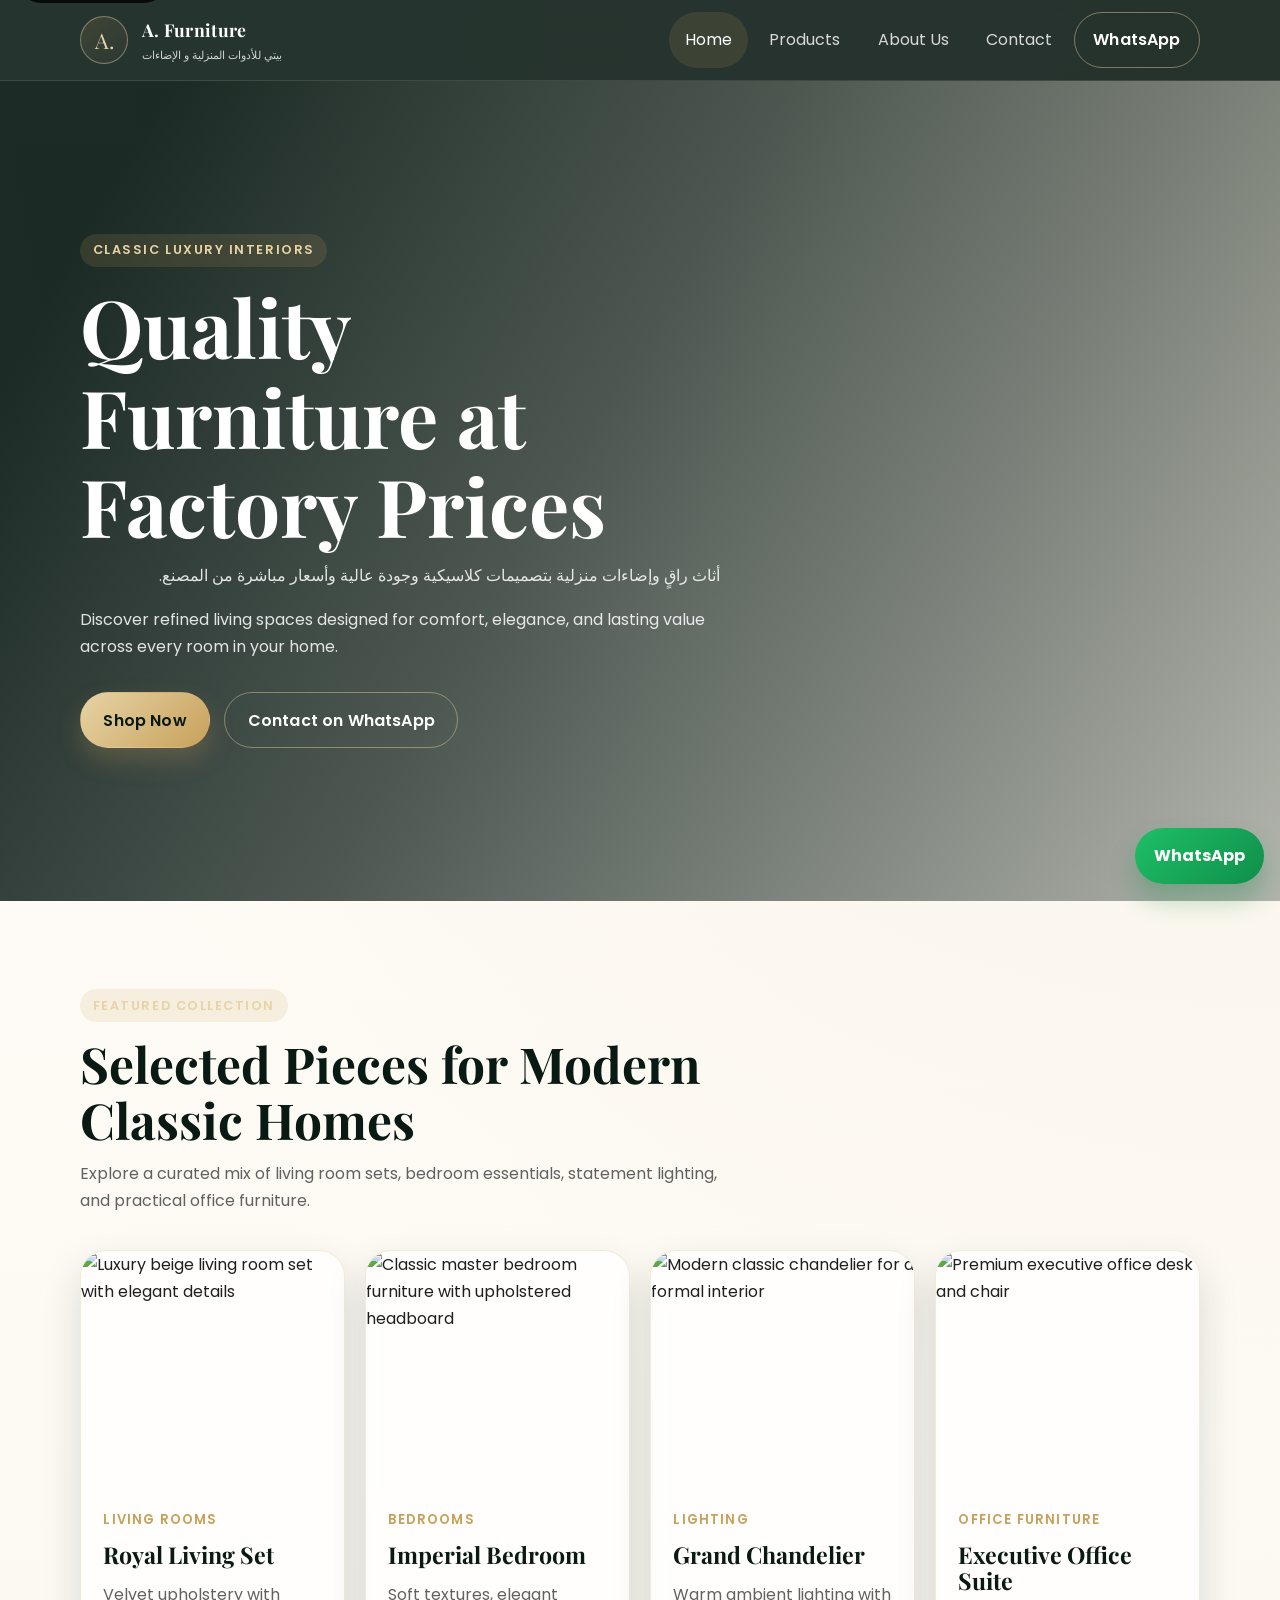
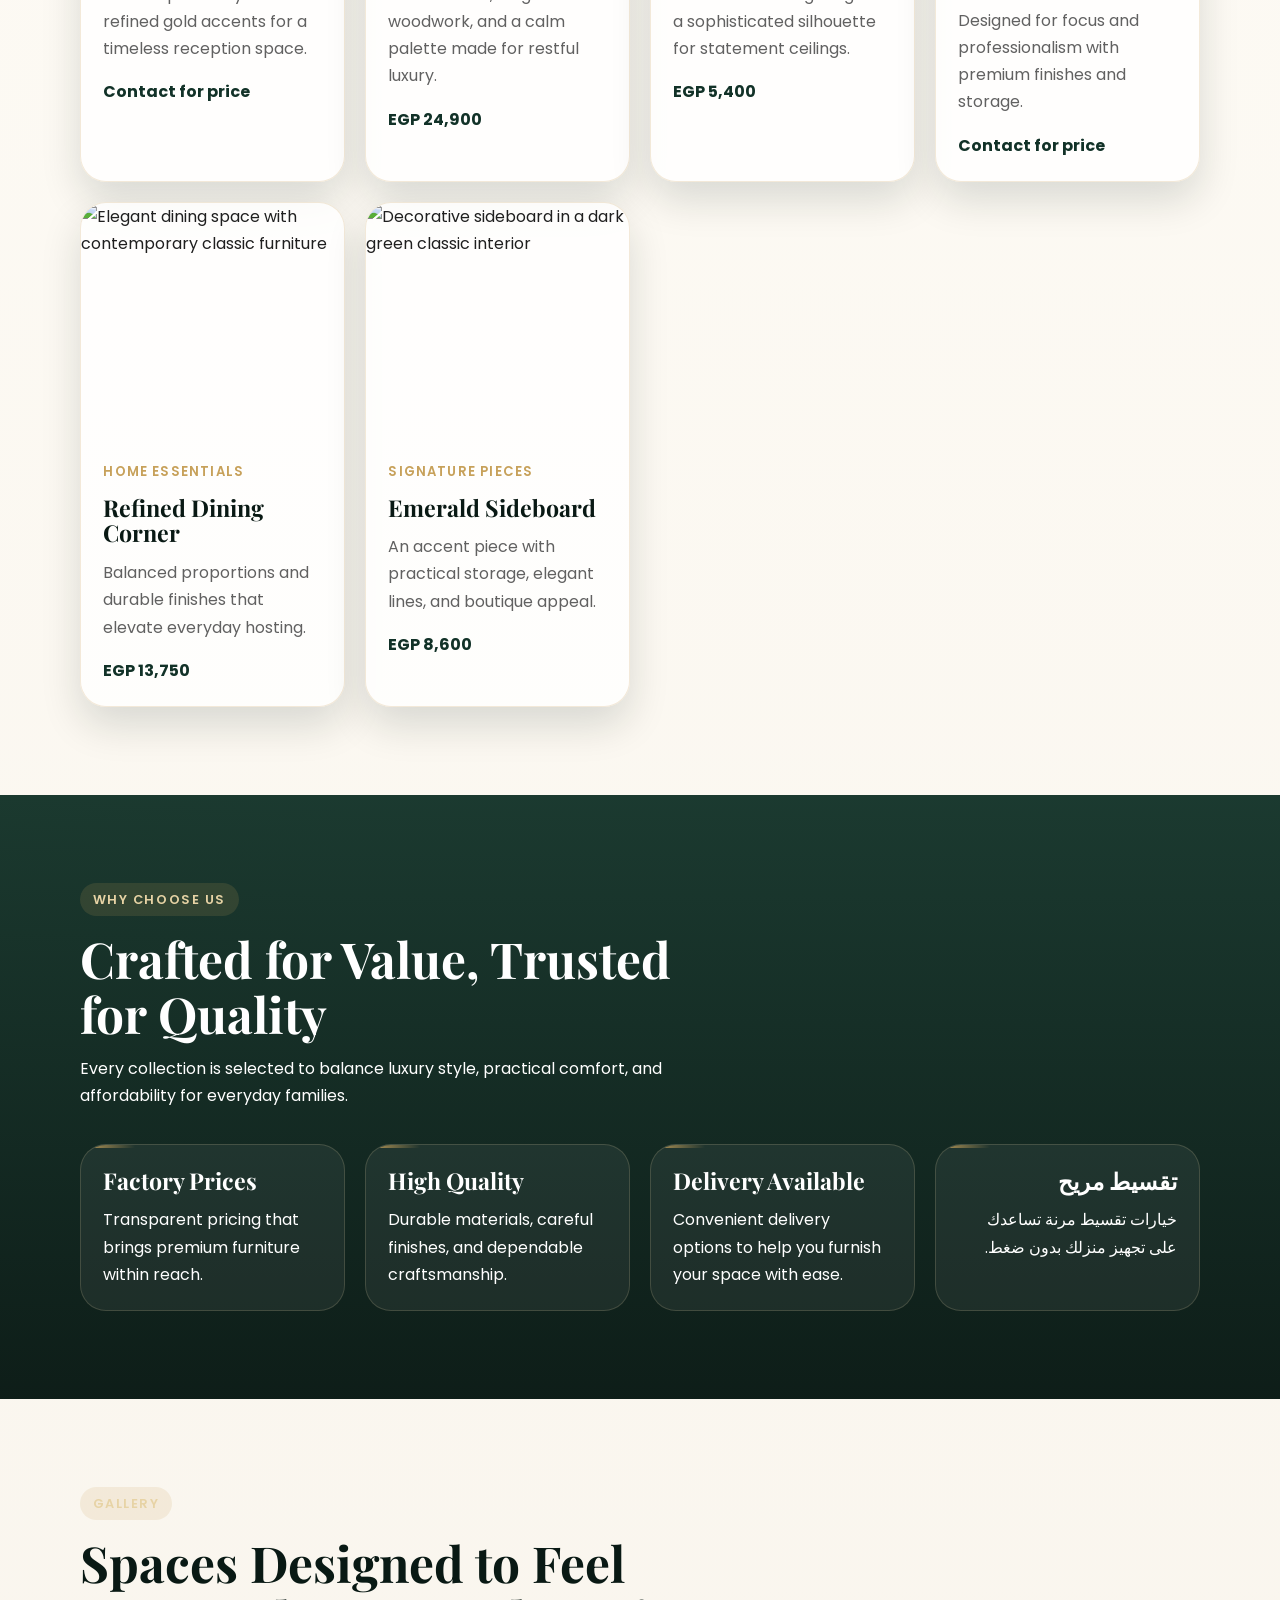
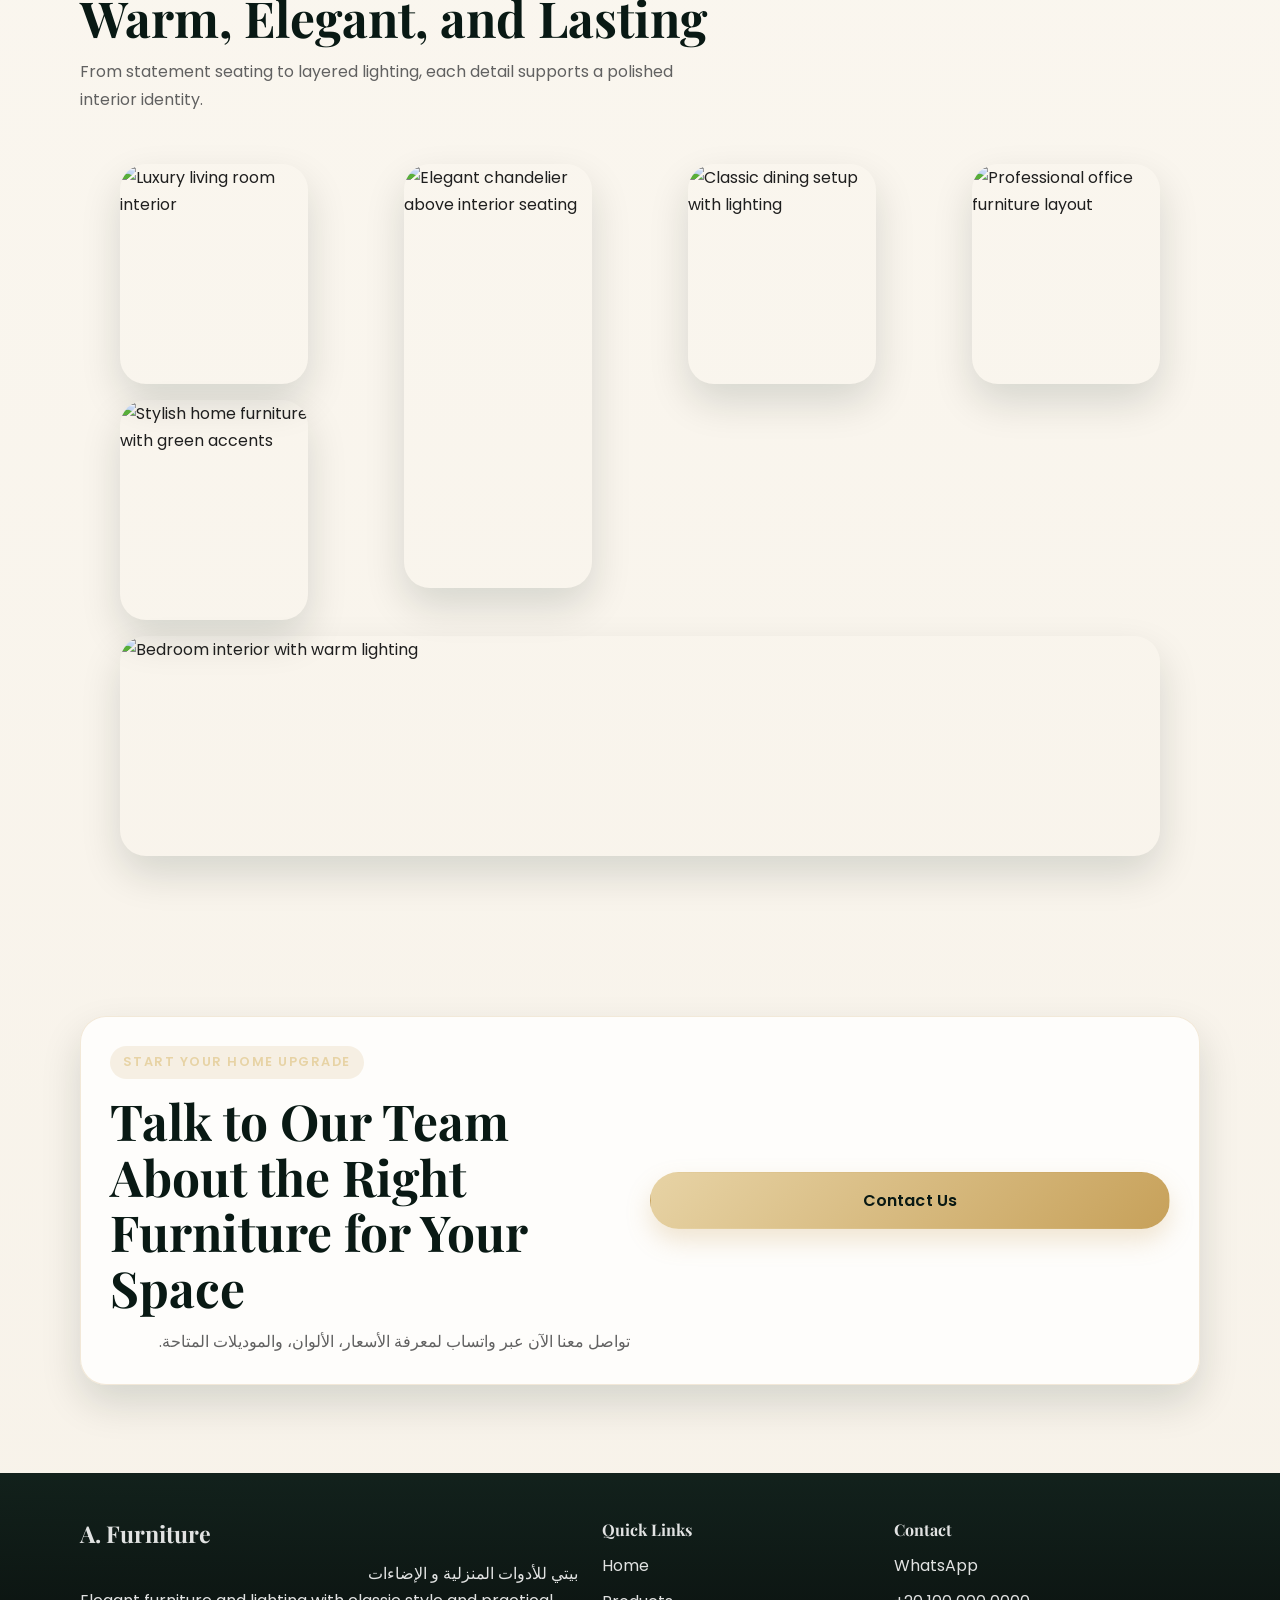
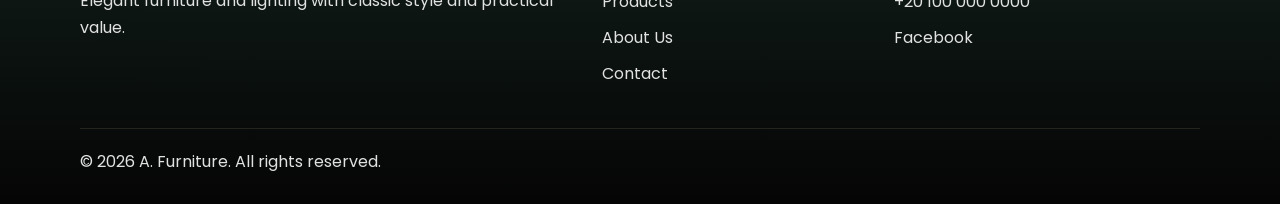
==== index.html @ 367ff732 "important" ====
<!DOCTYPE html>
<html lang="en">
<head>
  <meta charset="UTF-8">
  <meta name="viewport" content="width=device-width, initial-scale=1.0">
  <meta name="description" content="A. Furniture | بيتي للأدوات المنزلية و الإضاءات offers elegant furniture, lighting, and home essentials with quality craftsmanship at factory prices.">
  <meta name="keywords" content="A. Furniture, furniture brand, luxury furniture, lighting, home essentials, factory prices, بيتي للأدوات المنزلية و الإضاءات">
  <meta name="author" content="A. Furniture">
  <title>A. Furniture | Quality Furniture at Factory Prices</title>
  <link rel="preconnect" href="https://fonts.googleapis.com">
  <link rel="preconnect" href="https://fonts.gstatic.com" crossorigin>
  <link href="https://fonts.googleapis.com/css2?family=Playfair+Display:wght@500;600;700&family=Poppins:wght@300;400;500;600;700&display=swap" rel="stylesheet">
  <link rel="stylesheet" href="styles.css">
</head>
<body>
  <a class="skip-link" href="#main-content">Skip to content</a>

  <header class="site-header">
    <div class="container">
      <nav class="navbar" aria-label="Primary navigation">
        <a class="brand" href="index.html" aria-label="A. Furniture home">
          <span class="brand-mark">A.</span>
          <span class="brand-text">
            <strong>A. Furniture</strong>
            <small lang="ar" dir="rtl">بيتي للأدوات المنزلية و الإضاءات</small>
          </span>
        </a>

        <button class="nav-toggle" type="button" aria-expanded="false" aria-controls="nav-menu" aria-label="Toggle navigation">
          <span></span>
          <span></span>
          <span></span>
        </button>

        <div class="nav-menu" id="nav-menu">
          <a class="nav-link active" href="index.html" aria-current="page">Home</a>
          <a class="nav-link" href="products.html">Products</a>
          <a class="nav-link" href="about.html">About Us</a>
          <a class="nav-link" href="contact.html">Contact</a>
          <a class="button button-sm button-outline" href="https://wa.me/201000000000?text=Hello%20A.%20Furniture%2C%20I%20would%20like%20to%20know%20more%20about%20your%20products." target="_blank" rel="noopener noreferrer">WhatsApp</a>
        </div>
      </nav>
    </div>
  </header>

  <main id="main-content">
    <section class="hero-section">
      <div class="hero-background" aria-hidden="true"></div>
      <div class="hero-overlay" aria-hidden="true"></div>
      <div class="container hero-content">
        <div class="section-intro reveal">
          <span class="eyebrow">Classic Luxury Interiors</span>
          <h1>Quality Furniture at Factory Prices</h1>
          <p class="hero-subtitle" lang="ar" dir="rtl">أثاث راقٍ وإضاءات منزلية بتصميمات كلاسيكية وجودة عالية وأسعار مباشرة من المصنع.</p>
          <p class="hero-copy">Discover refined living spaces designed for comfort, elegance, and lasting value across every room in your home.</p>
          <div class="hero-actions">
            <a class="button button-primary" href="products.html">Shop Now</a>
            <a class="button button-secondary" href="https://wa.me/201000000000?text=Hello%20A.%20Furniture%2C%20I%20would%20like%20to%20contact%20you%20on%20WhatsApp." target="_blank" rel="noopener noreferrer">Contact on WhatsApp</a>
          </div>
        </div>
      </div>
    </section>

    <section class="section" id="featured-products">
      <div class="container">
        <div class="section-heading reveal">
          <span class="eyebrow">Featured Collection</span>
          <h2>Selected Pieces for Modern Classic Homes</h2>
          <p>Explore a curated mix of living room sets, bedroom essentials, statement lighting, and practical office furniture.</p>
        </div>

        <div class="product-grid">
          <article class="product-card reveal">
            <div class="product-media">
              <img src="https://images.unsplash.com/photo-1505693416388-ac5ce068fe85?auto=format&fit=crop&w=900&q=80" alt="Luxury beige living room set with elegant details">
            </div>
            <div class="product-content">
              <span class="product-category">Living Rooms</span>
              <h3>Royal Living Set</h3>
              <p>Velvet upholstery with refined gold accents for a timeless reception space.</p>
              <strong>Contact for price</strong>
            </div>
          </article>

          <article class="product-card reveal">
            <div class="product-media">
              <img src="https://images.unsplash.com/photo-1505693416388-ac5ce068fe85?auto=format&fit=crop&w=900&q=80&sat=-20" alt="Classic master bedroom furniture with upholstered headboard">
            </div>
            <div class="product-content">
              <span class="product-category">Bedrooms</span>
              <h3>Imperial Bedroom</h3>
              <p>Soft textures, elegant woodwork, and a calm palette made for restful luxury.</p>
              <strong>EGP 24,900</strong>
            </div>
          </article>

          <article class="product-card reveal">
            <div class="product-media">
              <img src="https://images.unsplash.com/photo-1513694203232-719a280e022f?auto=format&fit=crop&w=900&q=80" alt="Modern classic chandelier for a formal interior">
            </div>
            <div class="product-content">
              <span class="product-category">Lighting</span>
              <h3>Grand Chandelier</h3>
              <p>Warm ambient lighting with a sophisticated silhouette for statement ceilings.</p>
              <strong>EGP 5,400</strong>
            </div>
          </article>

          <article class="product-card reveal">
            <div class="product-media">
              <img src="https://images.unsplash.com/photo-1497366754035-f200968a6e72?auto=format&fit=crop&w=900&q=80" alt="Premium executive office desk and chair">
            </div>
            <div class="product-content">
              <span class="product-category">Office Furniture</span>
              <h3>Executive Office Suite</h3>
              <p>Designed for focus and professionalism with premium finishes and storage.</p>
              <strong>Contact for price</strong>
            </div>
          </article>

          <article class="product-card reveal">
            <div class="product-media">
              <img src="https://images.unsplash.com/photo-1484154218962-a197022b5858?auto=format&fit=crop&w=900&q=80" alt="Elegant dining space with contemporary classic furniture">
            </div>
            <div class="product-content">
              <span class="product-category">Home Essentials</span>
              <h3>Refined Dining Corner</h3>
              <p>Balanced proportions and durable finishes that elevate everyday hosting.</p>
              <strong>EGP 13,750</strong>
            </div>
          </article>

          <article class="product-card reveal">
            <div class="product-media">
              <img src="https://images.unsplash.com/photo-1524758631624-e2822e304c36?auto=format&fit=crop&w=900&q=80" alt="Decorative sideboard in a dark green classic interior">
            </div>
            <div class="product-content">
              <span class="product-category">Signature Pieces</span>
              <h3>Emerald Sideboard</h3>
              <p>An accent piece with practical storage, elegant lines, and boutique appeal.</p>
              <strong>EGP 8,600</strong>
            </div>
          </article>
        </div>
      </div>
    </section>

    <section class="section section-alt">
      <div class="container">
        <div class="section-heading reveal">
          <span class="eyebrow">Why Choose Us</span>
          <h2>Crafted for Value, Trusted for Quality</h2>
          <p>Every collection is selected to balance luxury style, practical comfort, and affordability for everyday families.</p>
        </div>

        <div class="feature-grid">
          <article class="feature-card reveal">
            <h3>Factory Prices</h3>
            <p>Transparent pricing that brings premium furniture within reach.</p>
          </article>
          <article class="feature-card reveal">
            <h3>High Quality</h3>
            <p>Durable materials, careful finishes, and dependable craftsmanship.</p>
          </article>
          <article class="feature-card reveal">
            <h3>Delivery Available</h3>
            <p>Convenient delivery options to help you furnish your space with ease.</p>
          </article>
          <article class="feature-card reveal">
            <h3 lang="ar" dir="rtl">تقسيط مريح</h3>
            <p lang="ar" dir="rtl">خيارات تقسيط مرنة تساعدك على تجهيز منزلك بدون ضغط.</p>
          </article>
        </div>
      </div>
    </section>

    <section class="section">
      <div class="container">
        <div class="section-heading reveal">
          <span class="eyebrow">Gallery</span>
          <h2>Spaces Designed to Feel Warm, Elegant, and Lasting</h2>
          <p>From statement seating to layered lighting, each detail supports a polished interior identity.</p>
        </div>

        <div class="gallery-grid">
          <figure class="gallery-card reveal">
            <img src="https://images.unsplash.com/photo-1505693416388-ac5ce068fe85?auto=format&fit=crop&w=800&q=80" alt="Luxury living room interior">
          </figure>
          <figure class="gallery-card reveal gallery-tall">
            <img src="https://images.unsplash.com/photo-1513694203232-719a280e022f?auto=format&fit=crop&w=800&q=80" alt="Elegant chandelier above interior seating">
          </figure>
          <figure class="gallery-card reveal">
            <img src="https://images.unsplash.com/photo-1484154218962-a197022b5858?auto=format&fit=crop&w=800&q=80" alt="Classic dining setup with lighting">
          </figure>
          <figure class="gallery-card reveal">
            <img src="https://images.unsplash.com/photo-1497366754035-f200968a6e72?auto=format&fit=crop&w=800&q=80" alt="Professional office furniture layout">
          </figure>
          <figure class="gallery-card reveal">
            <img src="https://images.unsplash.com/photo-1524758631624-e2822e304c36?auto=format&fit=crop&w=800&q=80" alt="Stylish home furniture with green accents">
          </figure>
          <figure class="gallery-card reveal gallery-wide">
            <img src="https://images.unsplash.com/photo-1505693416388-a4ab4f6b5f56?auto=format&fit=crop&w=1200&q=80" alt="Bedroom interior with warm lighting">
          </figure>
        </div>
      </div>
    </section>

    <section class="section cta-section">
      <div class="container cta-box reveal">
        <div>
          <span class="eyebrow">Start Your Home Upgrade</span>
          <h2>Talk to Our Team About the Right Furniture for Your Space</h2>
          <p lang="ar" dir="rtl">تواصل معنا الآن عبر واتساب لمعرفة الأسعار، الألوان، والموديلات المتاحة.</p>
        </div>
        <a class="button button-primary" href="contact.html">Contact Us</a>
      </div>
    </section>
  </main>

  <footer class="site-footer">
    <div class="container footer-content">
      <div>
        <h3>A. Furniture</h3>
        <p lang="ar" dir="rtl">بيتي للأدوات المنزلية و الإضاءات</p>
        <p>Elegant furniture and lighting with classic style and practical value.</p>
      </div>
      <div>
        <h4>Quick Links</h4>
        <a href="index.html">Home</a>
        <a href="products.html">Products</a>
        <a href="about.html">About Us</a>
        <a href="contact.html">Contact</a>
      </div>
      <div>
        <h4>Contact</h4>
        <a href="https://wa.me/201000000000" target="_blank" rel="noopener noreferrer">WhatsApp</a>
        <a href="tel:+201000000000">+20 100 000 0000</a>
        <a href="https://www.facebook.com/" target="_blank" rel="noopener noreferrer">Facebook</a>
      </div>
    </div>
    <div class="container footer-bottom">
      <p>&copy; 2026 A. Furniture. All rights reserved.</p>
    </div>
  </footer>

  <a class="floating-whatsapp" href="https://wa.me/201000644355?text=Hello%20A.%20Furniture%2C%20I%20want%20to%20ask%20about%20your%20products." target="_blank" rel="noopener noreferrer" aria-label="Chat on WhatsApp">
    <span>WhatsApp</span>
  </a>

  <script type="application/ld+json">
    {
      "@context": "https://schema.org",
      "@type": "FurnitureStore",
      "name": "A. Furniture",
      "alternateName": "بيتي للأدوات المنزلية و الإضاءات",
      "description": "Luxury-inspired furniture, lighting, and home essentials at factory prices.",
      "telephone": "+20 100 000 0000",
      "url": "index.html"
    }
  </script>
  <script src="script.js"></script>
</body>
</html>
---- styles.css ----
:root {
  --color-forest: #123228;
  --color-forest-deep: #091914;
  --color-gold: #c7a15a;
  --color-gold-soft: #e7d3a5;
  --color-black: #090909;
  --color-white: #ffffff;
  --color-cream: #f7f2e9;
  --color-text: #1f1f1f;
  --color-muted: #616161;
  --color-border: rgba(199, 161, 90, 0.22);
  --shadow-soft: 0 20px 60px rgba(9, 9, 9, 0.12);
  --shadow-card: 0 18px 40px rgba(9, 25, 20, 0.14);
  --radius-lg: 26px;
  --radius-md: 18px;
  --radius-sm: 12px;
  --container: min(1120px, calc(100% - 2rem));
  --transition: 280ms ease;
}

*,
*::before,
*::after {
  box-sizing: border-box;
}

html {
  scroll-behavior: smooth;
}

body {
  margin: 0;
  font-family: "Poppins", sans-serif;
  color: var(--color-text);
  background:
    radial-gradient(circle at top right, rgba(199, 161, 90, 0.12), transparent 28%),
    linear-gradient(180deg, #fffdf8 0%, #f7f2e9 100%);
  line-height: 1.7;
}

img {
  display: block;
  max-width: 100%;
}

a {
  color: inherit;
  text-decoration: none;
}

button,
input,
textarea {
  font: inherit;
}

.skip-link {
  position: absolute;
  top: -3rem;
  left: 1rem;
  z-index: 1000;
  padding: 0.75rem 1rem;
  background: var(--color-black);
  color: var(--color-white);
  border-radius: 999px;
}

.skip-link:focus {
  top: 1rem;
}

.container {
  width: var(--container);
  margin-inline: auto;
}

.site-header {
  position: sticky;
  top: 0;
  z-index: 999;
  backdrop-filter: blur(18px);
  background: rgba(9, 25, 20, 0.88);
  border-bottom: 1px solid rgba(231, 211, 165, 0.14);
}

.navbar {
  position: relative;
  display: flex;
  align-items: center;
  justify-content: space-between;
  min-height: 80px;
  gap: 1rem;
}

.brand {
  display: inline-flex;
  align-items: center;
  gap: 0.85rem;
  color: var(--color-white);
}

.brand-mark {
  display: grid;
  place-items: center;
  width: 3rem;
  height: 3rem;
  border: 1px solid rgba(231, 211, 165, 0.45);
  border-radius: 50%;
  font-family: "Playfair Display", serif;
  font-size: 1.35rem;
  color: var(--color-gold-soft);
  background: linear-gradient(145deg, rgba(199, 161, 90, 0.16), rgba(255, 255, 255, 0.02));
}

.brand-text {
  display: flex;
  flex-direction: column;
  gap: 0.1rem;
}

.brand-text strong {
  font-family: "Playfair Display", serif;
  font-size: 1.1rem;
  letter-spacing: 0.02em;
}

.brand-text small {
  font-size: 0.7rem;
  color: rgba(255, 255, 255, 0.78);
}

.nav-toggle {
  display: inline-flex;
  flex-direction: column;
  justify-content: center;
  gap: 0.3rem;
  width: 3rem;
  height: 3rem;
  border: 1px solid rgba(231, 211, 165, 0.25);
  border-radius: 50%;
  background: transparent;
  color: var(--color-white);
  cursor: pointer;
}

.nav-toggle span {
  width: 1.2rem;
  height: 2px;
  margin-inline: auto;
  background: var(--color-white);
  transition: transform var(--transition), opacity var(--transition);
}

.nav-menu {
  position: absolute;
  inset: calc(100% + 0.8rem) 0 auto;
  display: grid;
  gap: 0.35rem;
  padding: 1rem;
  border-radius: var(--radius-md);
  background: rgba(7, 16, 13, 0.97);
  border: 1px solid rgba(231, 211, 165, 0.18);
  box-shadow: var(--shadow-soft);
  opacity: 0;
  visibility: hidden;
  transform: translateY(-10px);
  transition: opacity var(--transition), transform var(--transition), visibility var(--transition);
}

.nav-menu.is-open {
  opacity: 1;
  visibility: visible;
  transform: translateY(0);
}

.nav-link {
  padding: 0.9rem 1rem;
  color: rgba(255, 255, 255, 0.82);
  border-radius: 999px;
  transition: color var(--transition), background-color var(--transition);
}

.nav-link:hover,
.nav-link.active {
  color: var(--color-white);
  background: rgba(199, 161, 90, 0.14);
}

.button {
  display: inline-flex;
  align-items: center;
  justify-content: center;
  gap: 0.5rem;
  min-height: 3.2rem;
  padding: 0.85rem 1.4rem;
  border-radius: 999px;
  border: 1px solid transparent;
  font-weight: 600;
  letter-spacing: 0.01em;
  transition: transform var(--transition), box-shadow var(--transition), background-color var(--transition), color var(--transition), border-color var(--transition);
}

.button:hover {
  transform: translateY(-2px);
}

.button-sm {
  min-height: 2.8rem;
  padding-inline: 1.15rem;
}

.button-primary {
  color: var(--color-forest-deep);
  background: linear-gradient(135deg, var(--color-gold-soft), var(--color-gold));
  box-shadow: 0 12px 24px rgba(199, 161, 90, 0.25);
}

.button-secondary,
.button-outline {
  color: var(--color-white);
  background: transparent;
  border-color: rgba(231, 211, 165, 0.45);
}

.button-secondary:hover,
.button-outline:hover {
  background: rgba(231, 211, 165, 0.08);
  box-shadow: 0 10px 20px rgba(9, 9, 9, 0.15);
}

.hero-section,
.page-hero {
  position: relative;
  overflow: hidden;
}

.hero-section {
  min-height: calc(100vh - 80px);
  display: grid;
  align-items: center;
}

.hero-background,
.page-hero::before {
  position: absolute;
  inset: 0;
  background-position: center;
  background-size: cover;
}

.hero-background {
  background-image: url("https://images.unsplash.com/photo-1505693416388-a4ab4f6b5f56?auto=format&fit=crop&w=1600&q=80");
  transform: scale(1.06);
}

.hero-overlay,
.page-hero::after {
  position: absolute;
  inset: 0;
  background:
    linear-gradient(120deg, rgba(9, 25, 20, 0.92) 10%, rgba(9, 25, 20, 0.72) 45%, rgba(9, 25, 20, 0.3) 100%);
}

.hero-content,
.page-hero .container {
  position: relative;
  z-index: 1;
  padding-block: 4.5rem;
}

.section-intro,
.section-heading {
  max-width: 40rem;
}

.eyebrow {
  display: inline-block;
  margin-bottom: 0.9rem;
  padding: 0.35rem 0.8rem;
  border-radius: 999px;
  background: rgba(199, 161, 90, 0.15);
  color: var(--color-gold-soft);
  font-size: 0.8rem;
  font-weight: 600;
  letter-spacing: 0.12em;
  text-transform: uppercase;
}

h1,
h2,
h3,
h4 {
  margin: 0 0 0.8rem;
  font-family: "Playfair Display", serif;
  line-height: 1.12;
}

h1 {
  font-size: clamp(2.5rem, 7vw, 5rem);
  color: var(--color-white);
}

h2 {
  font-size: clamp(2rem, 5vw, 3.1rem);
  color: var(--color-forest-deep);
}

h3 {
  font-size: 1.45rem;
  color: var(--color-forest-deep);
}

p {
  margin: 0;
  color: var(--color-muted);
}

.hero-subtitle,
.hero-copy {
  max-width: 42rem;
  color: rgba(255, 255, 255, 0.86);
}

.hero-copy {
  margin-top: 1rem;
}

.hero-actions {
  display: flex;
  flex-wrap: wrap;
  gap: 0.9rem;
  margin-top: 2rem;
}

.section {
  padding-block: 4.5rem;
}

.section-alt {
  background:
    linear-gradient(180deg, rgba(18, 50, 40, 0.96), rgba(9, 25, 20, 0.98)),
    radial-gradient(circle at top left, rgba(199, 161, 90, 0.16), transparent 24%);
  color: var(--color-white);
}

.section-alt h2,
.section-alt h3,
.section-alt p {
  color: var(--color-white);
}

.section-heading {
  margin-bottom: 2.2rem;
}

.product-grid,
.feature-grid,
.stats-grid {
  display: grid;
  gap: 1.25rem;
}

.product-grid {
  grid-template-columns: repeat(auto-fit, minmax(245px, 1fr));
}

.product-grid-large {
  grid-template-columns: repeat(auto-fit, minmax(260px, 1fr));
}

.product-card,
.feature-card,
.split-card,
.contact-form-card,
.contact-panel,
.stat-card,
.cta-box {
  border: 1px solid var(--color-border);
  border-radius: var(--radius-lg);
  background: rgba(255, 255, 255, 0.8);
  box-shadow: var(--shadow-card);
}

.section-alt .feature-card,
.section-alt .cta-box {
  background: rgba(255, 255, 255, 0.06);
  border-color: rgba(231, 211, 165, 0.18);
  box-shadow: none;
}

.product-card {
  overflow: hidden;
  transition: transform var(--transition), box-shadow var(--transition), border-color var(--transition);
}

.product-card:hover,
.gallery-card:hover {
  transform: translateY(-8px);
  box-shadow: 0 22px 42px rgba(9, 25, 20, 0.18);
}

.product-card:hover {
  border-color: rgba(199, 161, 90, 0.45);
}

.product-media {
  overflow: hidden;
  aspect-ratio: 1 / 0.88;
}

.product-media img,
.gallery-card img {
  width: 100%;
  height: 100%;
  object-fit: cover;
  transition: transform 450ms ease;
}

.product-card:hover .product-media img,
.gallery-card:hover img {
  transform: scale(1.06);
}

.product-content,
.feature-card,
.split-card,
.contact-form-card,
.contact-panel,
.stat-card {
  padding: 1.4rem;
}

.product-category {
  display: inline-block;
  margin-bottom: 0.7rem;
  color: var(--color-gold);
  font-size: 0.82rem;
  font-weight: 600;
  text-transform: uppercase;
  letter-spacing: 0.09em;
}

.product-content strong {
  display: inline-block;
  margin-top: 1rem;
  color: var(--color-forest);
  font-weight: 700;
}

.feature-grid {
  grid-template-columns: repeat(auto-fit, minmax(220px, 1fr));
}

.feature-card {
  position: relative;
  overflow: hidden;
}

.feature-card::before {
  content: "";
  position: absolute;
  inset: 0 auto auto 0;
  width: 54px;
  height: 3px;
  background: linear-gradient(90deg, var(--color-gold), transparent);
}

.gallery-grid {
  display: grid;
  grid-template-columns: repeat(2, 1fr);
  gap: 1rem;
}

.gallery-card {
  overflow: hidden;
  min-height: 220px;
  border-radius: var(--radius-lg);
  box-shadow: var(--shadow-card);
  transition: transform var(--transition), box-shadow var(--transition);
}

.gallery-tall {
  grid-row: span 2;
}

.gallery-wide {
  grid-column: 1 / -1;
}

.cta-section {
  padding-top: 0;
}

.cta-box {
  display: grid;
  gap: 1.2rem;
  align-items: center;
  padding: 1.8rem;
}

.page-hero {
  padding-block: 6rem 4rem;
  color: var(--color-white);
}

.page-hero::before {
  content: "";
}

.page-hero::after {
  content: "";
}

.page-hero-products::before {
  background-image: url("https://images.unsplash.com/photo-1484154218962-a197022b5858?auto=format&fit=crop&w=1600&q=80");
}

.page-hero-about::before {
  background-image: url("https://images.unsplash.com/photo-1524758631624-e2822e304c36?auto=format&fit=crop&w=1600&q=80");
}

.page-hero-contact::before {
  background-image: url("https://images.unsplash.com/photo-1497366754035-f200968a6e72?auto=format&fit=crop&w=1600&q=80");
}

.page-hero p {
  max-width: 42rem;
  color: rgba(255, 255, 255, 0.84);
}

.filter-bar {
  display: flex;
  flex-wrap: wrap;
  gap: 0.75rem;
  margin-bottom: 2rem;
}

.filter-button {
  min-height: 2.9rem;
  padding: 0.8rem 1.2rem;
  border: 1px solid rgba(18, 50, 40, 0.12);
  border-radius: 999px;
  background: rgba(255, 255, 255, 0.9);
  color: var(--color-forest);
  cursor: pointer;
  transition: transform var(--transition), background-color var(--transition), color var(--transition), border-color var(--transition);
}

.filter-button:hover,
.filter-button.is-active {
  color: var(--color-white);
  background: var(--color-forest);
  border-color: var(--color-forest);
  transform: translateY(-2px);
}

.filter-item.is-hidden {
  display: none;
}

.split-layout,
.contact-layout {
  display: grid;
  gap: 1.4rem;
}

.split-card {
  background:
    linear-gradient(180deg, rgba(18, 50, 40, 0.95), rgba(9, 25, 20, 0.98)),
    radial-gradient(circle at top right, rgba(199, 161, 90, 0.16), transparent 25%);
}

.split-card h3,
.split-card p {
  color: var(--color-white);
}

.stats-grid {
  grid-template-columns: repeat(auto-fit, minmax(220px, 1fr));
}

.stat-card strong {
  display: block;
  margin-bottom: 0.65rem;
  font-family: "Playfair Display", serif;
  font-size: 1.4rem;
  color: var(--color-forest);
}

.contact-list {
  display: grid;
  gap: 0.85rem;
  margin-top: 1.6rem;
}

.contact-item {
  display: grid;
  gap: 0.2rem;
  padding: 1rem 1.15rem;
  border-radius: var(--radius-md);
  background: rgba(18, 50, 40, 0.05);
  transition: transform var(--transition), background-color var(--transition);
}

.contact-item:hover {
  transform: translateY(-3px);
  background: rgba(199, 161, 90, 0.12);
}

.contact-item strong {
  color: var(--color-forest);
}

.contact-form {
  display: grid;
  gap: 0.8rem;
}

.contact-form label {
  color: var(--color-forest);
  font-weight: 600;
}

.contact-form input,
.contact-form textarea {
  width: 100%;
  padding: 0.9rem 1rem;
  border: 1px solid rgba(18, 50, 40, 0.14);
  border-radius: 14px;
  background: rgba(255, 255, 255, 0.9);
  color: var(--color-text);
  outline: none;
  transition: border-color var(--transition), box-shadow var(--transition);
}

.contact-form input:focus,
.contact-form textarea:focus {
  border-color: var(--color-gold);
  box-shadow: 0 0 0 4px rgba(199, 161, 90, 0.14);
}

.form-note,
.form-status {
  font-size: 0.92rem;
}

.form-status {
  color: var(--color-forest);
  min-height: 1.2rem;
}

.site-footer {
  padding-top: 3rem;
  color: rgba(255, 255, 255, 0.86);
  background:
    linear-gradient(180deg, rgba(9, 25, 20, 0.96), rgba(0, 0, 0, 0.98)),
    radial-gradient(circle at top left, rgba(199, 161, 90, 0.18), transparent 22%);
}

.footer-content {
  display: grid;
  gap: 1.5rem;
  padding-bottom: 2rem;
}

.site-footer h3,
.site-footer h4,
.site-footer p,
.site-footer a {
  color: rgba(255, 255, 255, 0.88);
}

.site-footer h4 {
  margin-bottom: 0.8rem;
}

.site-footer a {
  display: block;
  margin-bottom: 0.55rem;
  transition: color var(--transition);
}

.site-footer a:hover {
  color: var(--color-gold-soft);
}

.footer-bottom {
  padding-block: 1.2rem 1.8rem;
  border-top: 1px solid rgba(231, 211, 165, 0.12);
}

.floating-whatsapp {
  position: fixed;
  right: 1rem;
  bottom: 1rem;
  z-index: 990;
  display: inline-flex;
  align-items: center;
  justify-content: center;
  min-height: 3.5rem;
  padding-inline: 1.2rem;
  border-radius: 999px;
  background: linear-gradient(135deg, #1fbf67, #0f8f4a);
  color: var(--color-white);
  font-weight: 700;
  box-shadow: 0 16px 26px rgba(15, 143, 74, 0.3);
  transition: transform var(--transition), box-shadow var(--transition);
}

.floating-whatsapp:hover {
  transform: translateY(-3px);
  box-shadow: 0 22px 30px rgba(15, 143, 74, 0.36);
}

.reveal {
  opacity: 0;
  transform: translateY(26px);
  transition: opacity 700ms ease, transform 700ms ease;
}

.reveal.is-visible {
  opacity: 1;
  transform: translateY(0);
}

@media (min-width: 720px) {
  .gallery-grid {
    grid-template-columns: repeat(4, 1fr);
    grid-auto-rows: 220px;
  }

  .cta-box,
  .split-layout,
  .contact-layout,
  .footer-content {
    grid-template-columns: repeat(2, minmax(0, 1fr));
  }
}

@media (min-width: 900px) {
  .nav-toggle {
    display: none;
  }

  .nav-menu {
    position: static;
    display: flex;
    align-items: center;
    gap: 0.35rem;
    padding: 0;
    background: transparent;
    border: 0;
    box-shadow: none;
    opacity: 1;
    visibility: visible;
    transform: none;
  }

  .nav-link {
    padding-inline: 1rem;
  }

  .hero-content {
    padding-block: 7rem;
  }

  .section {
    padding-block: 5.5rem;
  }

  .contact-layout {
    grid-template-columns: 0.95fr 1.05fr;
  }

  .footer-content {
    grid-template-columns: 1.3fr 0.7fr 0.8fr;
  }
}

@media (max-width: 719px) {
  .gallery-tall,
  .gallery-wide {
    grid-row: auto;
    grid-column: auto;
  }
}

@media (prefers-reduced-motion: reduce) {
  html {
    scroll-behavior: auto;
  }

  *,
  *::before,
  *::after {
    animation-duration: 0.01ms !important;
    animation-iteration-count: 1 !important;
    transition-duration: 0.01ms !important;
    scroll-behavior: auto !important;
  }

  .reveal {
    opacity: 1;
    transform: none;
  }
}
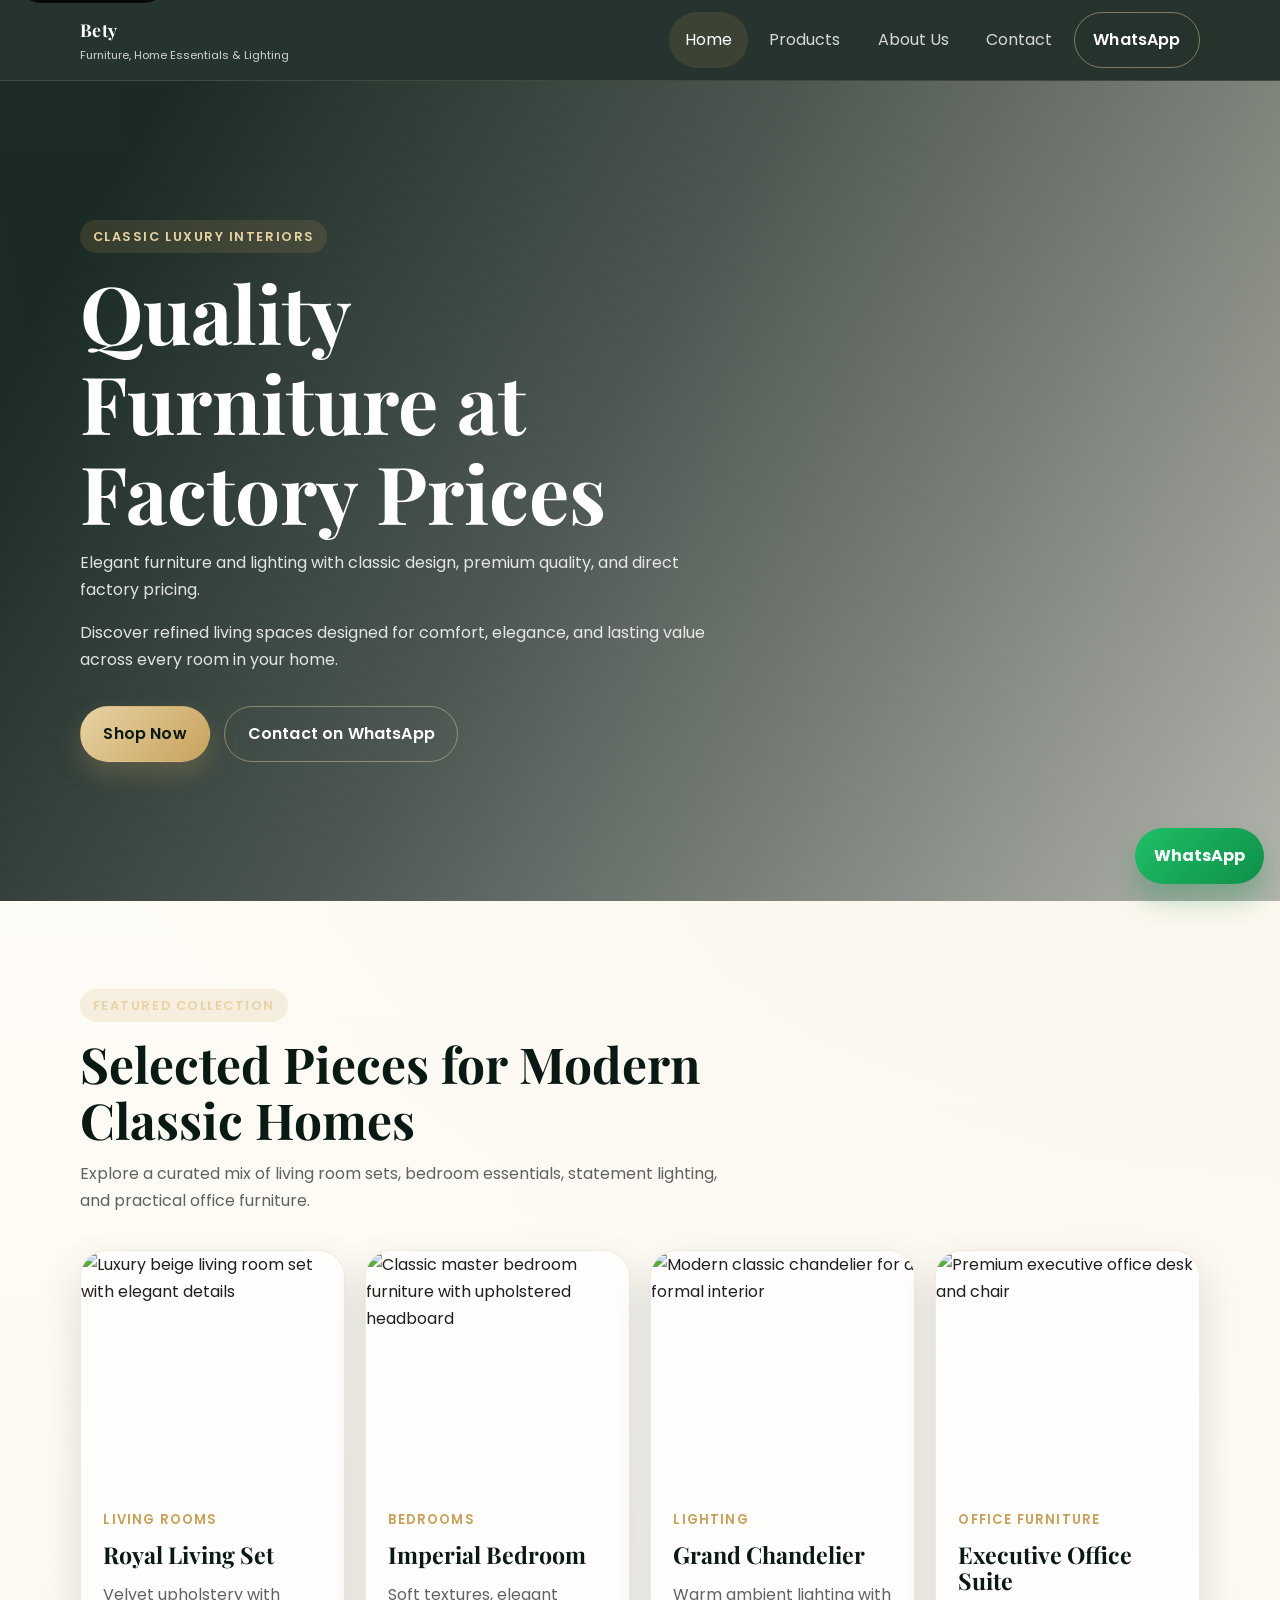
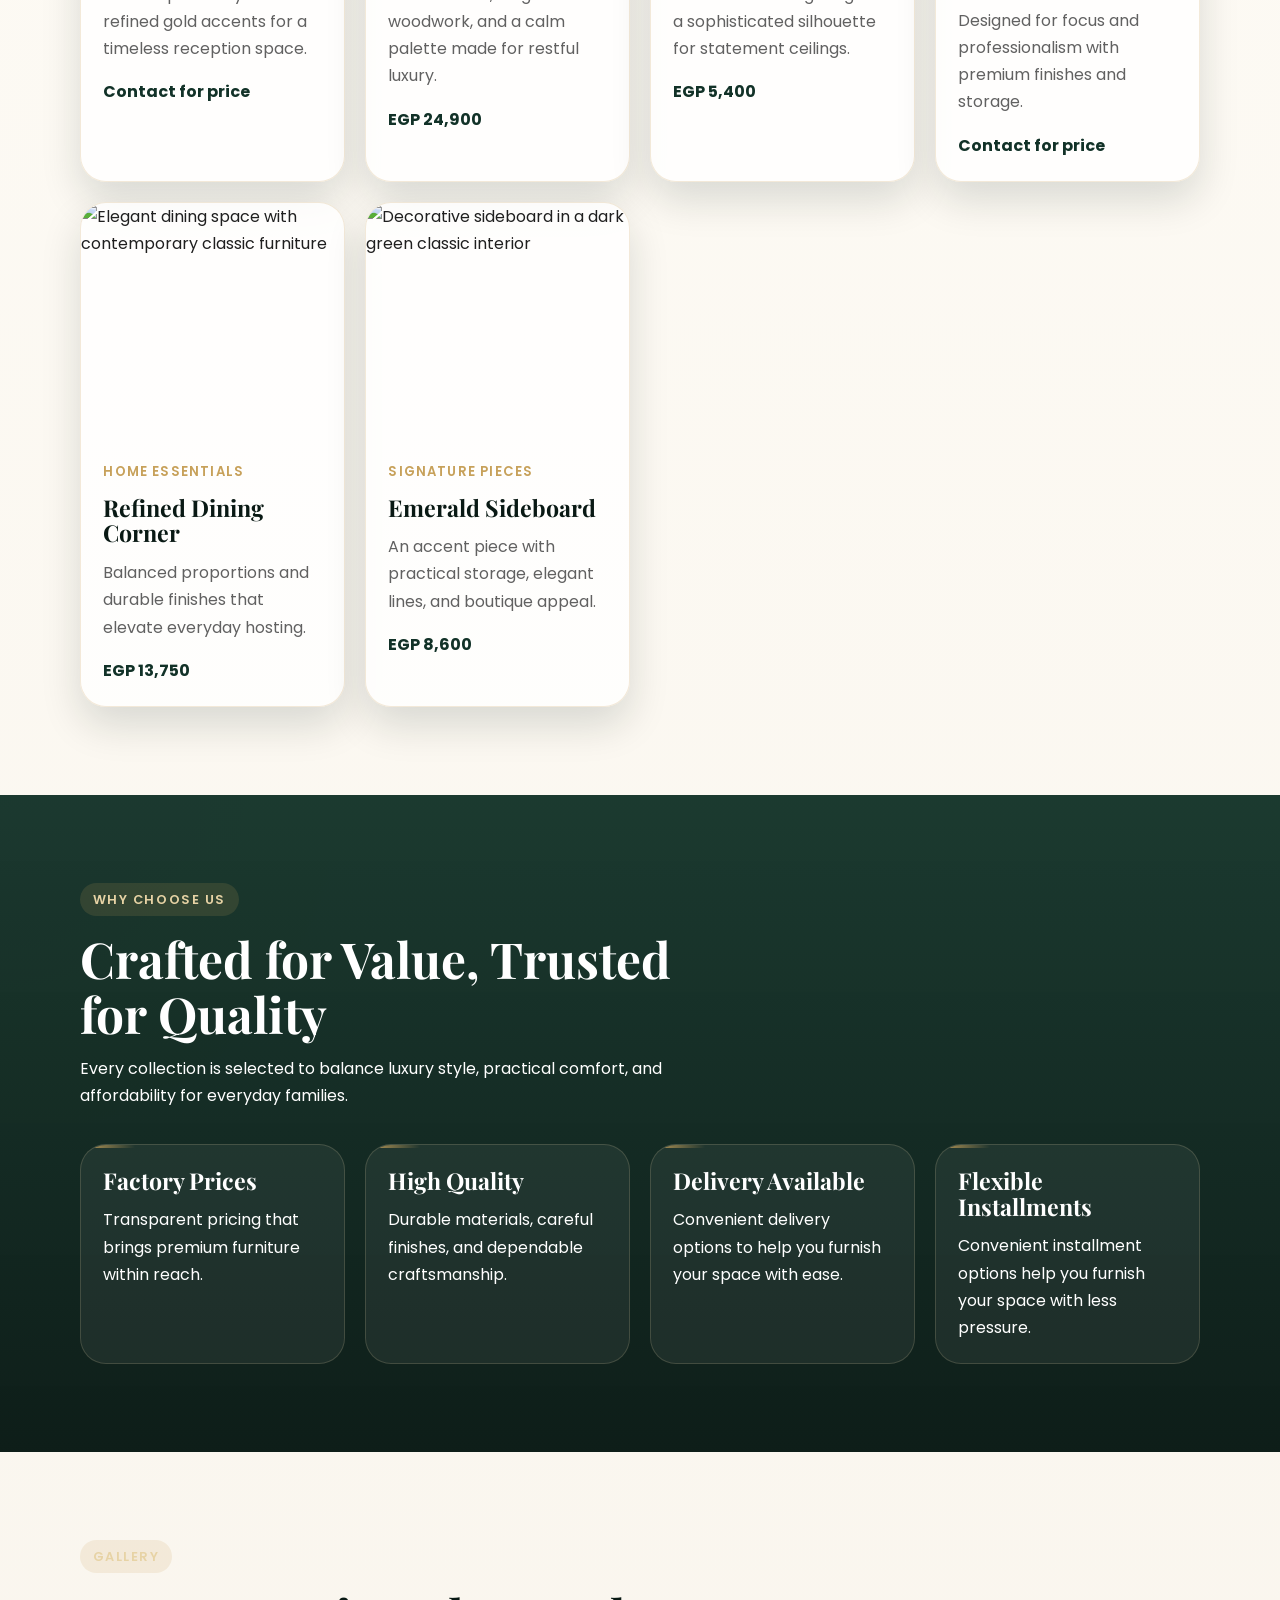
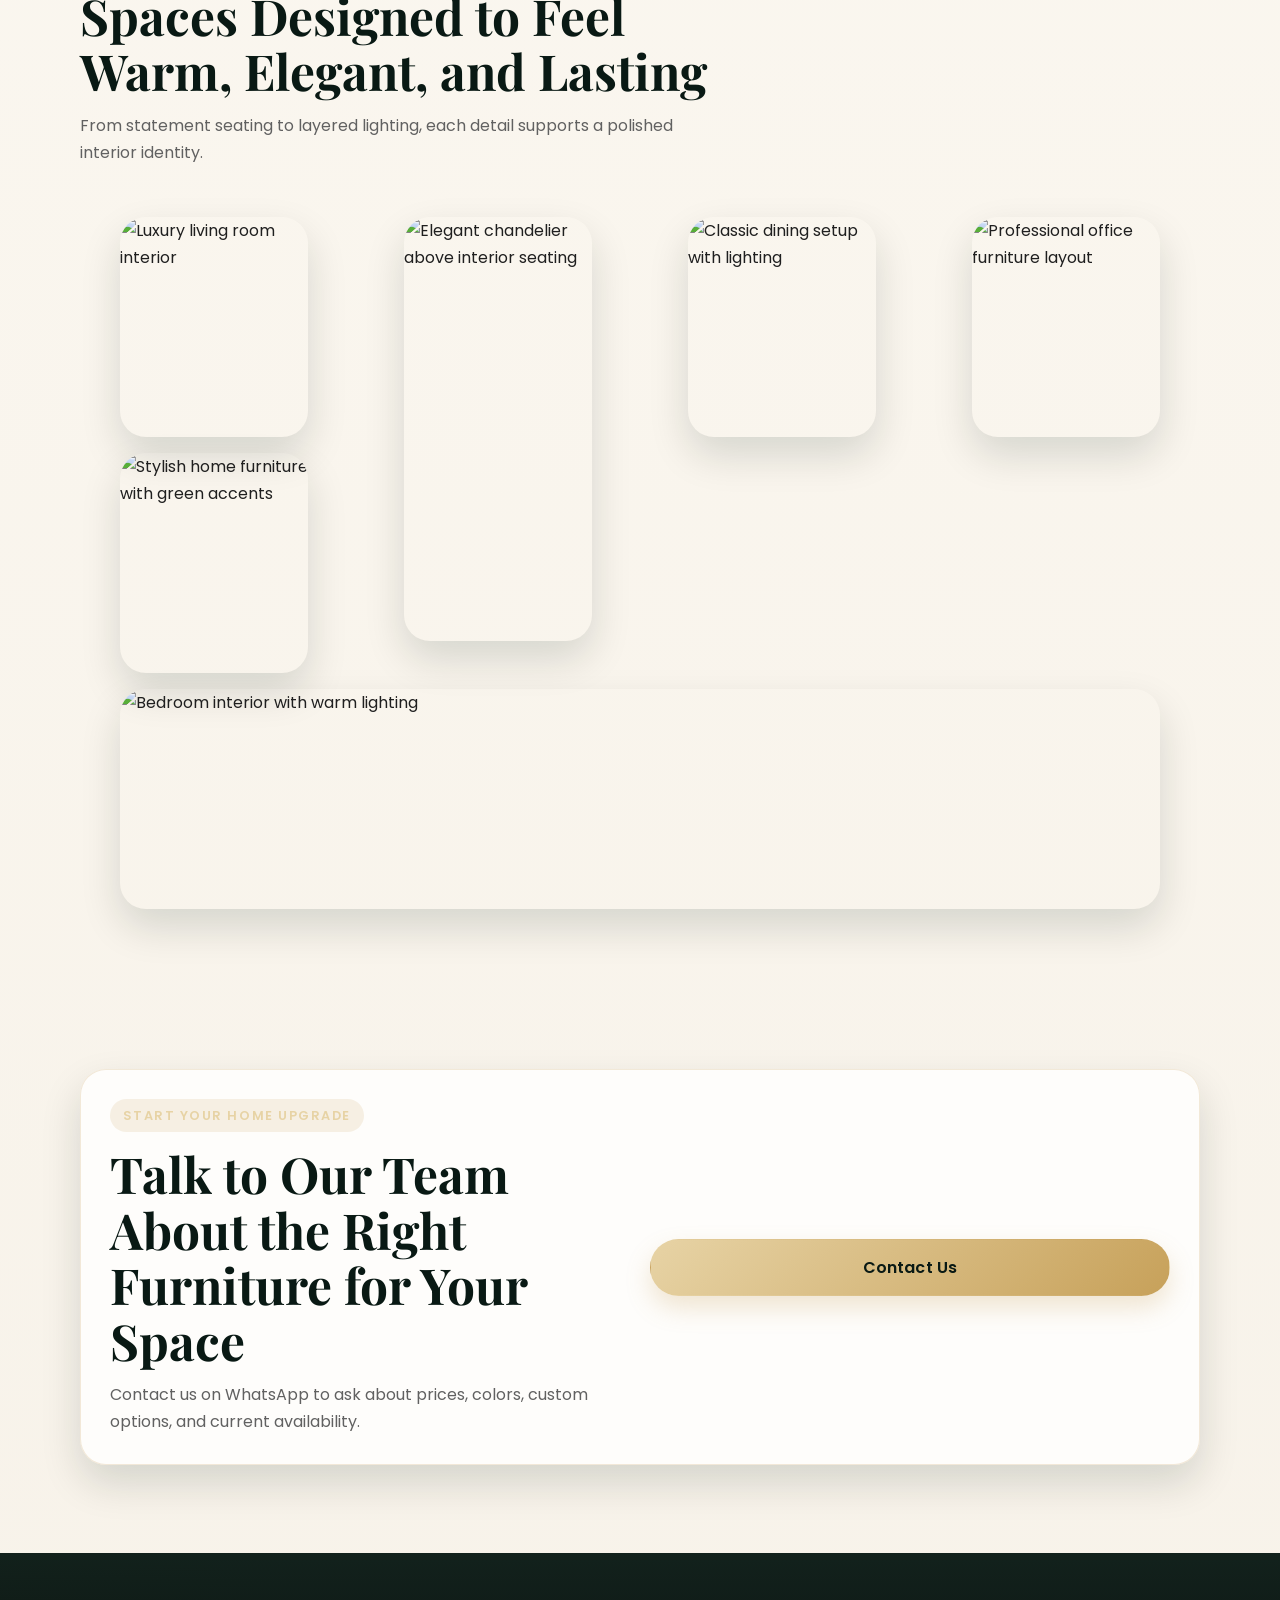
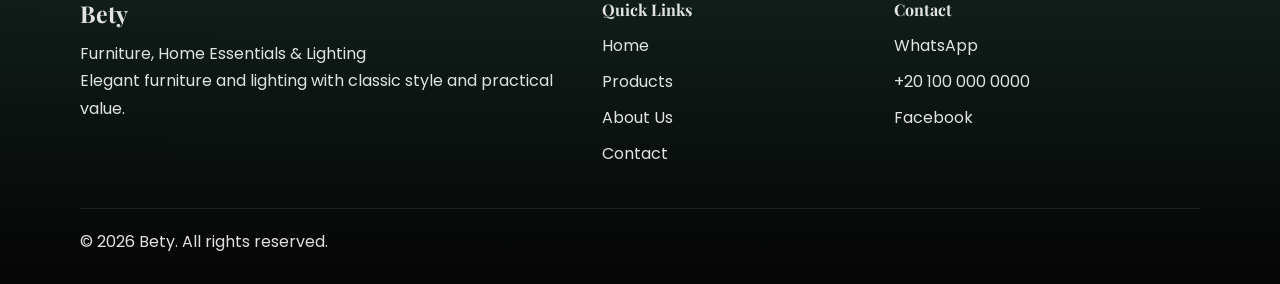
==== commit e8b74898: "upppdateeee" ====
--- a/index.html
+++ b/index.html
@@ -3,10 +3,10 @@
 <head>
   <meta charset="UTF-8">
   <meta name="viewport" content="width=device-width, initial-scale=1.0">
-  <meta name="description" content="A. Furniture | بيتي للأدوات المنزلية و الإضاءات offers elegant furniture, lighting, and home essentials with quality craftsmanship at factory prices.">
-  <meta name="keywords" content="A. Furniture, furniture brand, luxury furniture, lighting, home essentials, factory prices, بيتي للأدوات المنزلية و الإضاءات">
-  <meta name="author" content="A. Furniture">
-  <title>A. Furniture | Quality Furniture at Factory Prices</title>
+  <meta name="description" content="Bety offers elegant furniture, lighting, and home essentials with quality craftsmanship at factory prices.">
+  <meta name="keywords" content="Bety, furniture brand, luxury furniture, lighting, home essentials, factory prices">
+  <meta name="author" content="Bety">
+  <title>Bety | Quality Furniture at Factory Prices</title>
   <link rel="preconnect" href="https://fonts.googleapis.com">
   <link rel="preconnect" href="https://fonts.gstatic.com" crossorigin>
   <link href="https://fonts.googleapis.com/css2?family=Playfair+Display:wght@500;600;700&family=Poppins:wght@300;400;500;600;700&display=swap" rel="stylesheet">
@@ -18,11 +18,10 @@
   <header class="site-header">
     <div class="container">
       <nav class="navbar" aria-label="Primary navigation">
-        <a class="brand" href="index.html" aria-label="A. Furniture home">
-          <span class="brand-mark">A.</span>
+        <a class="brand" href="index.html" aria-label="Bety home">
           <span class="brand-text">
-            <strong>A. Furniture</strong>
-            <small lang="ar" dir="rtl">بيتي للأدوات المنزلية و الإضاءات</small>
+            <strong>Bety</strong>
+            <small>Furniture, Home Essentials &amp; Lighting</small>
           </span>
         </a>
 
@@ -37,7 +36,7 @@
           <a class="nav-link" href="products.html">Products</a>
           <a class="nav-link" href="about.html">About Us</a>
           <a class="nav-link" href="contact.html">Contact</a>
-          <a class="button button-sm button-outline" href="https://wa.me/201000000000?text=Hello%20A.%20Furniture%2C%20I%20would%20like%20to%20know%20more%20about%20your%20products." target="_blank" rel="noopener noreferrer">WhatsApp</a>
+          <a class="button button-sm button-outline" href="https://wa.me/201000000000?text=Hello%20Bety%2C%20I%20would%20like%20to%20know%20more%20about%20your%20products." target="_blank" rel="noopener noreferrer">WhatsApp</a>
         </div>
       </nav>
     </div>
@@ -51,11 +50,11 @@
         <div class="section-intro reveal">
           <span class="eyebrow">Classic Luxury Interiors</span>
           <h1>Quality Furniture at Factory Prices</h1>
-          <p class="hero-subtitle" lang="ar" dir="rtl">أثاث راقٍ وإضاءات منزلية بتصميمات كلاسيكية وجودة عالية وأسعار مباشرة من المصنع.</p>
+          <p class="hero-subtitle">Elegant furniture and lighting with classic design, premium quality, and direct factory pricing.</p>
           <p class="hero-copy">Discover refined living spaces designed for comfort, elegance, and lasting value across every room in your home.</p>
           <div class="hero-actions">
             <a class="button button-primary" href="products.html">Shop Now</a>
-            <a class="button button-secondary" href="https://wa.me/201000000000?text=Hello%20A.%20Furniture%2C%20I%20would%20like%20to%20contact%20you%20on%20WhatsApp." target="_blank" rel="noopener noreferrer">Contact on WhatsApp</a>
+            <a class="button button-secondary" href="https://wa.me/201000000000?text=Hello%20Bety%2C%20I%20would%20like%20to%20contact%20you%20on%20WhatsApp." target="_blank" rel="noopener noreferrer">Contact on WhatsApp</a>
           </div>
         </div>
       </div>
@@ -167,8 +166,8 @@
             <p>Convenient delivery options to help you furnish your space with ease.</p>
           </article>
           <article class="feature-card reveal">
-            <h3 lang="ar" dir="rtl">تقسيط مريح</h3>
-            <p lang="ar" dir="rtl">خيارات تقسيط مرنة تساعدك على تجهيز منزلك بدون ضغط.</p>
+            <h3>Flexible Installments</h3>
+            <p>Convenient installment options help you furnish your space with less pressure.</p>
           </article>
         </div>
       </div>
@@ -210,7 +209,7 @@
         <div>
           <span class="eyebrow">Start Your Home Upgrade</span>
           <h2>Talk to Our Team About the Right Furniture for Your Space</h2>
-          <p lang="ar" dir="rtl">تواصل معنا الآن عبر واتساب لمعرفة الأسعار، الألوان، والموديلات المتاحة.</p>
+          <p>Contact us on WhatsApp to ask about prices, colors, custom options, and current availability.</p>
         </div>
         <a class="button button-primary" href="contact.html">Contact Us</a>
       </div>
@@ -220,8 +219,8 @@
   <footer class="site-footer">
     <div class="container footer-content">
       <div>
-        <h3>A. Furniture</h3>
-        <p lang="ar" dir="rtl">بيتي للأدوات المنزلية و الإضاءات</p>
+        <h3>Bety</h3>
+        <p>Furniture, Home Essentials &amp; Lighting</p>
         <p>Elegant furniture and lighting with classic style and practical value.</p>
       </div>
       <div>
@@ -239,11 +238,11 @@
       </div>
     </div>
     <div class="container footer-bottom">
-      <p>&copy; 2026 A. Furniture. All rights reserved.</p>
+      <p>&copy; 2026 Bety. All rights reserved.</p>
     </div>
   </footer>
 
-  <a class="floating-whatsapp" href="https://wa.me/201000644355?text=Hello%20A.%20Furniture%2C%20I%20want%20to%20ask%20about%20your%20products." target="_blank" rel="noopener noreferrer" aria-label="Chat on WhatsApp">
+  <a class="floating-whatsapp" href="https://wa.me/201000644355?text=Hello%20Bety%2C%20I%20want%20to%20ask%20about%20your%20products." target="_blank" rel="noopener noreferrer" aria-label="Chat on WhatsApp">
     <span>WhatsApp</span>
   </a>
 
@@ -251,8 +250,7 @@
     {
       "@context": "https://schema.org",
       "@type": "FurnitureStore",
-      "name": "A. Furniture",
-      "alternateName": "بيتي للأدوات المنزلية و الإضاءات",
+      "name": "Bety",
       "description": "Luxury-inspired furniture, lighting, and home essentials at factory prices.",
       "telephone": "+20 100 000 0000",
       "url": "index.html"
--- a/styles.css
+++ b/styles.css
@@ -99,19 +99,6 @@
   color: var(--color-white);
 }
 
-.brand-mark {
-  display: grid;
-  place-items: center;
-  width: 3rem;
-  height: 3rem;
-  border: 1px solid rgba(231, 211, 165, 0.45);
-  border-radius: 50%;
-  font-family: "Playfair Display", serif;
-  font-size: 1.35rem;
-  color: var(--color-gold-soft);
-  background: linear-gradient(145deg, rgba(199, 161, 90, 0.16), rgba(255, 255, 255, 0.02));
-}
-
 .brand-text {
   display: flex;
   flex-direction: column;
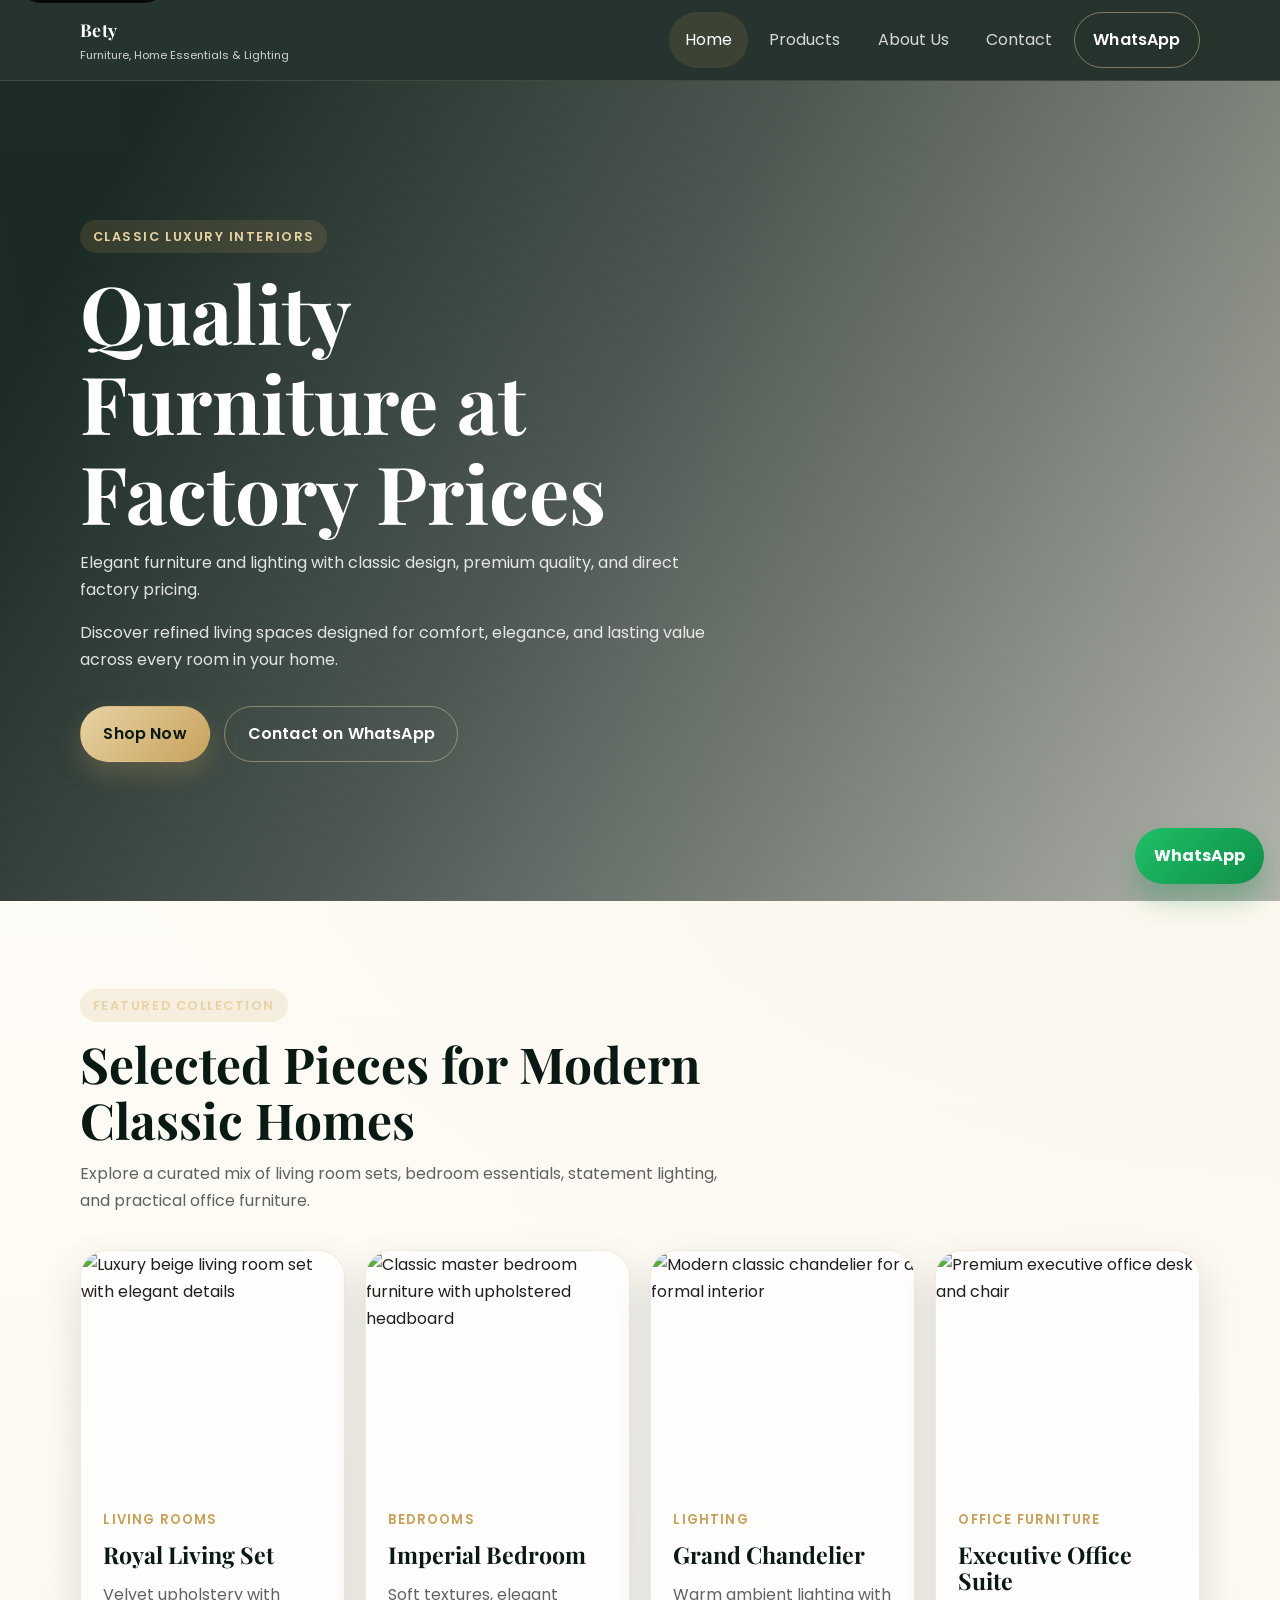
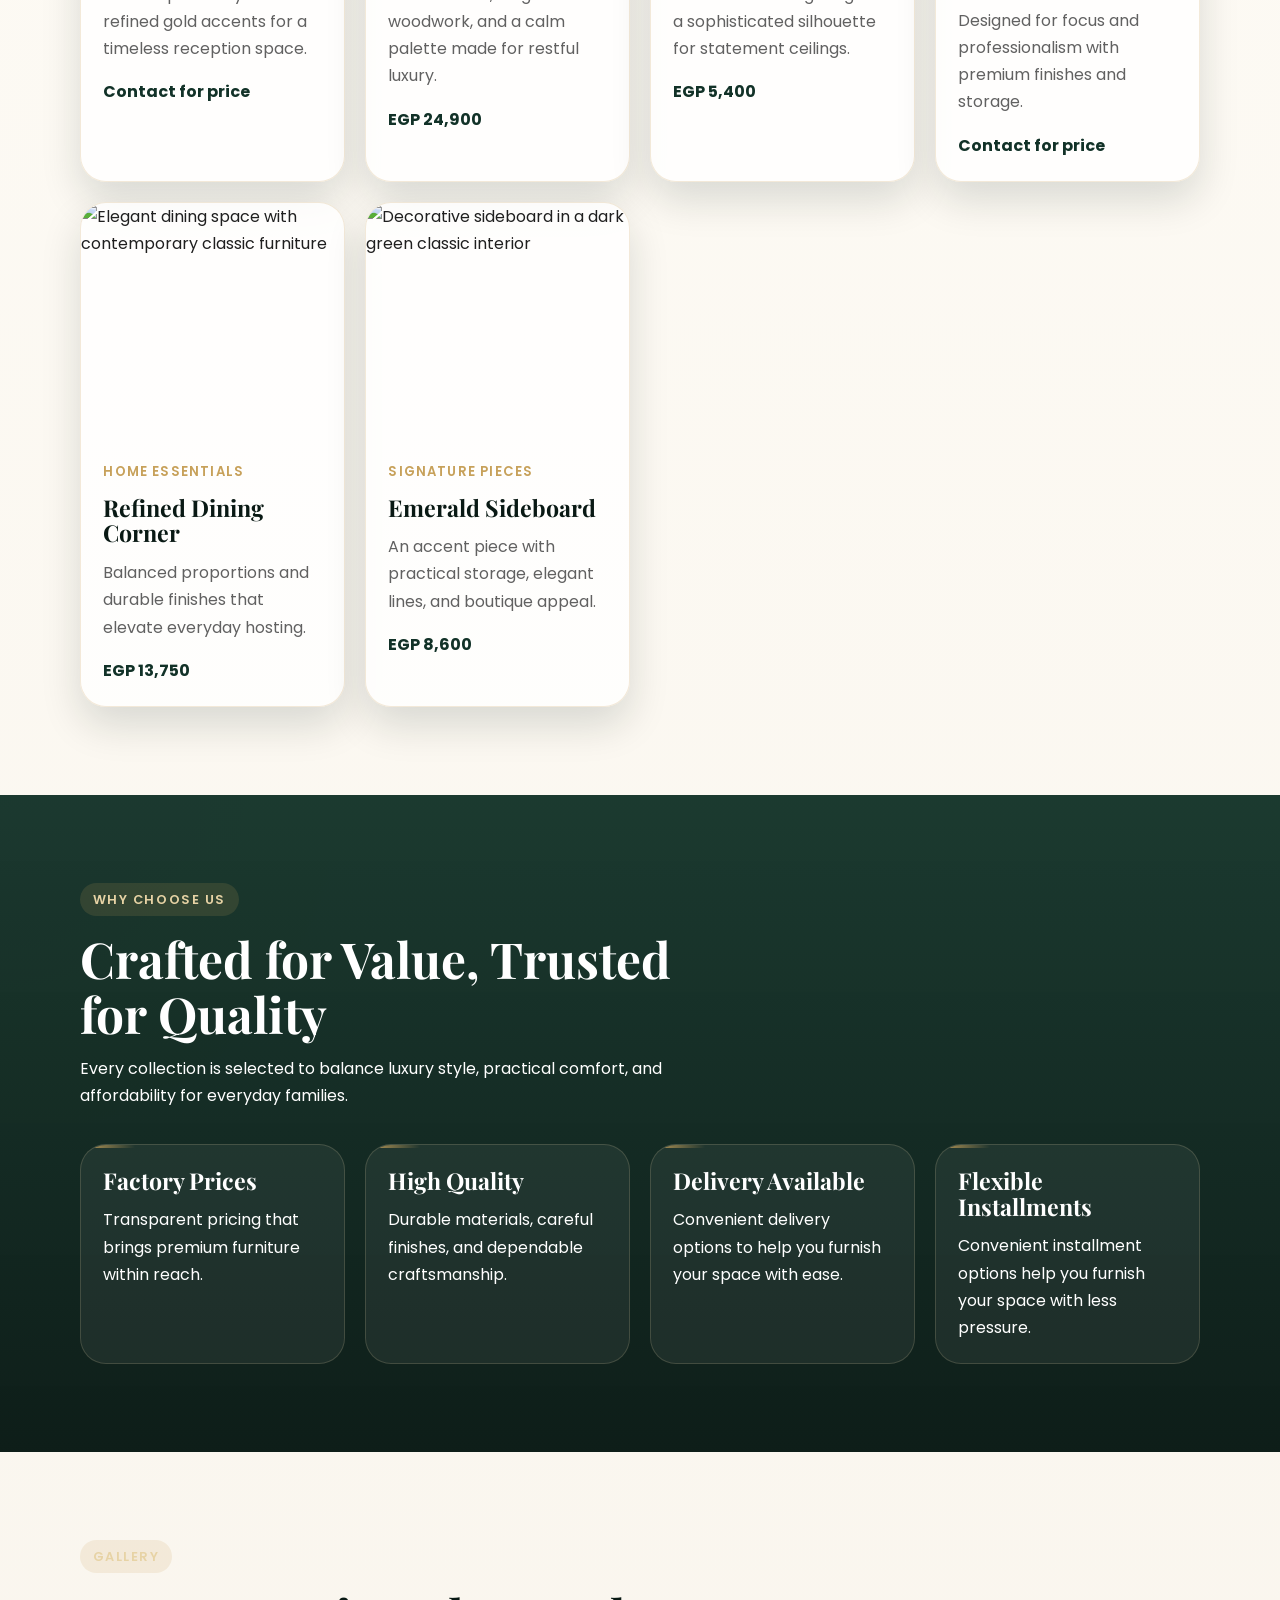
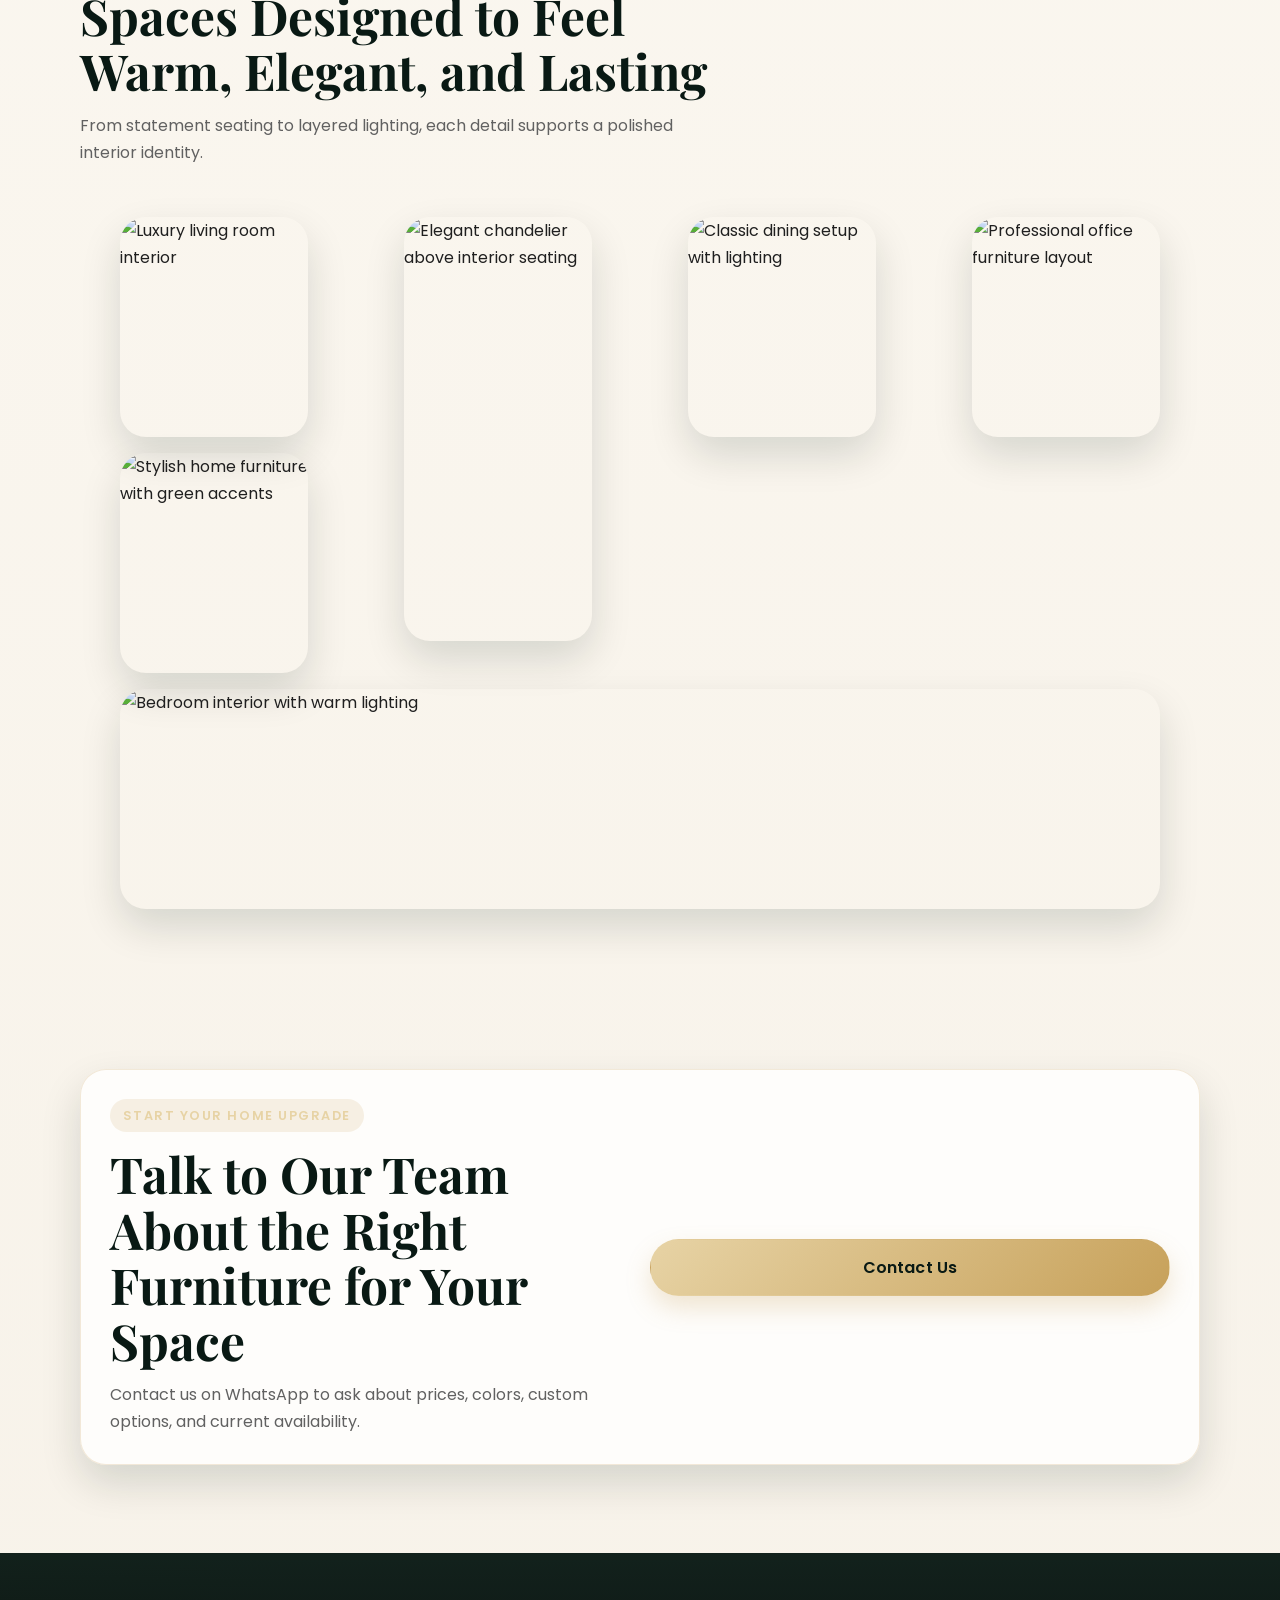
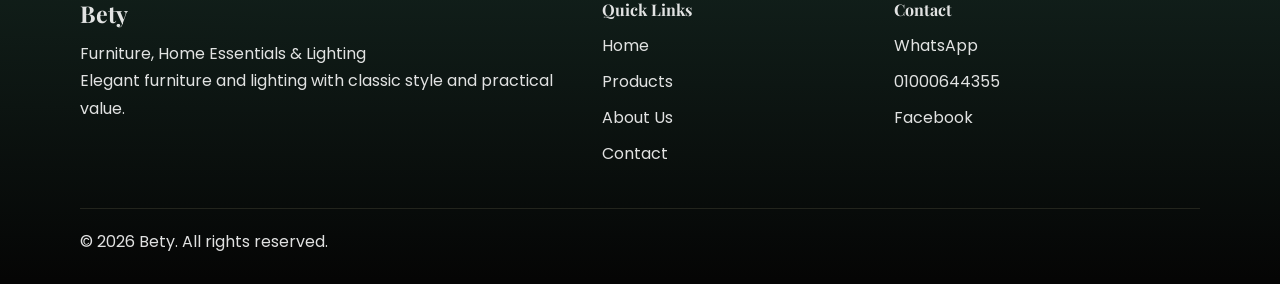
==== commit 67726f97: "bety" ====
--- a/index.html
+++ b/index.html
@@ -36,7 +36,7 @@
           <a class="nav-link" href="products.html">Products</a>
           <a class="nav-link" href="about.html">About Us</a>
           <a class="nav-link" href="contact.html">Contact</a>
-          <a class="button button-sm button-outline" href="https://wa.me/201000000000?text=Hello%20Bety%2C%20I%20would%20like%20to%20know%20more%20about%20your%20products." target="_blank" rel="noopener noreferrer">WhatsApp</a>
+          <a class="button button-sm button-outline" href="https://wa.me/201000644355?text=Hello%20Bety%2C%20I%20would%20like%20to%20know%20more%20about%20your%20products." target="_blank" rel="noopener noreferrer">WhatsApp</a>
         </div>
       </nav>
     </div>
@@ -54,7 +54,7 @@
           <p class="hero-copy">Discover refined living spaces designed for comfort, elegance, and lasting value across every room in your home.</p>
           <div class="hero-actions">
             <a class="button button-primary" href="products.html">Shop Now</a>
-            <a class="button button-secondary" href="https://wa.me/201000000000?text=Hello%20Bety%2C%20I%20would%20like%20to%20contact%20you%20on%20WhatsApp." target="_blank" rel="noopener noreferrer">Contact on WhatsApp</a>
+            <a class="button button-secondary" href="https://wa.me/201000644355?text=Hello%20Bety%2C%20I%20would%20like%20to%20contact%20you%20on%20WhatsApp." target="_blank" rel="noopener noreferrer">Contact on WhatsApp</a>
           </div>
         </div>
       </div>
@@ -232,9 +232,9 @@
       </div>
       <div>
         <h4>Contact</h4>
-        <a href="https://wa.me/201000000000" target="_blank" rel="noopener noreferrer">WhatsApp</a>
-        <a href="tel:+201000000000">+20 100 000 0000</a>
-        <a href="https://www.facebook.com/" target="_blank" rel="noopener noreferrer">Facebook</a>
+        <a href="https://wa.me/201000644355" target="_blank" rel="noopener noreferrer">WhatsApp</a>
+        <a href="tel:+201000644355">01000644355</a>
+        <a href="https://www.facebook.com/profile.php?id=61565101641200" target="_blank" rel="noopener noreferrer">Facebook</a>
       </div>
     </div>
     <div class="container footer-bottom">
@@ -252,7 +252,7 @@
       "@type": "FurnitureStore",
       "name": "Bety",
       "description": "Luxury-inspired furniture, lighting, and home essentials at factory prices.",
-      "telephone": "+20 100 000 0000",
+      "telephone": "+20 100 064 4355",
       "url": "index.html"
     }
   </script>
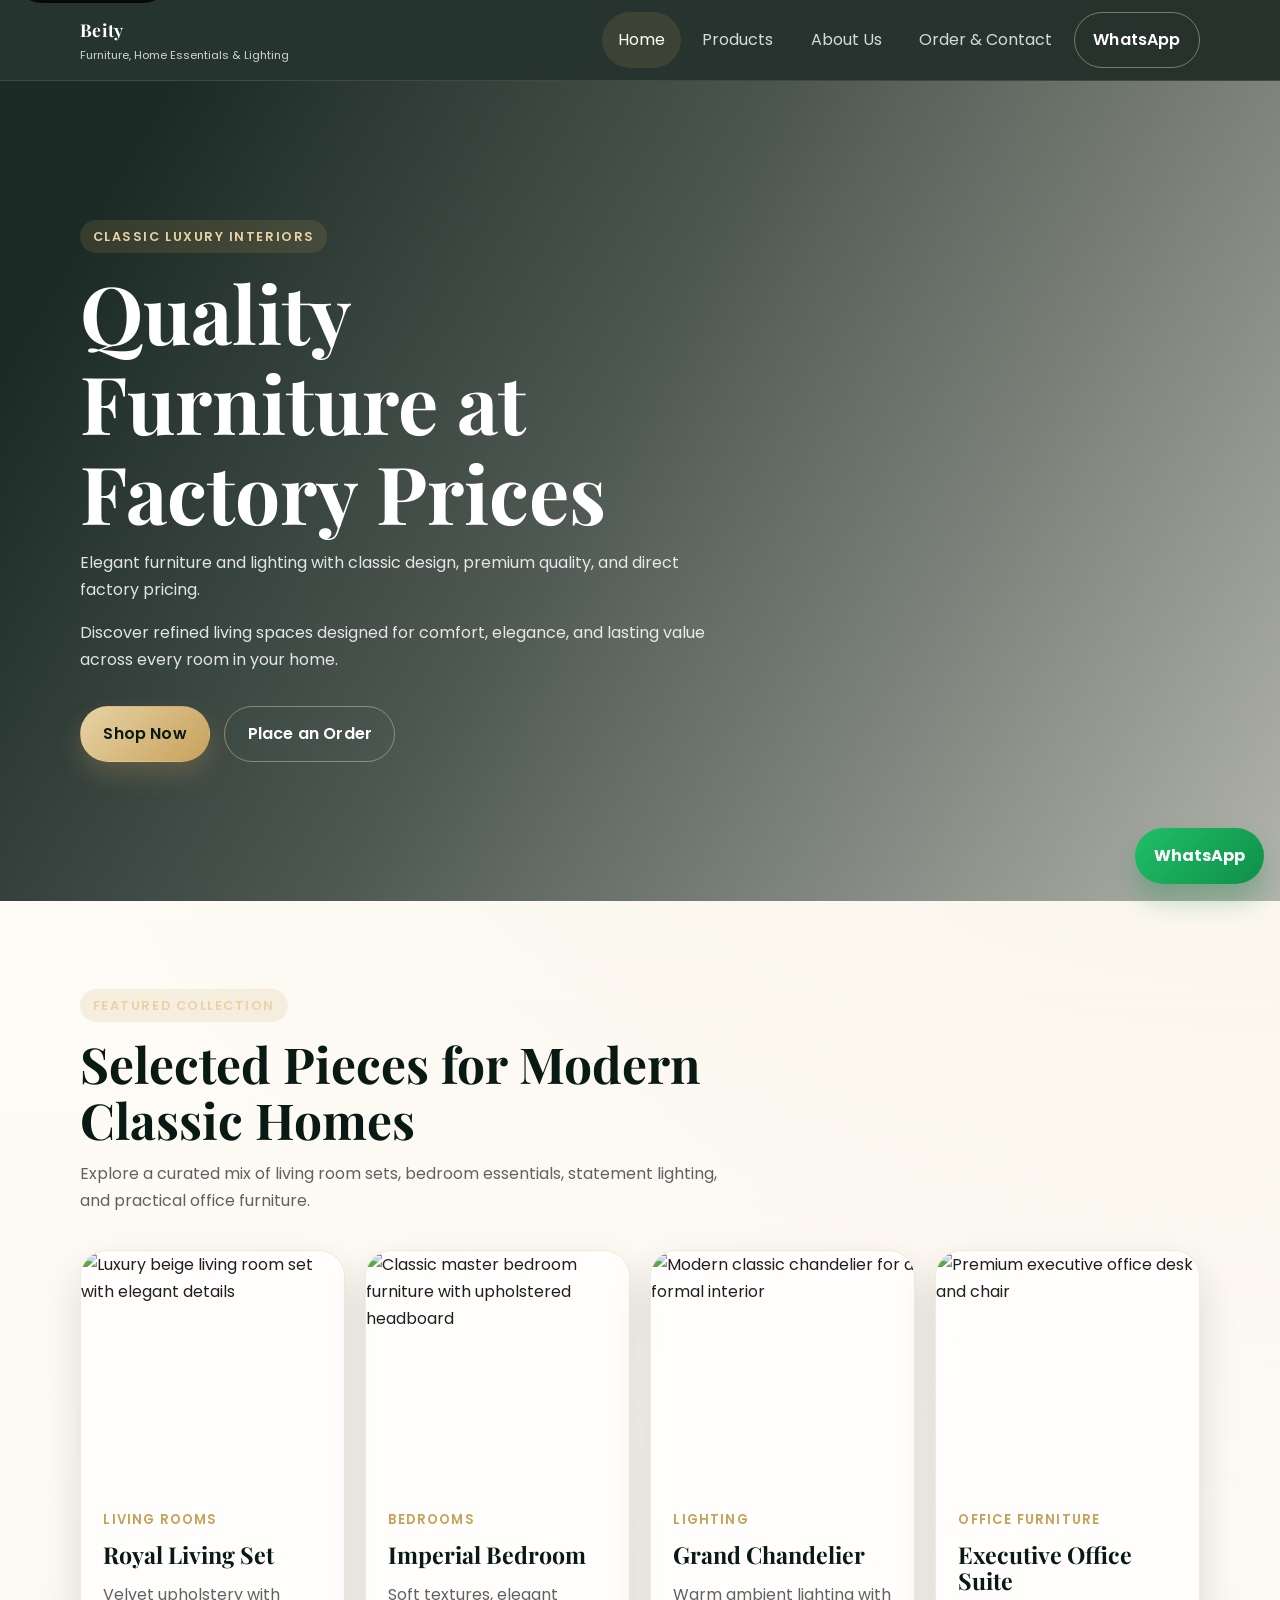
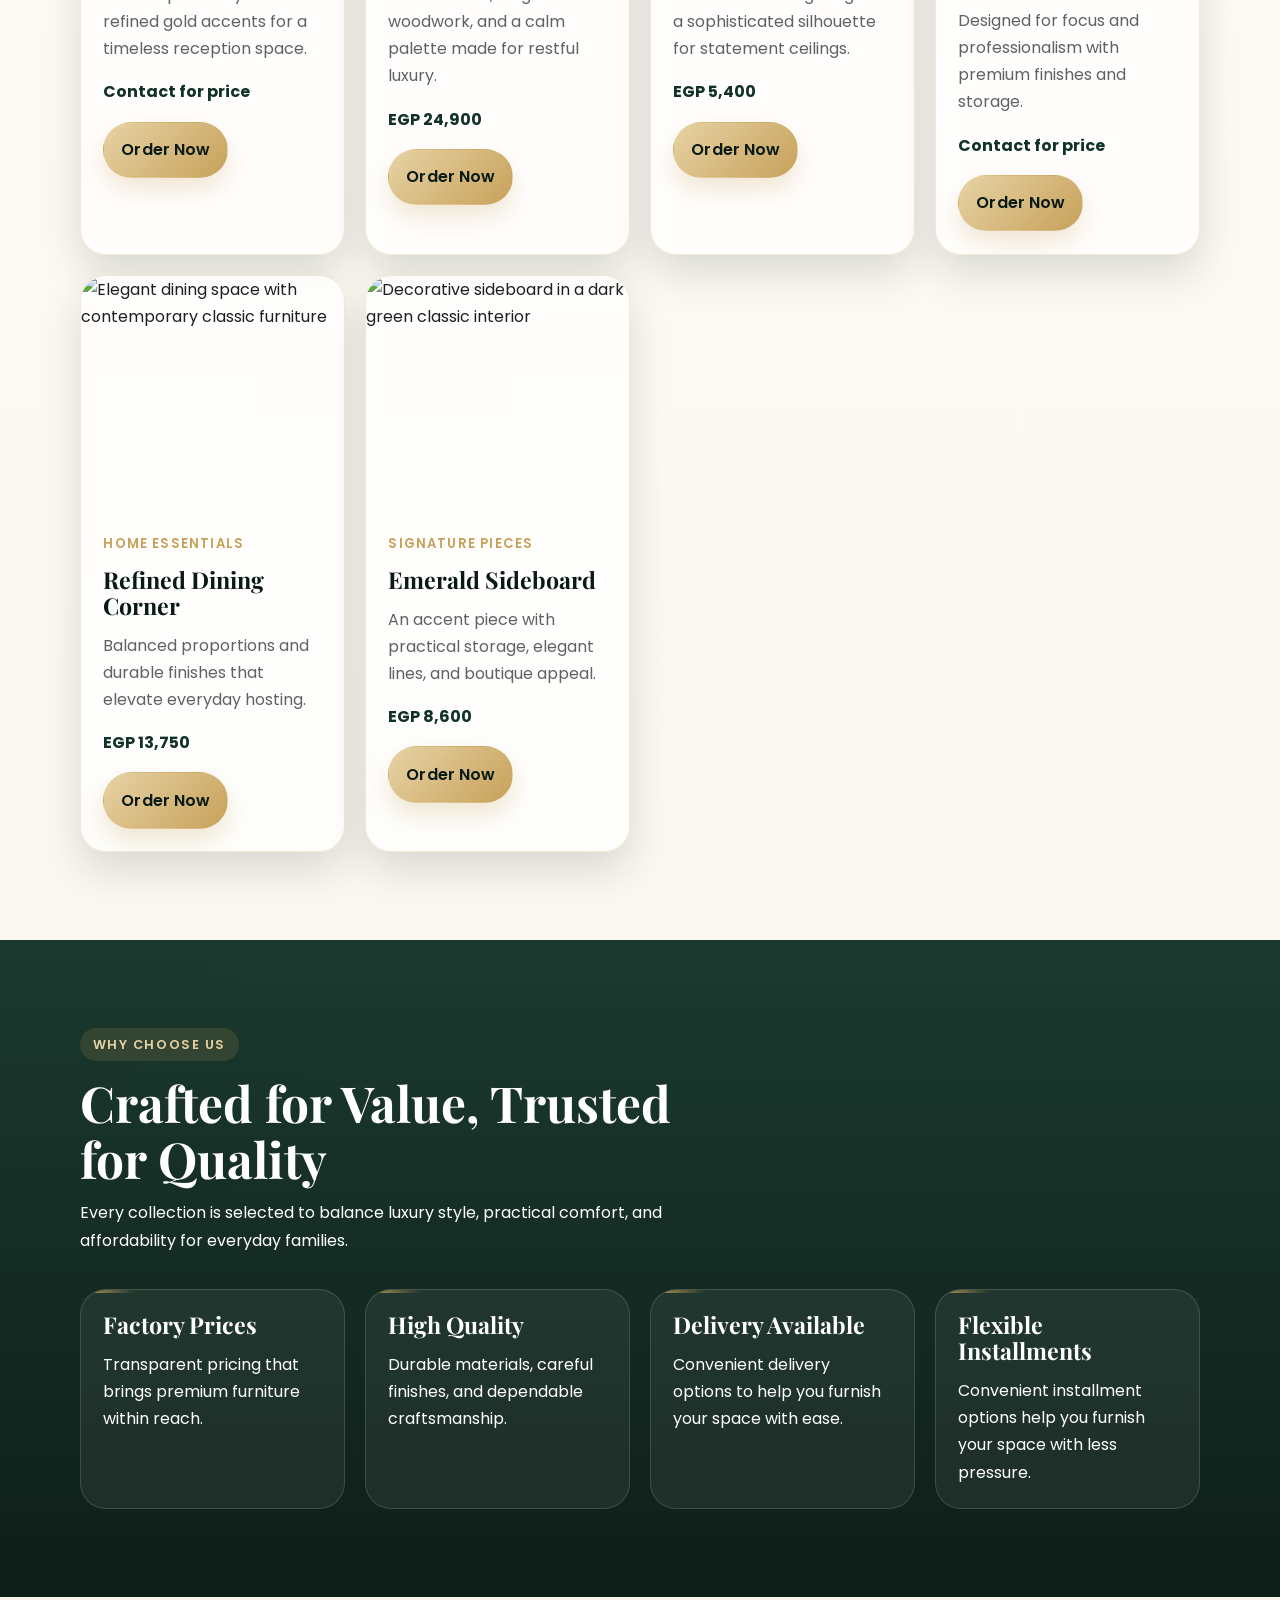
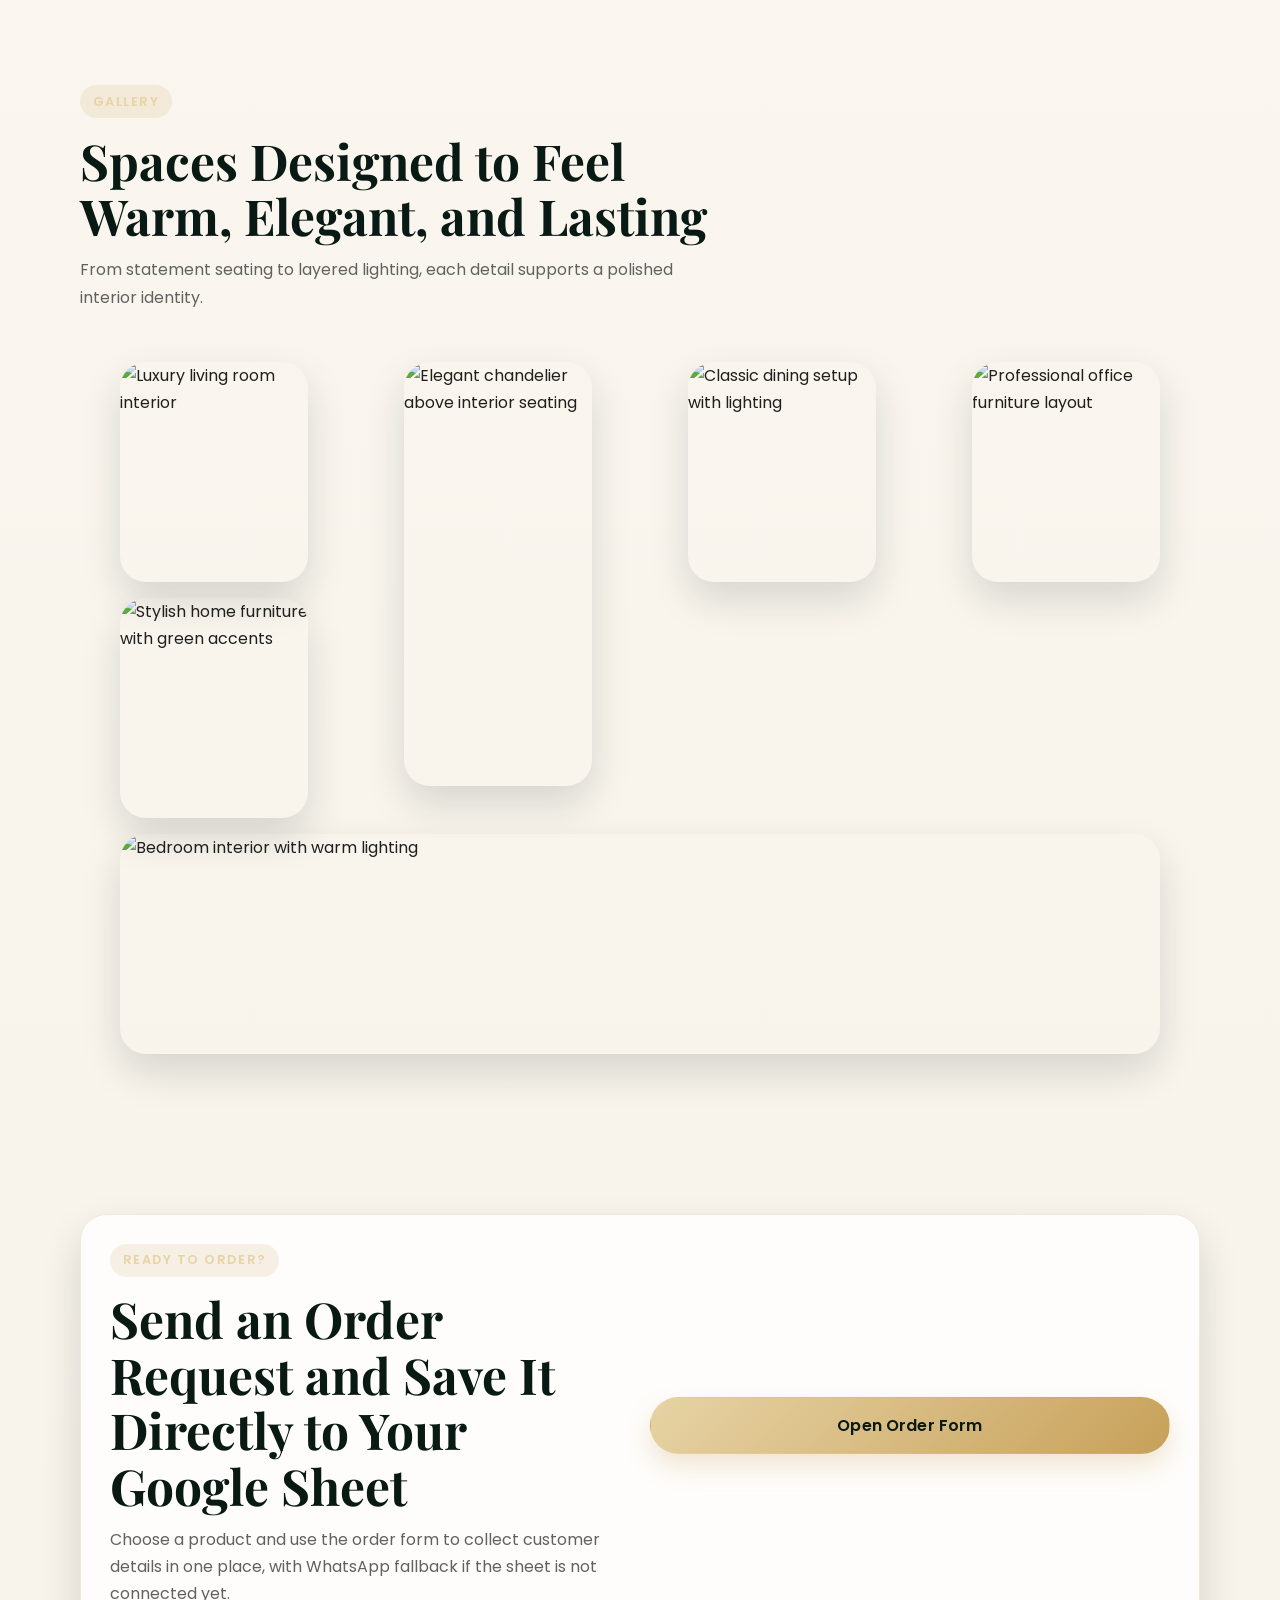
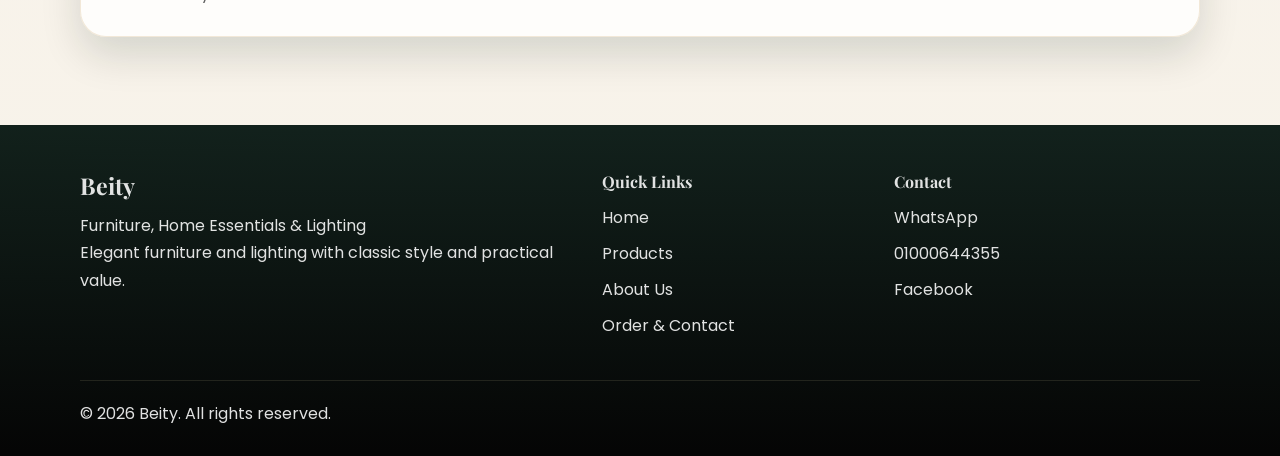
==== commit 8572ed63: "beity" ====
--- a/index.html
+++ b/index.html
@@ -3,10 +3,10 @@
 <head>
   <meta charset="UTF-8">
   <meta name="viewport" content="width=device-width, initial-scale=1.0">
-  <meta name="description" content="Bety offers elegant furniture, lighting, and home essentials with quality craftsmanship at factory prices.">
-  <meta name="keywords" content="Bety, furniture brand, luxury furniture, lighting, home essentials, factory prices">
-  <meta name="author" content="Bety">
-  <title>Bety | Quality Furniture at Factory Prices</title>
+  <meta name="description" content="Beity offers elegant furniture, lighting, and home essentials with quality craftsmanship at factory prices.">
+  <meta name="keywords" content="Beity, furniture brand, luxury furniture, lighting, home essentials, factory prices">
+  <meta name="author" content="Beity">
+  <title>Beity | Quality Furniture at Factory Prices</title>
   <link rel="preconnect" href="https://fonts.googleapis.com">
   <link rel="preconnect" href="https://fonts.gstatic.com" crossorigin>
   <link href="https://fonts.googleapis.com/css2?family=Playfair+Display:wght@500;600;700&family=Poppins:wght@300;400;500;600;700&display=swap" rel="stylesheet">
@@ -18,9 +18,9 @@
   <header class="site-header">
     <div class="container">
       <nav class="navbar" aria-label="Primary navigation">
-        <a class="brand" href="index.html" aria-label="Bety home">
+        <a class="brand" href="index.html" aria-label="Beity home">
           <span class="brand-text">
-            <strong>Bety</strong>
+            <strong>Beity</strong>
             <small>Furniture, Home Essentials &amp; Lighting</small>
           </span>
         </a>
@@ -35,8 +35,8 @@
           <a class="nav-link active" href="index.html" aria-current="page">Home</a>
           <a class="nav-link" href="products.html">Products</a>
           <a class="nav-link" href="about.html">About Us</a>
-          <a class="nav-link" href="contact.html">Contact</a>
-          <a class="button button-sm button-outline" href="https://wa.me/201000644355?text=Hello%20Bety%2C%20I%20would%20like%20to%20know%20more%20about%20your%20products." target="_blank" rel="noopener noreferrer">WhatsApp</a>
+          <a class="nav-link" href="contact.html">Order &amp; Contact</a>
+          <a class="button button-sm button-outline" href="https://wa.me/201000644355?text=Hello%20Beity%2C%20I%20would%20like%20to%20know%20more%20about%20your%20products." target="_blank" rel="noopener noreferrer">WhatsApp</a>
         </div>
       </nav>
     </div>
@@ -54,7 +54,7 @@
           <p class="hero-copy">Discover refined living spaces designed for comfort, elegance, and lasting value across every room in your home.</p>
           <div class="hero-actions">
             <a class="button button-primary" href="products.html">Shop Now</a>
-            <a class="button button-secondary" href="https://wa.me/201000644355?text=Hello%20Bety%2C%20I%20would%20like%20to%20contact%20you%20on%20WhatsApp." target="_blank" rel="noopener noreferrer">Contact on WhatsApp</a>
+            <a class="button button-secondary" href="contact.html">Place an Order</a>
           </div>
         </div>
       </div>
@@ -78,6 +78,9 @@
               <h3>Royal Living Set</h3>
               <p>Velvet upholstery with refined gold accents for a timeless reception space.</p>
               <strong>Contact for price</strong>
+              <div class="product-actions">
+                <a class="button button-primary" href="contact.html?product=Royal%20Living%20Set&amp;category=Living%20Rooms">Order Now</a>
+              </div>
             </div>
           </article>
 
@@ -90,6 +93,9 @@
               <h3>Imperial Bedroom</h3>
               <p>Soft textures, elegant woodwork, and a calm palette made for restful luxury.</p>
               <strong>EGP 24,900</strong>
+              <div class="product-actions">
+                <a class="button button-primary" href="contact.html?product=Imperial%20Bedroom&amp;category=Bedrooms">Order Now</a>
+              </div>
             </div>
           </article>
 
@@ -102,6 +108,9 @@
               <h3>Grand Chandelier</h3>
               <p>Warm ambient lighting with a sophisticated silhouette for statement ceilings.</p>
               <strong>EGP 5,400</strong>
+              <div class="product-actions">
+                <a class="button button-primary" href="contact.html?product=Grand%20Chandelier&amp;category=Lighting">Order Now</a>
+              </div>
             </div>
           </article>
 
@@ -114,6 +123,9 @@
               <h3>Executive Office Suite</h3>
               <p>Designed for focus and professionalism with premium finishes and storage.</p>
               <strong>Contact for price</strong>
+              <div class="product-actions">
+                <a class="button button-primary" href="contact.html?product=Executive%20Office%20Suite&amp;category=Office%20Furniture">Order Now</a>
+              </div>
             </div>
           </article>
 
@@ -126,6 +138,9 @@
               <h3>Refined Dining Corner</h3>
               <p>Balanced proportions and durable finishes that elevate everyday hosting.</p>
               <strong>EGP 13,750</strong>
+              <div class="product-actions">
+                <a class="button button-primary" href="contact.html?product=Refined%20Dining%20Corner&amp;category=Home%20Essentials">Order Now</a>
+              </div>
             </div>
           </article>
 
@@ -138,6 +153,9 @@
               <h3>Emerald Sideboard</h3>
               <p>An accent piece with practical storage, elegant lines, and boutique appeal.</p>
               <strong>EGP 8,600</strong>
+              <div class="product-actions">
+                <a class="button button-primary" href="contact.html?product=Emerald%20Sideboard&amp;category=Signature%20Pieces">Order Now</a>
+              </div>
             </div>
           </article>
         </div>
@@ -207,11 +225,11 @@
     <section class="section cta-section">
       <div class="container cta-box reveal">
         <div>
-          <span class="eyebrow">Start Your Home Upgrade</span>
-          <h2>Talk to Our Team About the Right Furniture for Your Space</h2>
-          <p>Contact us on WhatsApp to ask about prices, colors, custom options, and current availability.</p>
-        </div>
-        <a class="button button-primary" href="contact.html">Contact Us</a>
+          <span class="eyebrow">Ready to Order?</span>
+          <h2>Send an Order Request and Save It Directly to Your Google Sheet</h2>
+          <p>Choose a product and use the order form to collect customer details in one place, with WhatsApp fallback if the sheet is not connected yet.</p>
+        </div>
+        <a class="button button-primary" href="contact.html">Open Order Form</a>
       </div>
     </section>
   </main>
@@ -219,7 +237,7 @@
   <footer class="site-footer">
     <div class="container footer-content">
       <div>
-        <h3>Bety</h3>
+        <h3>Beity</h3>
         <p>Furniture, Home Essentials &amp; Lighting</p>
         <p>Elegant furniture and lighting with classic style and practical value.</p>
       </div>
@@ -228,7 +246,7 @@
         <a href="index.html">Home</a>
         <a href="products.html">Products</a>
         <a href="about.html">About Us</a>
-        <a href="contact.html">Contact</a>
+        <a href="contact.html">Order &amp; Contact</a>
       </div>
       <div>
         <h4>Contact</h4>
@@ -238,11 +256,11 @@
       </div>
     </div>
     <div class="container footer-bottom">
-      <p>&copy; 2026 Bety. All rights reserved.</p>
+      <p>&copy; 2026 Beity. All rights reserved.</p>
     </div>
   </footer>
 
-  <a class="floating-whatsapp" href="https://wa.me/201000644355?text=Hello%20Bety%2C%20I%20want%20to%20ask%20about%20your%20products." target="_blank" rel="noopener noreferrer" aria-label="Chat on WhatsApp">
+  <a class="floating-whatsapp" href="https://wa.me/201000644355?text=Hello%20Beity%2C%20I%20want%20to%20ask%20about%20your%20products." target="_blank" rel="noopener noreferrer" aria-label="Chat on WhatsApp">
     <span>WhatsApp</span>
   </a>
 
@@ -250,7 +268,7 @@
     {
       "@context": "https://schema.org",
       "@type": "FurnitureStore",
-      "name": "Bety",
+      "name": "Beity",
       "description": "Luxury-inspired furniture, lighting, and home essentials at factory prices.",
       "telephone": "+20 100 064 4355",
       "url": "index.html"
--- a/styles.css
+++ b/styles.css
@@ -609,7 +609,8 @@
 }
 
 .contact-form input,
-.contact-form textarea {
+.contact-form textarea,
+.contact-form select {
   width: 100%;
   padding: 0.9rem 1rem;
   border: 1px solid rgba(18, 50, 40, 0.14);
@@ -621,7 +622,8 @@
 }
 
 .contact-form input:focus,
-.contact-form textarea:focus {
+.contact-form textarea:focus,
+.contact-form select:focus {
   border-color: var(--color-gold);
   box-shadow: 0 0 0 4px rgba(199, 161, 90, 0.14);
 }
@@ -634,6 +636,14 @@
 .form-status {
   color: var(--color-forest);
   min-height: 1.2rem;
+}
+
+.form-status.is-success {
+  color: #157347;
+}
+
+.form-status.is-error {
+  color: #a63a24;
 }
 
 .site-footer {
@@ -699,6 +709,41 @@
   box-shadow: 0 22px 30px rgba(15, 143, 74, 0.36);
 }
 
+.product-actions {
+  display: flex;
+  flex-wrap: wrap;
+  gap: 0.75rem;
+  margin-top: 1rem;
+}
+
+.product-actions .button {
+  min-height: 2.85rem;
+  padding-inline: 1.05rem;
+}
+
+.form-grid {
+  display: grid;
+  gap: 0.9rem;
+}
+
+.info-list {
+  display: grid;
+  gap: 0.85rem;
+  margin-block: 1.4rem 1.6rem;
+}
+
+.info-item {
+  display: grid;
+  gap: 0.2rem;
+  padding: 1rem 1.15rem;
+  border-radius: var(--radius-md);
+  background: rgba(18, 50, 40, 0.05);
+}
+
+.info-item strong {
+  color: var(--color-forest);
+}
+
 .reveal {
   opacity: 0;
   transform: translateY(26px);
@@ -720,6 +765,10 @@
   .split-layout,
   .contact-layout,
   .footer-content {
+    grid-template-columns: repeat(2, minmax(0, 1fr));
+  }
+
+  .form-grid {
     grid-template-columns: repeat(2, minmax(0, 1fr));
   }
 }
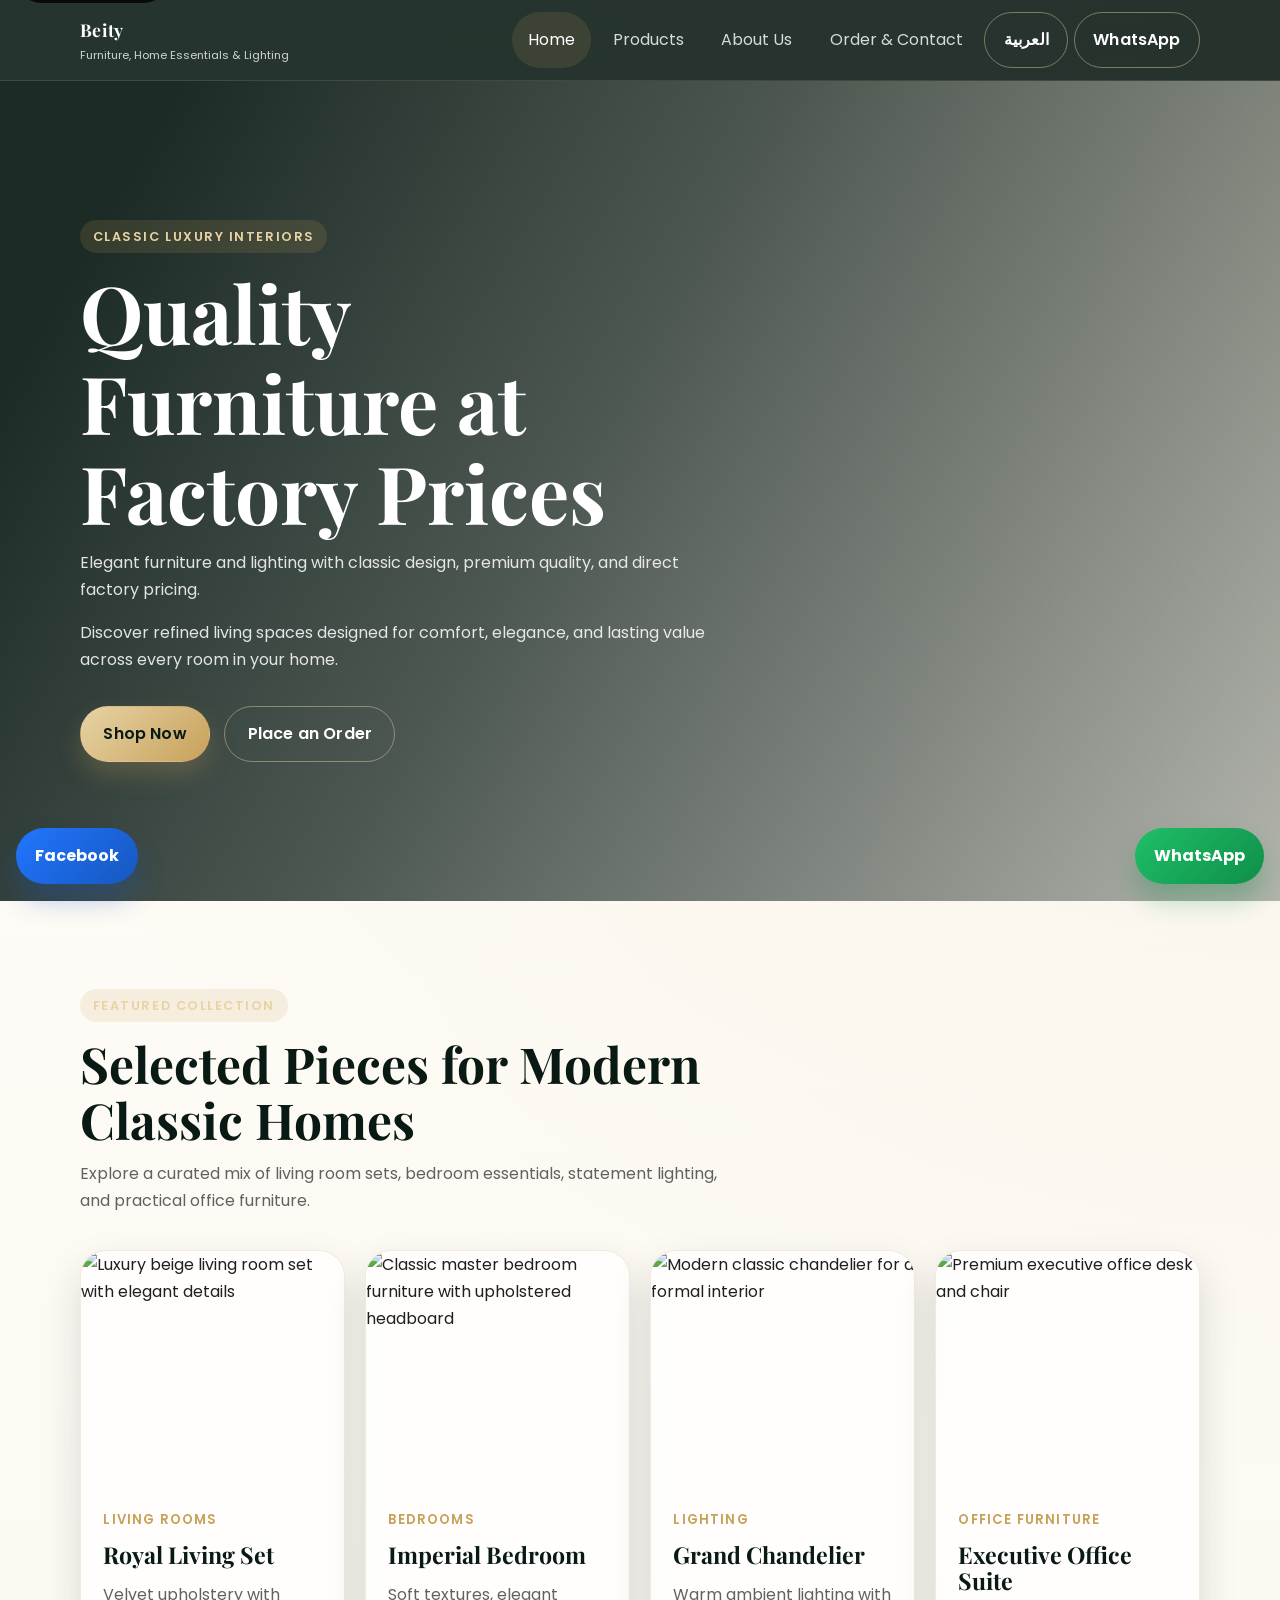
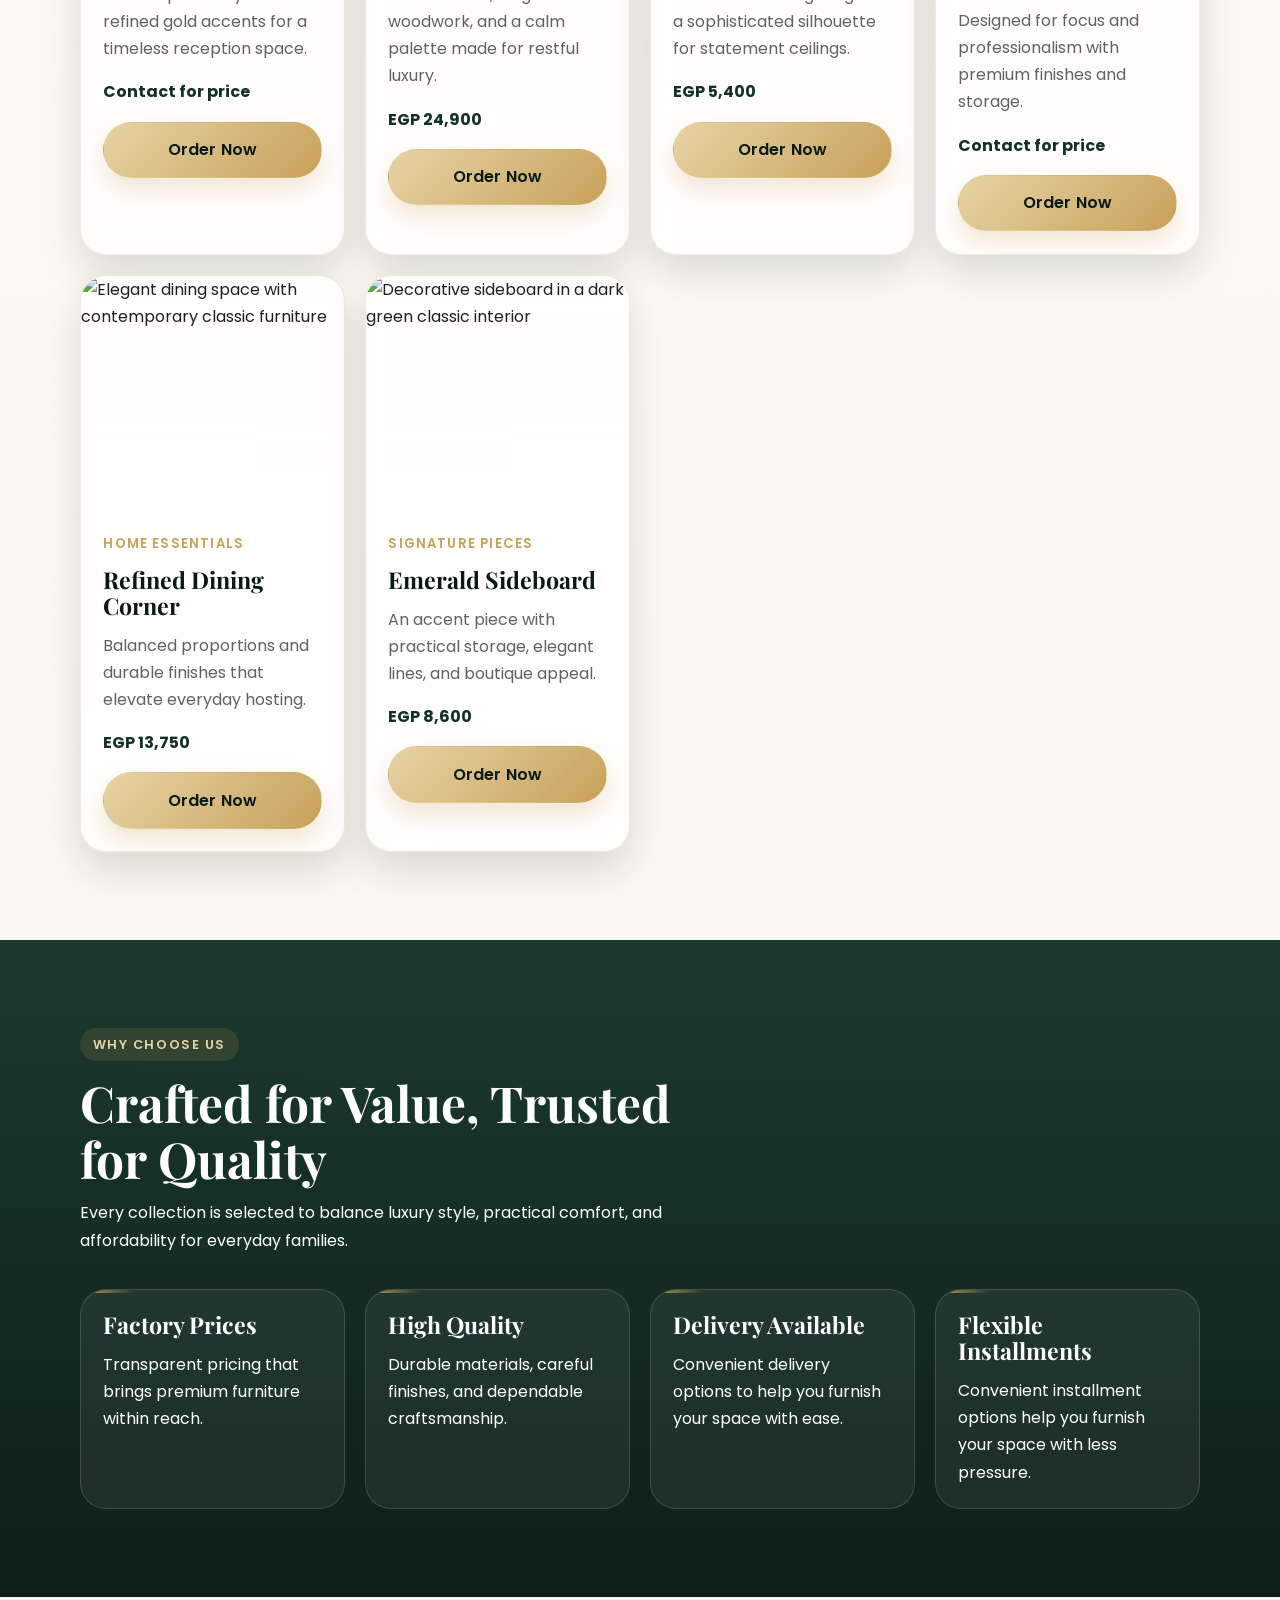
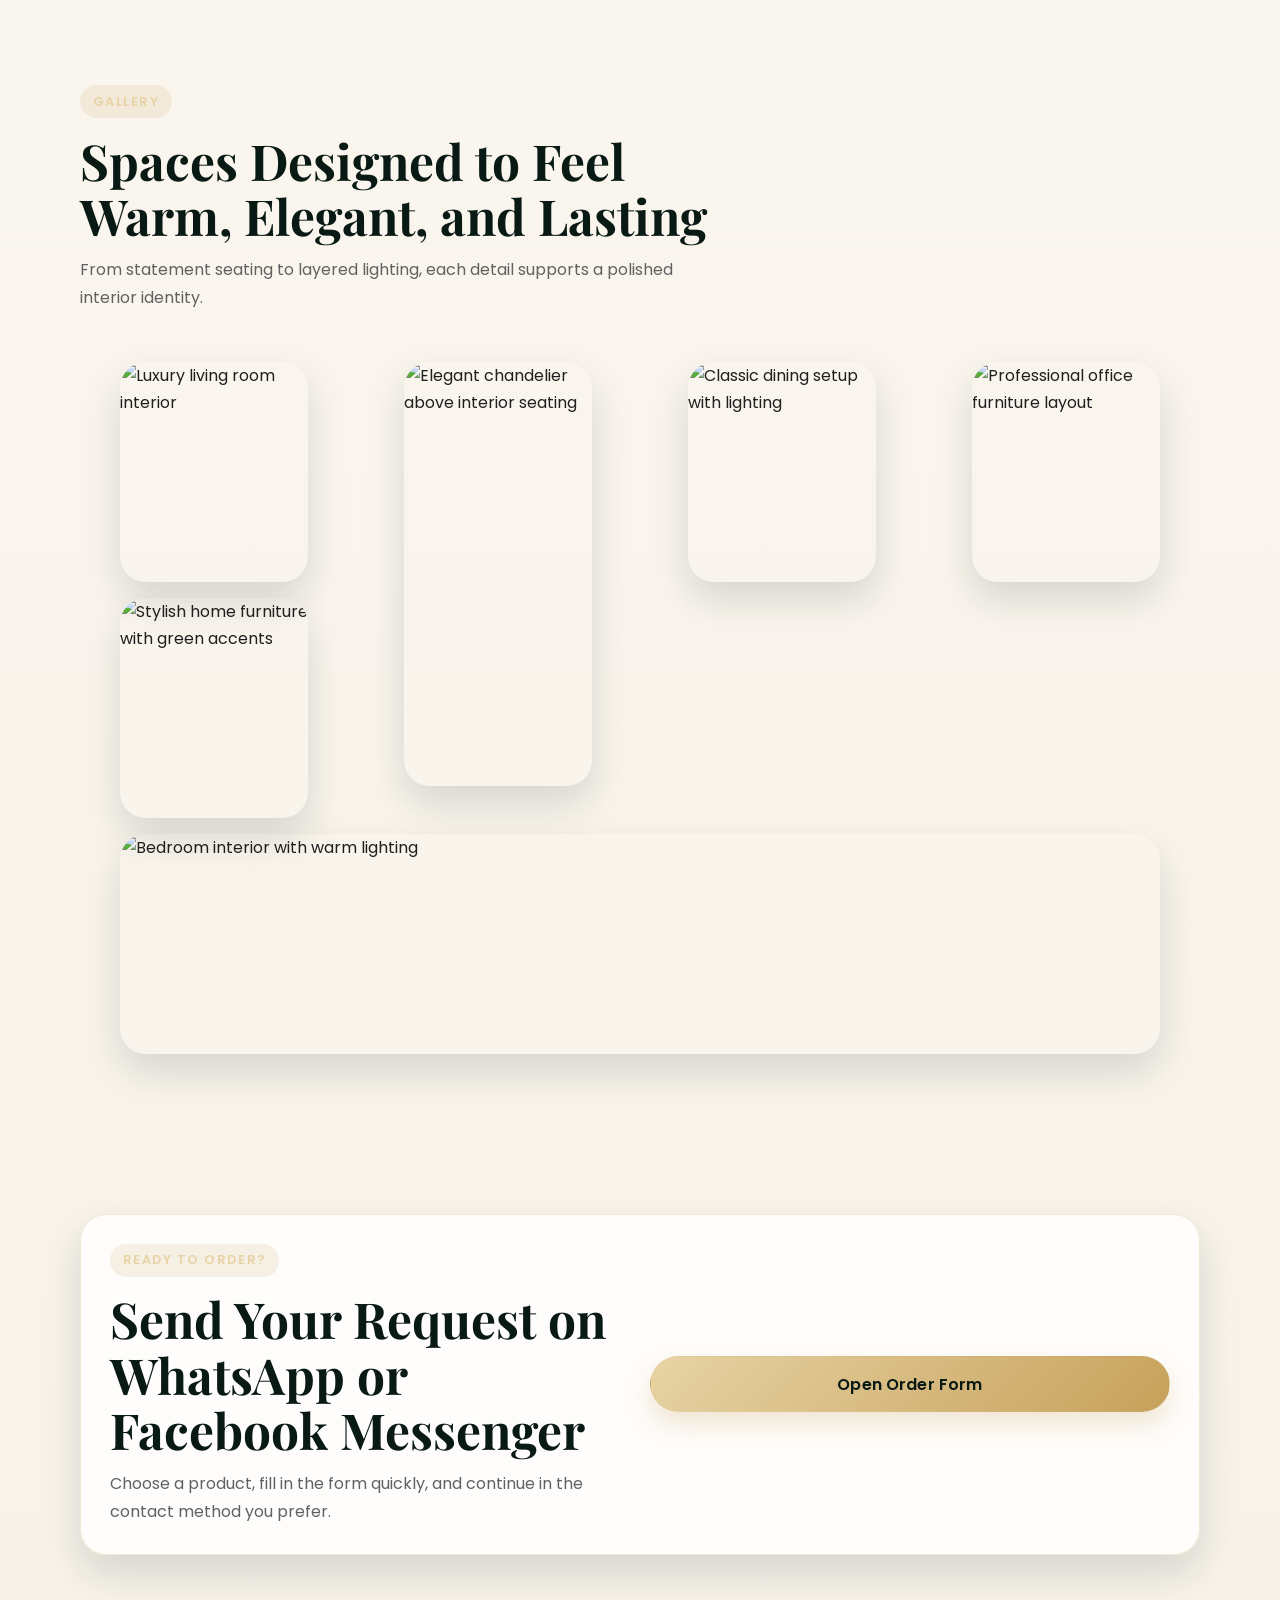
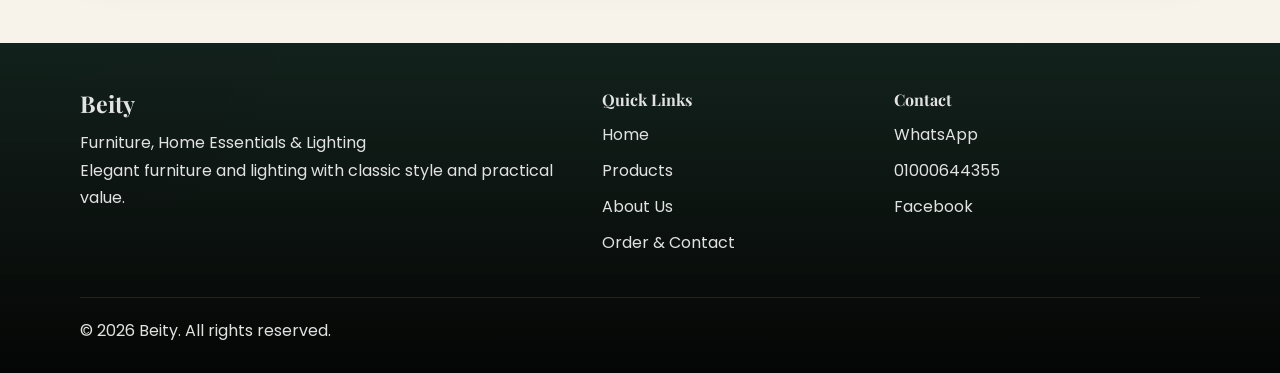
==== commit 2ae5bf15: "yarab y work perfectly" ====
--- a/index.html
+++ b/index.html
@@ -36,6 +36,7 @@
           <a class="nav-link" href="products.html">Products</a>
           <a class="nav-link" href="about.html">About Us</a>
           <a class="nav-link" href="contact.html">Order &amp; Contact</a>
+          <a class="button button-sm button-outline" href="index-ar.html">العربية</a>
           <a class="button button-sm button-outline" href="https://wa.me/201000644355?text=Hello%20Beity%2C%20I%20would%20like%20to%20know%20more%20about%20your%20products." target="_blank" rel="noopener noreferrer">WhatsApp</a>
         </div>
       </nav>
@@ -79,7 +80,7 @@
               <p>Velvet upholstery with refined gold accents for a timeless reception space.</p>
               <strong>Contact for price</strong>
               <div class="product-actions">
-                <a class="button button-primary" href="contact.html?product=Royal%20Living%20Set&amp;category=Living%20Rooms">Order Now</a>
+                <a class="button button-primary" href="contact.html?product=royal-living-set">Order Now</a>
               </div>
             </div>
           </article>
@@ -94,7 +95,7 @@
               <p>Soft textures, elegant woodwork, and a calm palette made for restful luxury.</p>
               <strong>EGP 24,900</strong>
               <div class="product-actions">
-                <a class="button button-primary" href="contact.html?product=Imperial%20Bedroom&amp;category=Bedrooms">Order Now</a>
+                <a class="button button-primary" href="contact.html?product=imperial-bedroom">Order Now</a>
               </div>
             </div>
           </article>
@@ -109,7 +110,7 @@
               <p>Warm ambient lighting with a sophisticated silhouette for statement ceilings.</p>
               <strong>EGP 5,400</strong>
               <div class="product-actions">
-                <a class="button button-primary" href="contact.html?product=Grand%20Chandelier&amp;category=Lighting">Order Now</a>
+                <a class="button button-primary" href="contact.html?product=grand-chandelier">Order Now</a>
               </div>
             </div>
           </article>
@@ -124,7 +125,7 @@
               <p>Designed for focus and professionalism with premium finishes and storage.</p>
               <strong>Contact for price</strong>
               <div class="product-actions">
-                <a class="button button-primary" href="contact.html?product=Executive%20Office%20Suite&amp;category=Office%20Furniture">Order Now</a>
+                <a class="button button-primary" href="contact.html?product=executive-office-suite">Order Now</a>
               </div>
             </div>
           </article>
@@ -139,7 +140,7 @@
               <p>Balanced proportions and durable finishes that elevate everyday hosting.</p>
               <strong>EGP 13,750</strong>
               <div class="product-actions">
-                <a class="button button-primary" href="contact.html?product=Refined%20Dining%20Corner&amp;category=Home%20Essentials">Order Now</a>
+                <a class="button button-primary" href="contact.html?product=refined-dining-corner">Order Now</a>
               </div>
             </div>
           </article>
@@ -154,7 +155,7 @@
               <p>An accent piece with practical storage, elegant lines, and boutique appeal.</p>
               <strong>EGP 8,600</strong>
               <div class="product-actions">
-                <a class="button button-primary" href="contact.html?product=Emerald%20Sideboard&amp;category=Signature%20Pieces">Order Now</a>
+                <a class="button button-primary" href="contact.html?product=emerald-sideboard">Order Now</a>
               </div>
             </div>
           </article>
@@ -226,8 +227,8 @@
       <div class="container cta-box reveal">
         <div>
           <span class="eyebrow">Ready to Order?</span>
-          <h2>Send an Order Request and Save It Directly to Your Google Sheet</h2>
-          <p>Choose a product and use the order form to collect customer details in one place, with WhatsApp fallback if the sheet is not connected yet.</p>
+          <h2>Send Your Request on WhatsApp or Facebook Messenger</h2>
+          <p>Choose a product, fill in the form quickly, and continue in the contact method you prefer.</p>
         </div>
         <a class="button button-primary" href="contact.html">Open Order Form</a>
       </div>
@@ -260,7 +261,10 @@
     </div>
   </footer>
 
-  <a class="floating-whatsapp" href="https://wa.me/201000644355?text=Hello%20Beity%2C%20I%20want%20to%20ask%20about%20your%20products." target="_blank" rel="noopener noreferrer" aria-label="Chat on WhatsApp">
+  <a class="floating-facebook" href="https://www.facebook.com/profile.php?id=61565101641200" target="_blank" rel="noopener noreferrer" aria-label="Open Facebook">
+    <span>Facebook</span>
+  </a>
+  <a class="floating-whatsapp" href="https://wa.me/201000644355?text=Hello%20Beity%2C%20I%20would%20like%20to%20contact%20you." target="_blank" rel="noopener noreferrer" aria-label="Chat on WhatsApp">
     <span>WhatsApp</span>
   </a>
 
--- a/styles.css
+++ b/styles.css
@@ -28,6 +28,10 @@
   scroll-behavior: smooth;
 }
 
+html[dir="rtl"] body {
+  direction: rtl;
+}
+
 body {
   margin: 0;
   font-family: "Poppins", sans-serif;
@@ -67,6 +71,11 @@
 
 .skip-link:focus {
   top: 1rem;
+}
+
+html[dir="rtl"] .skip-link {
+  left: auto;
+  right: 1rem;
 }
 
 .container {
@@ -312,6 +321,17 @@
   margin-top: 1rem;
 }
 
+html[dir="rtl"] .section-intro,
+html[dir="rtl"] .section-heading,
+html[dir="rtl"] .product-content,
+html[dir="rtl"] .split-content,
+html[dir="rtl"] .split-card,
+html[dir="rtl"] .contact-panel,
+html[dir="rtl"] .contact-form-card,
+html[dir="rtl"] .site-footer {
+  text-align: right;
+}
+
 .hero-actions {
   display: flex;
   flex-wrap: wrap;
@@ -578,6 +598,47 @@
   display: grid;
   gap: 0.85rem;
   margin-top: 1.6rem;
+}
+
+.quick-contact-grid {
+  display: grid;
+  gap: 0.85rem;
+  margin-block: 1.2rem 1.4rem;
+}
+
+.quick-contact-card {
+  display: grid;
+  gap: 0.25rem;
+  padding: 1rem 1.15rem;
+  border-radius: var(--radius-md);
+  border: 1px solid var(--color-border);
+  box-shadow: var(--shadow-card);
+  transition: transform var(--transition), box-shadow var(--transition), border-color var(--transition);
+}
+
+.quick-contact-card:hover {
+  transform: translateY(-4px);
+  box-shadow: 0 18px 30px rgba(9, 25, 20, 0.15);
+}
+
+.quick-contact-card strong {
+  color: var(--color-white);
+}
+
+.quick-contact-card span {
+  color: rgba(255, 255, 255, 0.84);
+}
+
+.quick-whatsapp {
+  background: linear-gradient(135deg, #19b85e, #0f8f4a);
+}
+
+.quick-facebook {
+  background: linear-gradient(135deg, #2176ff, #1657be);
+}
+
+.quick-call {
+  background: linear-gradient(135deg, var(--color-forest), var(--color-forest-deep));
 }
 
 .contact-item {
@@ -709,6 +770,29 @@
   box-shadow: 0 22px 30px rgba(15, 143, 74, 0.36);
 }
 
+.floating-facebook {
+  position: fixed;
+  left: 1rem;
+  bottom: 1rem;
+  z-index: 990;
+  display: inline-flex;
+  align-items: center;
+  justify-content: center;
+  min-height: 3.5rem;
+  padding-inline: 1.2rem;
+  border-radius: 999px;
+  background: linear-gradient(135deg, #2176ff, #1657be);
+  color: var(--color-white);
+  font-weight: 700;
+  box-shadow: 0 16px 26px rgba(22, 87, 190, 0.3);
+  transition: transform var(--transition), box-shadow var(--transition);
+}
+
+.floating-facebook:hover {
+  transform: translateY(-3px);
+  box-shadow: 0 22px 30px rgba(22, 87, 190, 0.36);
+}
+
 .product-actions {
   display: flex;
   flex-wrap: wrap;
@@ -719,6 +803,13 @@
 .product-actions .button {
   min-height: 2.85rem;
   padding-inline: 1.05rem;
+  flex: 1 1 180px;
+}
+
+.facebook-product-link.is-copied {
+  color: var(--color-forest-deep);
+  background: linear-gradient(135deg, var(--color-gold-soft), var(--color-gold));
+  border-color: transparent;
 }
 
 .form-grid {
@@ -770,6 +861,10 @@
 
   .form-grid {
     grid-template-columns: repeat(2, minmax(0, 1fr));
+  }
+
+  .quick-contact-grid {
+    grid-template-columns: repeat(3, minmax(0, 1fr));
   }
 }
 
@@ -819,6 +914,13 @@
     grid-row: auto;
     grid-column: auto;
   }
+
+  .floating-facebook,
+  .floating-whatsapp {
+    min-height: 3.15rem;
+    padding-inline: 0.95rem;
+    font-size: 0.9rem;
+  }
 }
 
 @media (prefers-reduced-motion: reduce) {
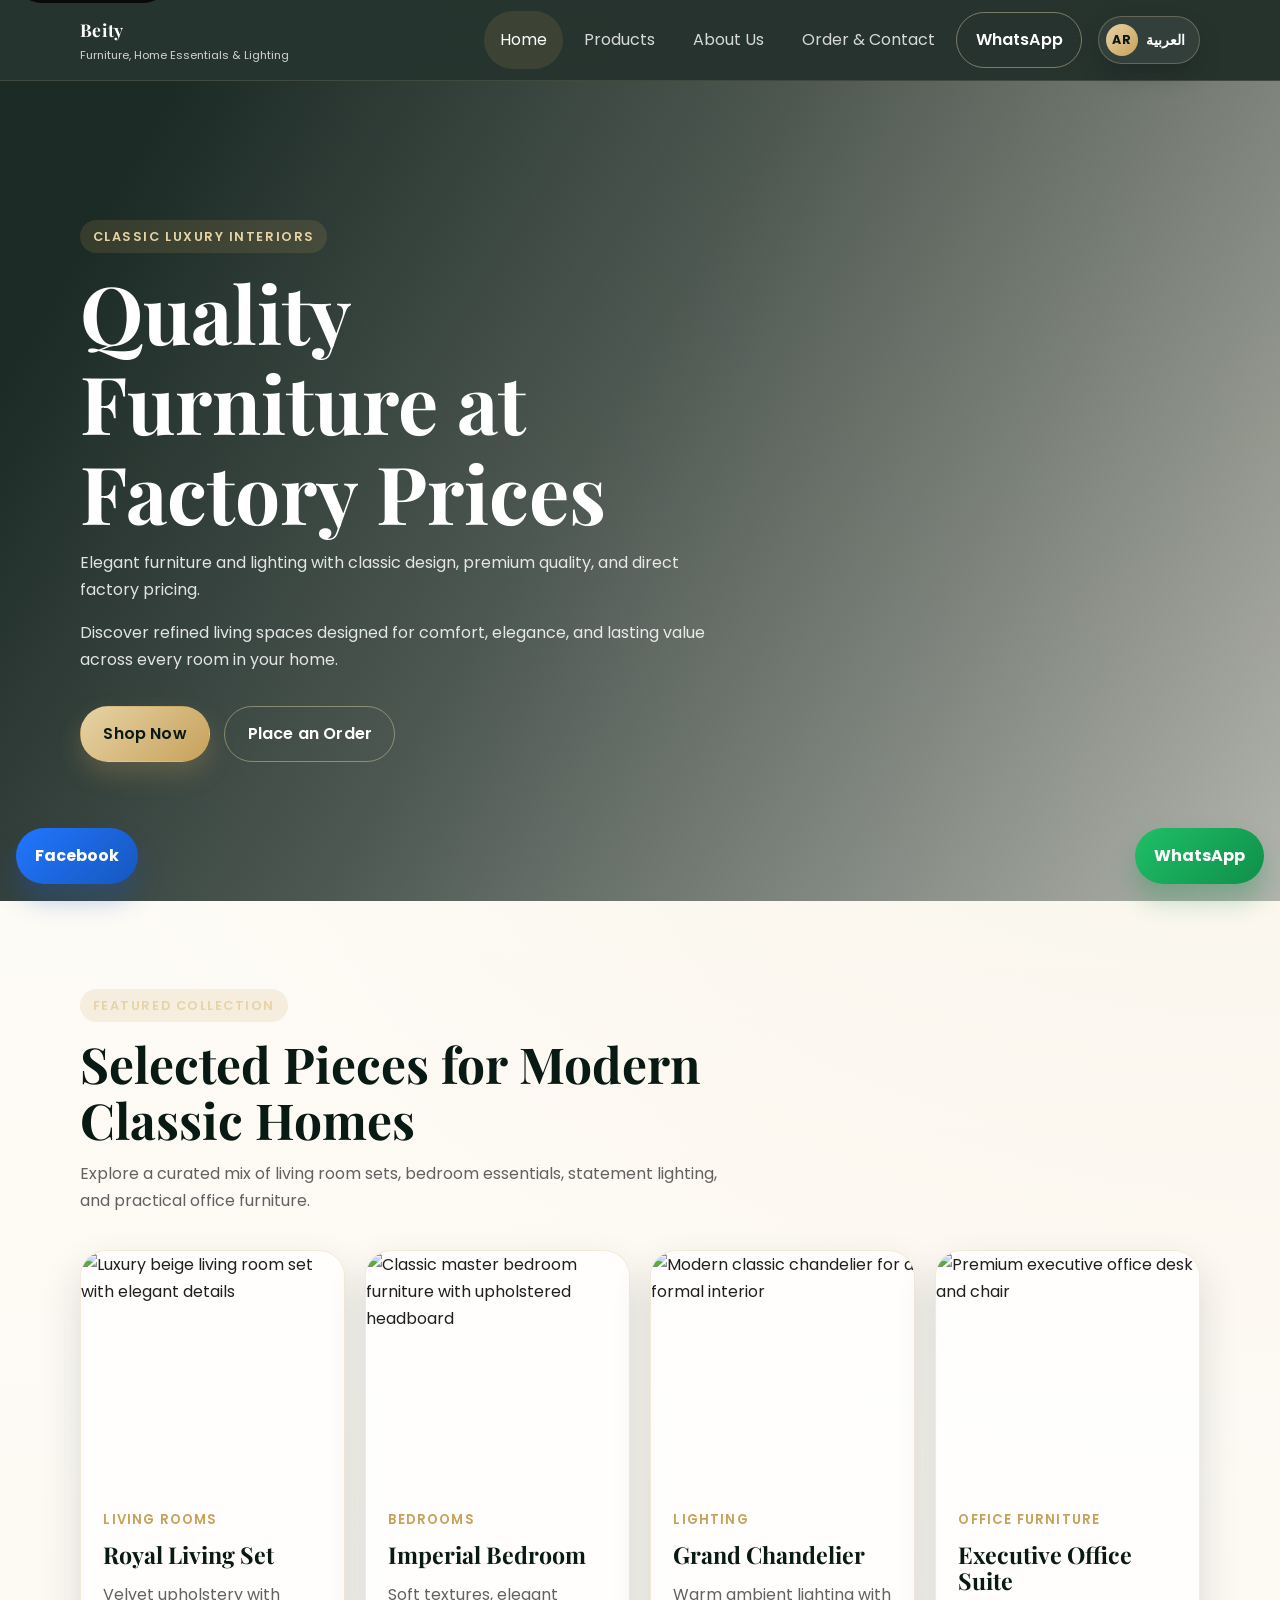
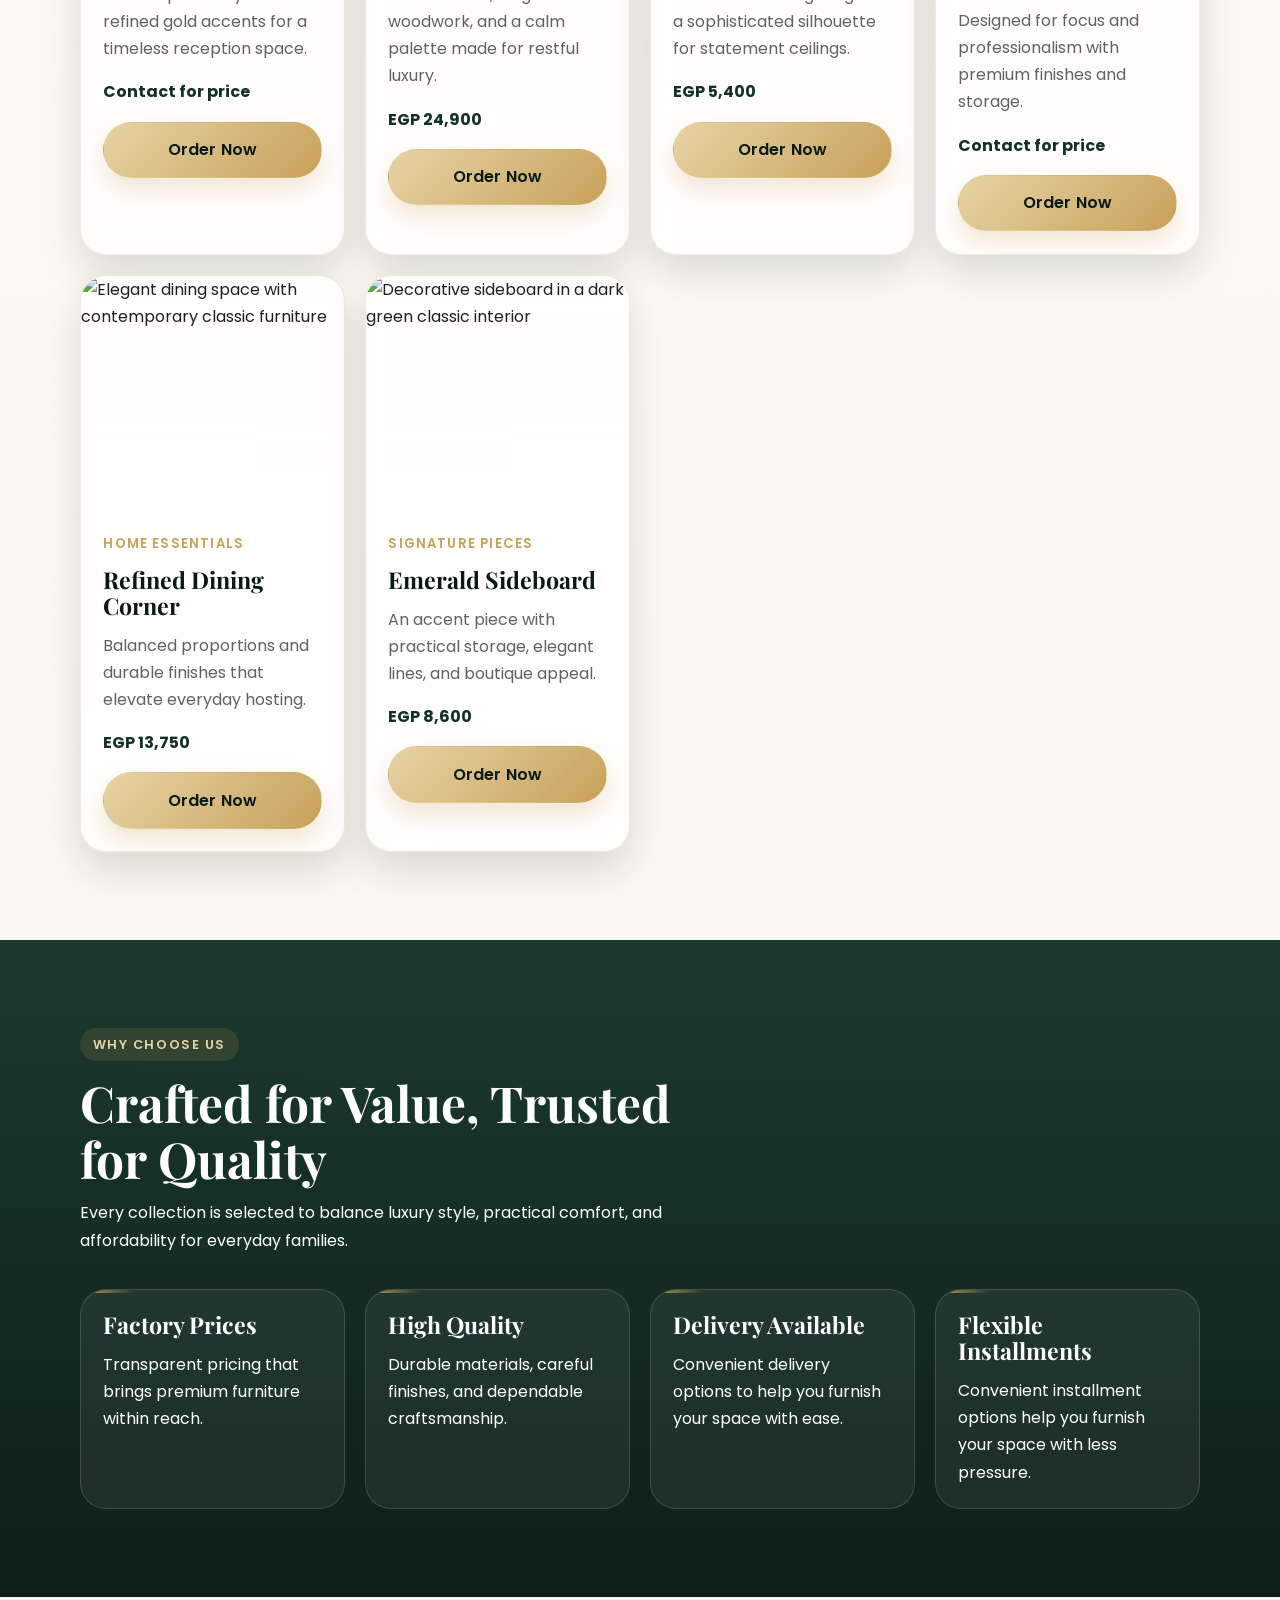
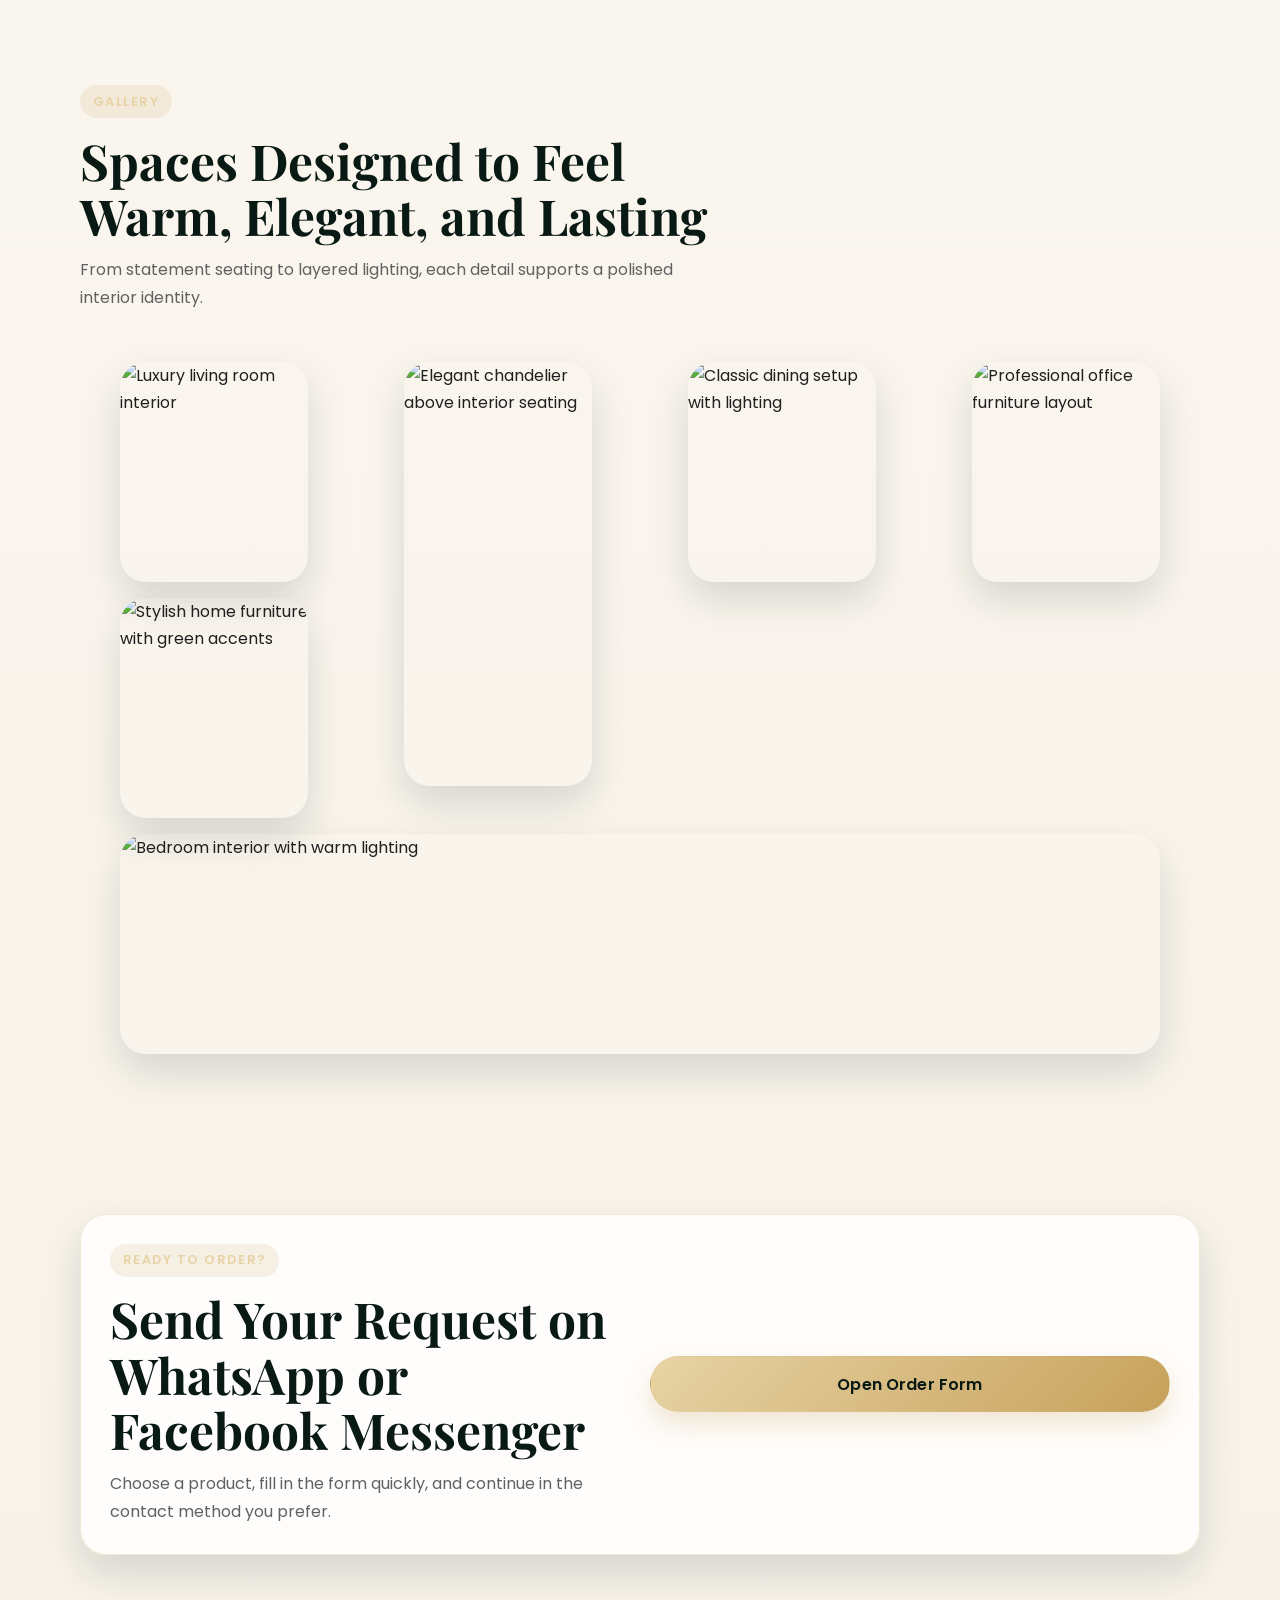
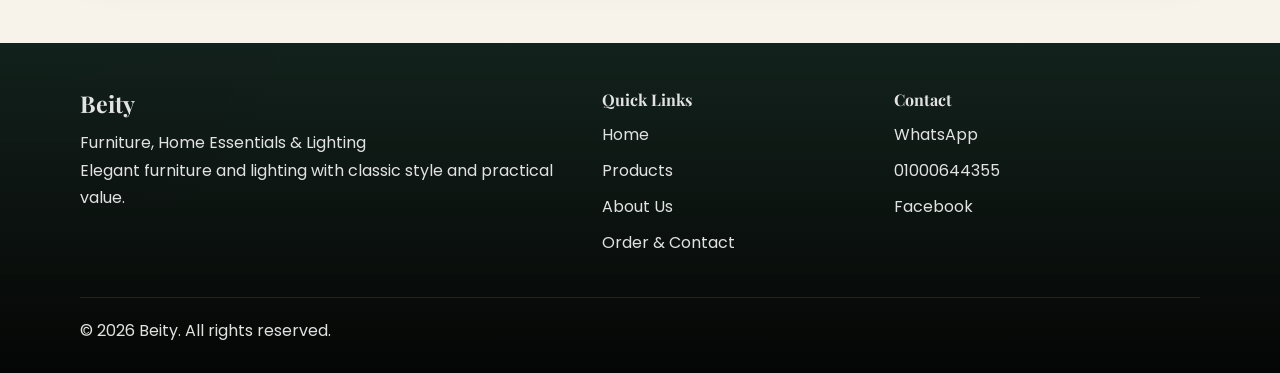
==== commit 2da88b3f: "again" ====
--- a/index.html
+++ b/index.html
@@ -25,20 +25,28 @@
           </span>
         </a>
 
-        <button class="nav-toggle" type="button" aria-expanded="false" aria-controls="nav-menu" aria-label="Toggle navigation">
-          <span></span>
-          <span></span>
-          <span></span>
-        </button>
-
         <div class="nav-menu" id="nav-menu">
           <a class="nav-link active" href="index.html" aria-current="page">Home</a>
           <a class="nav-link" href="products.html">Products</a>
           <a class="nav-link" href="about.html">About Us</a>
           <a class="nav-link" href="contact.html">Order &amp; Contact</a>
-          <a class="button button-sm button-outline" href="index-ar.html">العربية</a>
           <a class="button button-sm button-outline" href="https://wa.me/201000644355?text=Hello%20Beity%2C%20I%20would%20like%20to%20know%20more%20about%20your%20products." target="_blank" rel="noopener noreferrer">WhatsApp</a>
         </div>
+
+        <div class="navbar-actions">
+          <a class="lang-switch" href="index-ar.html" aria-label="Switch to Arabic">
+            <span class="lang-switch-code">AR</span>
+            <span class="lang-switch-text">العربية</span>
+          </a>
+
+          <button class="nav-toggle" type="button" aria-expanded="false" aria-controls="nav-menu" aria-label="Open menu" data-open-label="Open menu" data-close-label="Close menu">
+            <span></span>
+            <span></span>
+            <span></span>
+          </button>
+        </div>
+
+        <button class="nav-backdrop" type="button" aria-label="Close navigation"></button>
       </nav>
     </div>
   </header>
--- a/styles.css
+++ b/styles.css
@@ -42,6 +42,10 @@
   line-height: 1.7;
 }
 
+body.nav-open {
+  overflow: hidden;
+}
+
 img {
   display: block;
   max-width: 100%;
@@ -87,6 +91,7 @@
   position: sticky;
   top: 0;
   z-index: 999;
+  isolation: isolate;
   backdrop-filter: blur(18px);
   background: rgba(9, 25, 20, 0.88);
   border-bottom: 1px solid rgba(231, 211, 165, 0.14);
@@ -96,7 +101,6 @@
   position: relative;
   display: flex;
   align-items: center;
-  justify-content: space-between;
   min-height: 80px;
   gap: 1rem;
 }
@@ -105,6 +109,7 @@
   display: inline-flex;
   align-items: center;
   gap: 0.85rem;
+  min-width: 0;
   color: var(--color-white);
 }
 
@@ -118,11 +123,59 @@
   font-family: "Playfair Display", serif;
   font-size: 1.1rem;
   letter-spacing: 0.02em;
+  white-space: nowrap;
 }
 
 .brand-text small {
   font-size: 0.7rem;
   color: rgba(255, 255, 255, 0.78);
+}
+
+.navbar-actions {
+  display: inline-flex;
+  align-items: center;
+  gap: 0.7rem;
+  margin-inline-start: auto;
+}
+
+.lang-switch {
+  display: inline-flex;
+  align-items: center;
+  gap: 0.55rem;
+  min-height: 3rem;
+  padding: 0.35rem 0.85rem 0.35rem 0.4rem;
+  border: 1px solid rgba(231, 211, 165, 0.28);
+  border-radius: 999px;
+  background: rgba(255, 255, 255, 0.06);
+  color: var(--color-white);
+  box-shadow: 0 12px 24px rgba(0, 0, 0, 0.16);
+  transition: transform var(--transition), background-color var(--transition), border-color var(--transition);
+}
+
+.lang-switch:hover {
+  transform: translateY(-2px);
+  background: rgba(255, 255, 255, 0.1);
+  border-color: rgba(231, 211, 165, 0.42);
+}
+
+.lang-switch-code {
+  display: inline-flex;
+  align-items: center;
+  justify-content: center;
+  width: 2rem;
+  height: 2rem;
+  border-radius: 50%;
+  background: linear-gradient(135deg, var(--color-gold-soft), var(--color-gold));
+  color: var(--color-forest-deep);
+  font-size: 0.78rem;
+  font-weight: 700;
+  letter-spacing: 0.08em;
+}
+
+.lang-switch-text {
+  font-size: 0.9rem;
+  font-weight: 600;
+  line-height: 1;
 }
 
 .nav-toggle {
@@ -130,13 +183,21 @@
   flex-direction: column;
   justify-content: center;
   gap: 0.3rem;
-  width: 3rem;
-  height: 3rem;
+  width: 3.25rem;
+  height: 3.25rem;
+  padding: 0;
   border: 1px solid rgba(231, 211, 165, 0.25);
-  border-radius: 50%;
-  background: transparent;
+  border-radius: 999px;
+  background: rgba(255, 255, 255, 0.06);
   color: var(--color-white);
   cursor: pointer;
+  transition: background-color var(--transition), border-color var(--transition), transform var(--transition);
+}
+
+.nav-toggle:hover {
+  transform: translateY(-2px);
+  background: rgba(255, 255, 255, 0.1);
+  border-color: rgba(231, 211, 165, 0.42);
 }
 
 .nav-toggle span {
@@ -147,19 +208,34 @@
   transition: transform var(--transition), opacity var(--transition);
 }
 
+.nav-toggle.is-open span:nth-child(1) {
+  transform: translateY(0.32rem) rotate(45deg);
+}
+
+.nav-toggle.is-open span:nth-child(2) {
+  opacity: 0;
+}
+
+.nav-toggle.is-open span:nth-child(3) {
+  transform: translateY(-0.32rem) rotate(-45deg);
+}
+
 .nav-menu {
   position: absolute;
   inset: calc(100% + 0.8rem) 0 auto;
   display: grid;
-  gap: 0.35rem;
+  gap: 0.55rem;
   padding: 1rem;
-  border-radius: var(--radius-md);
+  border-radius: 24px;
   background: rgba(7, 16, 13, 0.97);
   border: 1px solid rgba(231, 211, 165, 0.18);
   box-shadow: var(--shadow-soft);
   opacity: 0;
   visibility: hidden;
   transform: translateY(-10px);
+  z-index: 1002;
+  max-height: calc(100vh - 7rem);
+  overflow-y: auto;
   transition: opacity var(--transition), transform var(--transition), visibility var(--transition);
 }
 
@@ -169,17 +245,46 @@
   transform: translateY(0);
 }
 
+.nav-menu .button {
+  width: 100%;
+}
+
+.nav-backdrop {
+  position: fixed;
+  inset: 0;
+  z-index: 1001;
+  border: 0;
+  padding: 0;
+  background: rgba(9, 25, 20, 0.52);
+  opacity: 0;
+  visibility: hidden;
+  pointer-events: none;
+  transition: opacity var(--transition), visibility var(--transition);
+}
+
+.nav-backdrop.is-open {
+  opacity: 1;
+  visibility: visible;
+  pointer-events: auto;
+}
+
 .nav-link {
-  padding: 0.9rem 1rem;
+  display: flex;
+  align-items: center;
+  min-height: 3.25rem;
+  padding: 0.95rem 1rem;
   color: rgba(255, 255, 255, 0.82);
-  border-radius: 999px;
-  transition: color var(--transition), background-color var(--transition);
+  border: 1px solid rgba(255, 255, 255, 0.04);
+  border-radius: 18px;
+  background: rgba(255, 255, 255, 0.03);
+  transition: color var(--transition), background-color var(--transition), border-color var(--transition);
 }
 
 .nav-link:hover,
 .nav-link.active {
   color: var(--color-white);
   background: rgba(199, 161, 90, 0.14);
+  border-color: rgba(231, 211, 165, 0.16);
 }
 
 .button {
@@ -873,6 +978,10 @@
     display: none;
   }
 
+  .navbar-actions {
+    margin-inline-start: 0;
+  }
+
   .nav-menu {
     position: static;
     display: flex;
@@ -885,10 +994,25 @@
     opacity: 1;
     visibility: visible;
     transform: none;
+    max-height: none;
+    overflow: visible;
+    margin-inline-start: auto;
   }
 
   .nav-link {
     padding-inline: 1rem;
+    min-height: auto;
+    border: 0;
+    border-radius: 999px;
+    background: transparent;
+  }
+
+  .nav-menu .button {
+    width: auto;
+  }
+
+  .nav-backdrop {
+    display: none;
   }
 
   .hero-content {
@@ -909,6 +1033,10 @@
 }
 
 @media (max-width: 719px) {
+  .brand-text small {
+    display: none;
+  }
+
   .gallery-tall,
   .gallery-wide {
     grid-row: auto;
@@ -920,6 +1048,40 @@
     min-height: 3.15rem;
     padding-inline: 0.95rem;
     font-size: 0.9rem;
+  }
+}
+
+@media (max-width: 560px) {
+  .navbar {
+    min-height: 74px;
+  }
+
+  .navbar-actions {
+    gap: 0.5rem;
+  }
+
+  .lang-switch {
+    padding-inline: 0.38rem 0.72rem;
+  }
+
+  .lang-switch-text {
+    font-size: 0.82rem;
+  }
+}
+
+@media (max-width: 420px) {
+  .lang-switch {
+    min-height: 2.8rem;
+    padding-inline: 0.38rem;
+  }
+
+  .lang-switch-text {
+    display: none;
+  }
+
+  .nav-toggle {
+    width: 2.95rem;
+    height: 2.95rem;
   }
 }
 
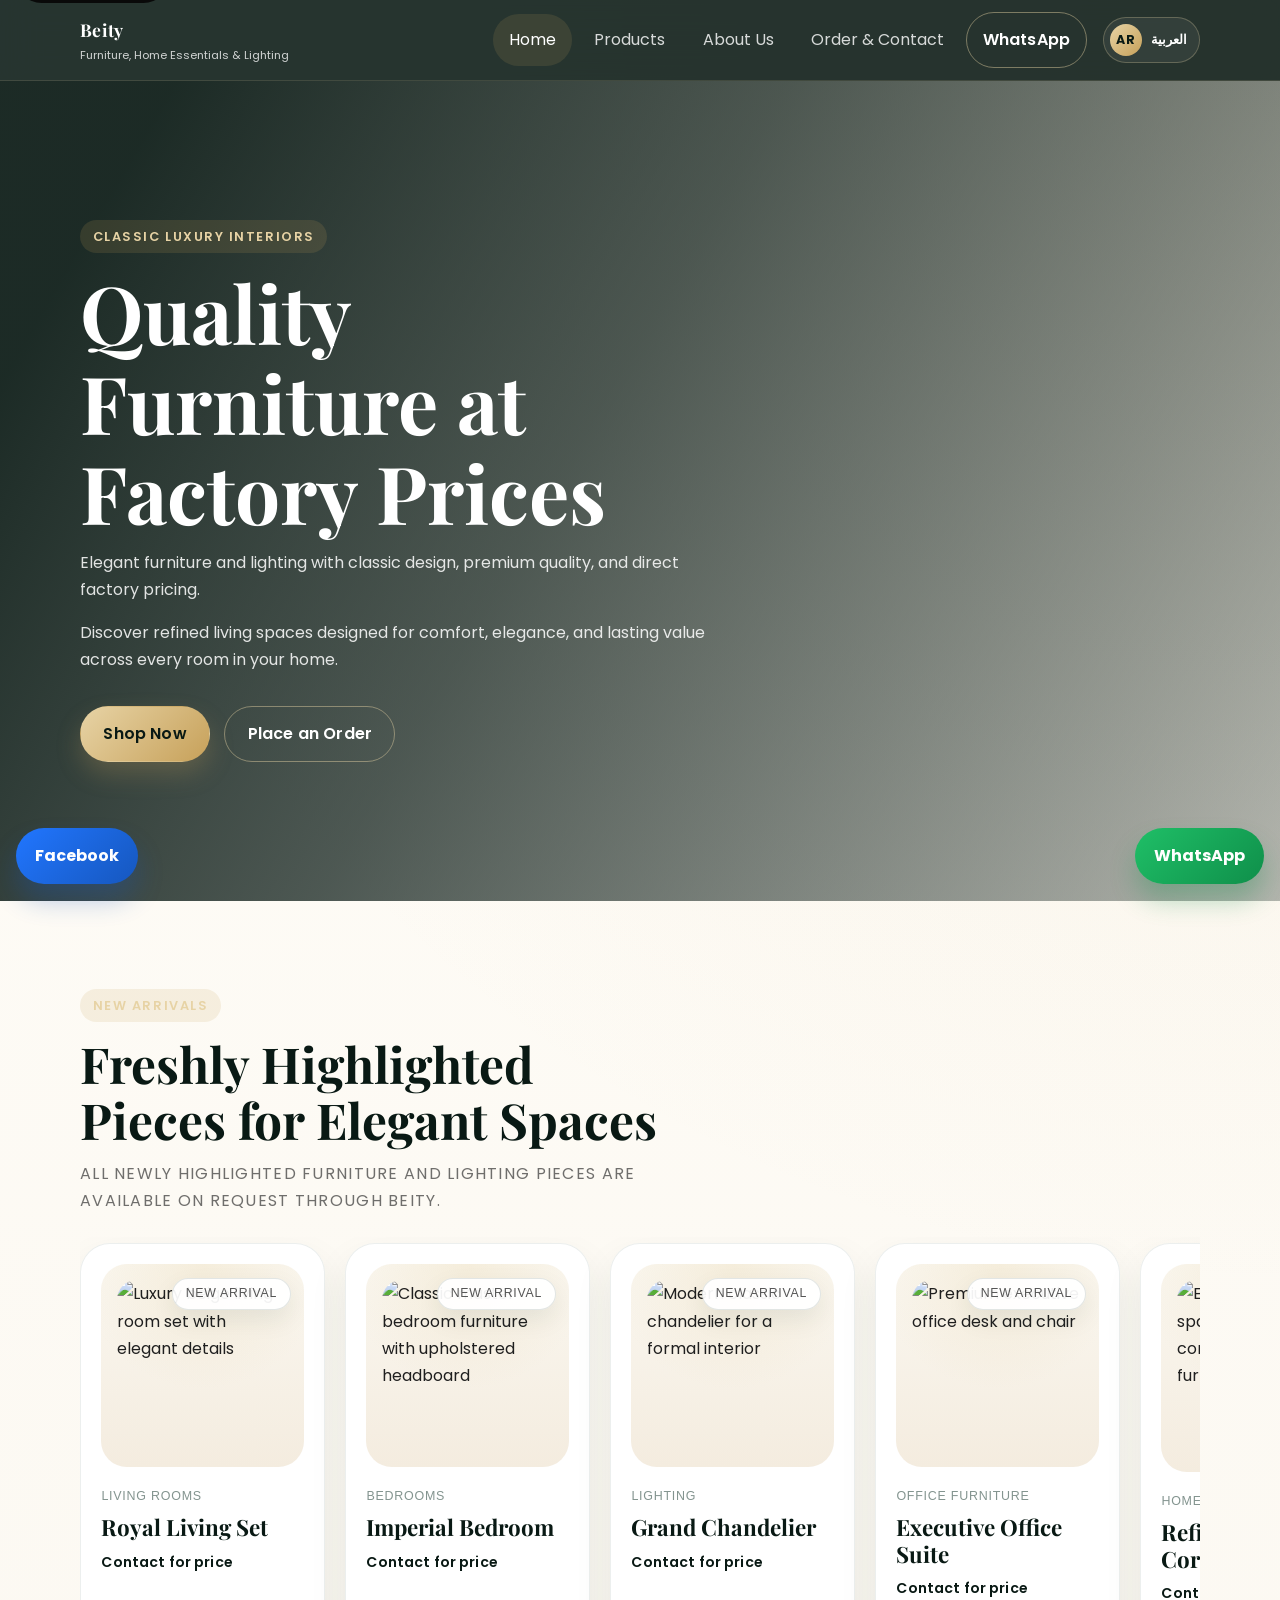
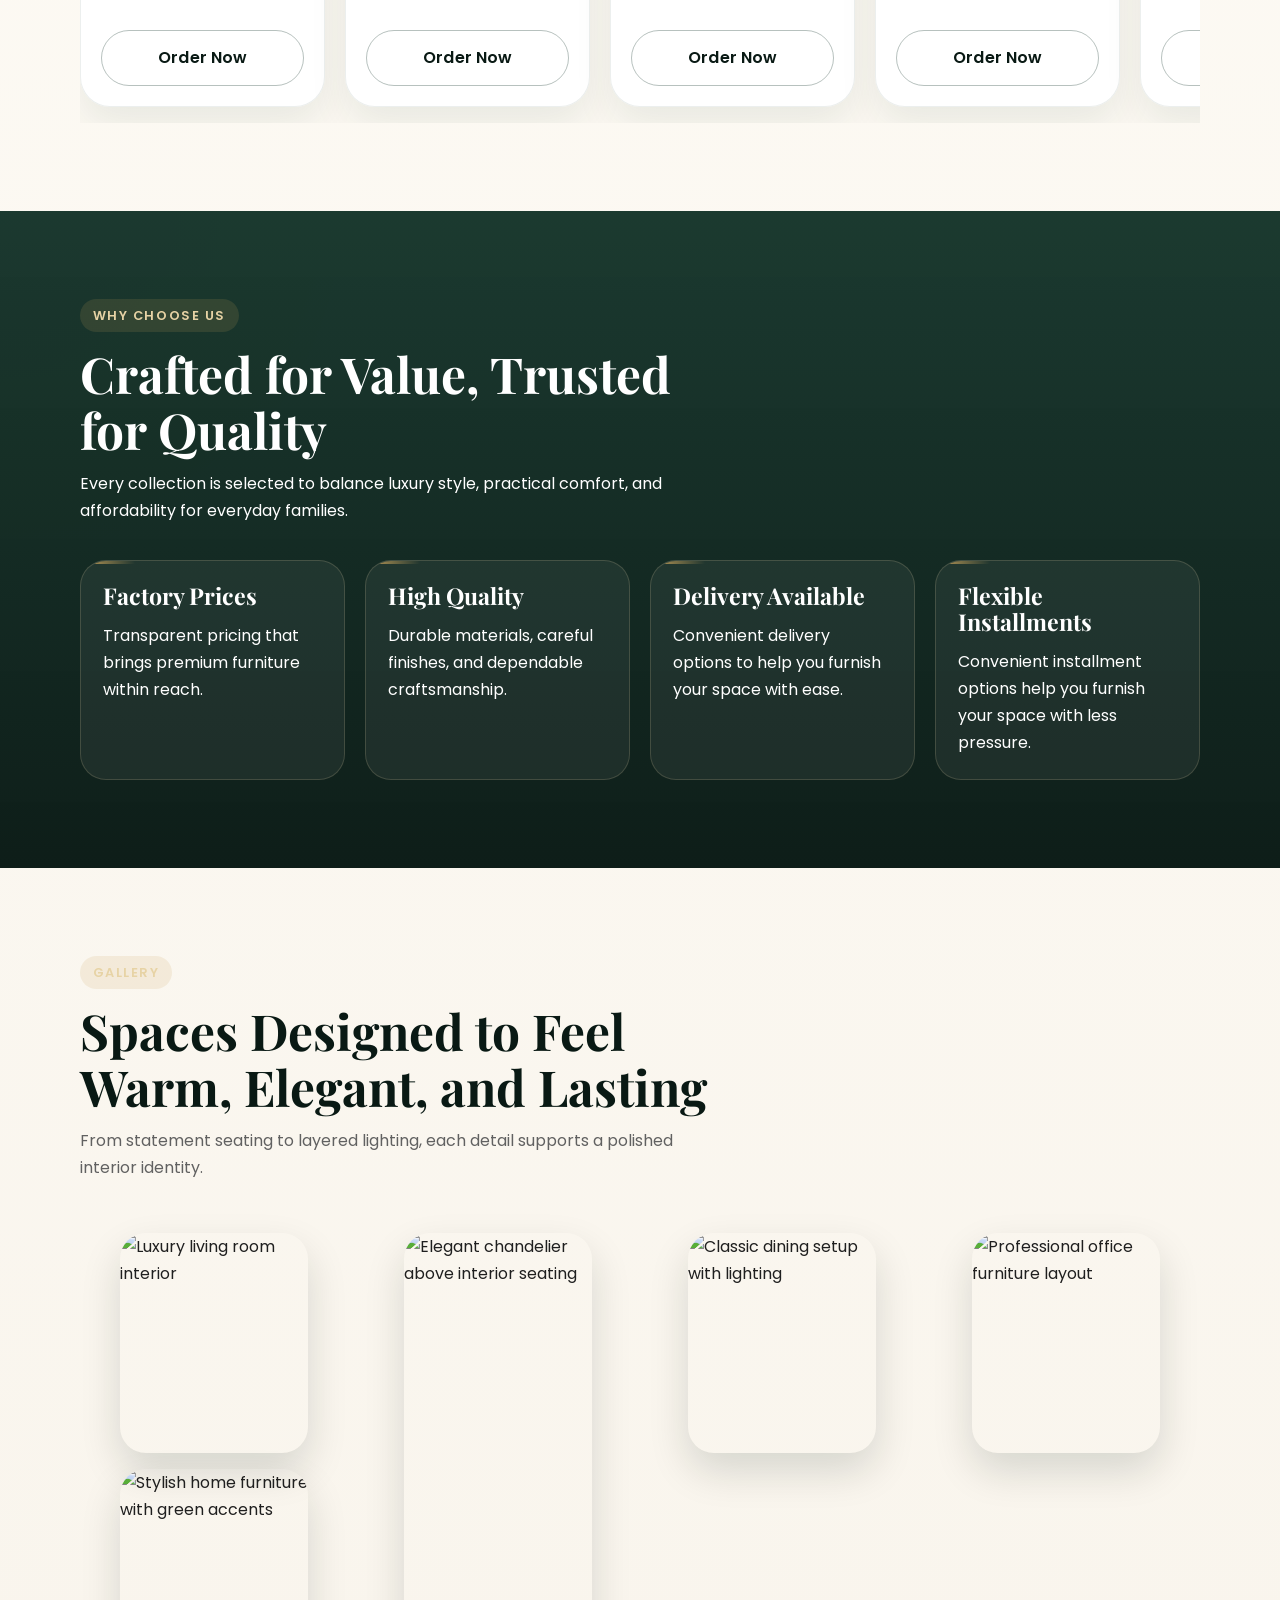
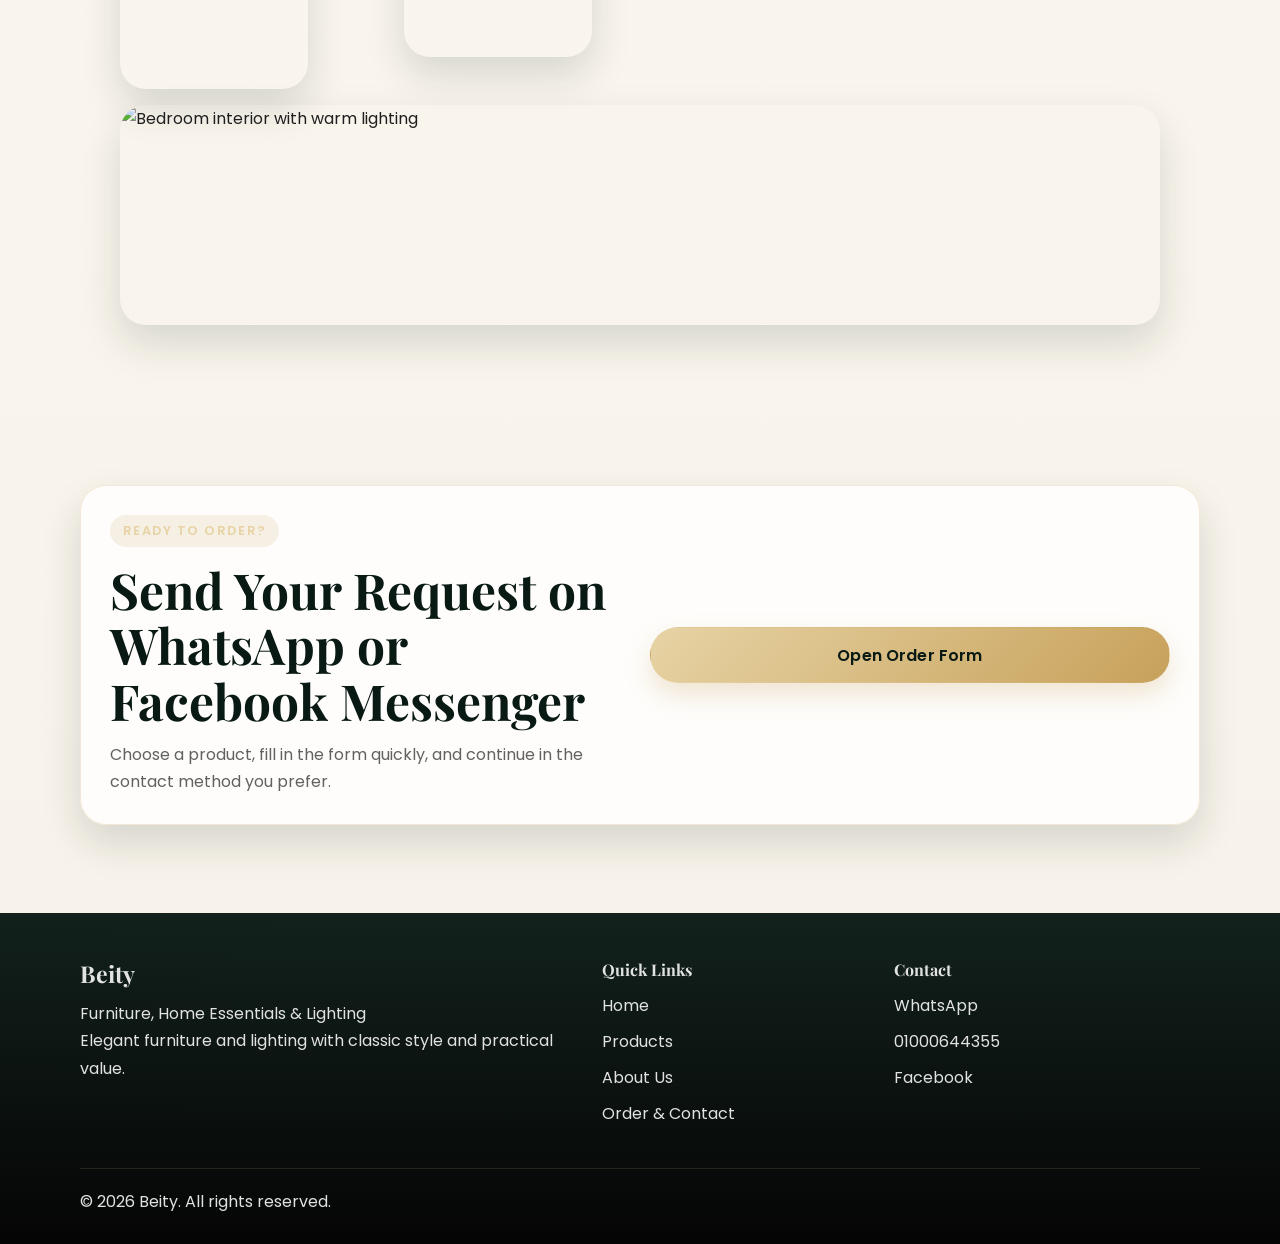
==== commit ec56cfee: "catalog style" ====
--- a/index.html
+++ b/index.html
@@ -72,9 +72,9 @@
     <section class="section" id="featured-products">
       <div class="container">
         <div class="section-heading reveal">
-          <span class="eyebrow">Featured Collection</span>
-          <h2>Selected Pieces for Modern Classic Homes</h2>
-          <p>Explore a curated mix of living room sets, bedroom essentials, statement lighting, and practical office furniture.</p>
+          <span class="eyebrow">New Arrivals</span>
+          <h2>Freshly Highlighted Pieces for Elegant Spaces</h2>
+          <p>All newly highlighted furniture and lighting pieces are available on request through Beity.</p>
         </div>
 
         <div class="product-grid">
--- a/styles.css
+++ b/styles.css
@@ -917,6 +917,205 @@
   border-color: transparent;
 }
 
+.product-card .button-outline {
+  color: var(--color-forest-deep);
+  background: rgba(255, 255, 255, 0.96);
+  border-color: rgba(199, 161, 90, 0.3);
+  box-shadow: inset 0 0 0 1px rgba(199, 161, 90, 0.08);
+}
+
+.product-card .button-outline:hover {
+  color: var(--color-white);
+  background: var(--color-forest);
+  border-color: var(--color-forest);
+}
+
+#featured-products {
+  overflow: hidden;
+}
+
+#featured-products .section-heading {
+  max-width: 38rem;
+  margin-bottom: 1.4rem;
+}
+
+#featured-products .section-heading p {
+  color: rgba(31, 31, 31, 0.64);
+  text-transform: uppercase;
+  letter-spacing: 0.08em;
+}
+
+#featured-products .product-grid {
+  display: grid;
+  grid-auto-flow: column;
+  grid-auto-columns: minmax(250px, 280px);
+  gap: 1.25rem;
+  overflow-x: auto;
+  overscroll-behavior-x: contain;
+  padding: 0.4rem 0.15rem 1rem;
+  scroll-snap-type: x proximity;
+  scrollbar-width: thin;
+  scrollbar-color: rgba(18, 50, 40, 0.2) transparent;
+}
+
+#featured-products .product-grid::-webkit-scrollbar {
+  height: 0.45rem;
+}
+
+#featured-products .product-grid::-webkit-scrollbar-thumb {
+  background: rgba(18, 50, 40, 0.18);
+  border-radius: 999px;
+}
+
+#featured-products .product-card {
+  position: relative;
+  display: flex;
+  flex-direction: column;
+  min-height: 100%;
+  padding: 1.25rem;
+  border-radius: 30px;
+  border: 1px solid rgba(18, 50, 40, 0.08);
+  background: rgba(255, 255, 255, 0.96);
+  box-shadow: 0 18px 38px rgba(18, 50, 40, 0.08);
+  scroll-snap-align: start;
+}
+
+#featured-products .product-card:hover {
+  transform: translateY(-4px);
+  box-shadow: 0 24px 44px rgba(18, 50, 40, 0.12);
+}
+
+#featured-products .product-card::before {
+  content: "";
+  position: absolute;
+  inset: 0;
+  border-radius: inherit;
+  background: linear-gradient(180deg, rgba(255, 255, 255, 0) 0%, rgba(231, 211, 165, 0.16) 100%);
+  opacity: 0;
+  transition: opacity var(--transition);
+  pointer-events: none;
+}
+
+#featured-products .product-card:hover::before {
+  opacity: 1;
+}
+
+#featured-products .product-media {
+  position: relative;
+  display: flex;
+  align-items: center;
+  justify-content: center;
+  aspect-ratio: 1 / 1;
+  padding: 1rem;
+  border-radius: 26px;
+  background:
+    radial-gradient(circle at top, rgba(231, 211, 165, 0.28), transparent 55%),
+    linear-gradient(180deg, #faf7f0 0%, #f4ecdf 100%);
+}
+
+#featured-products .product-media::after {
+  content: "New Arrival";
+  position: absolute;
+  top: 0.85rem;
+  right: 0.85rem;
+  display: inline-flex;
+  align-items: center;
+  min-height: 2rem;
+  padding-inline: 0.8rem;
+  border: 1px solid rgba(18, 50, 40, 0.12);
+  border-radius: 999px;
+  background: rgba(255, 255, 255, 0.94);
+  color: rgba(31, 31, 31, 0.76);
+  font-size: 0.77rem;
+  font-weight: 500;
+  letter-spacing: 0.06em;
+  text-transform: uppercase;
+  box-shadow: 0 10px 24px rgba(18, 50, 40, 0.08);
+}
+
+html[dir="rtl"] #featured-products .product-media::after {
+  content: "وصل حديثًا";
+  right: auto;
+  left: 0.85rem;
+}
+
+#featured-products .product-media img {
+  width: 100%;
+  height: 100%;
+  object-fit: cover;
+  border-radius: 20px;
+}
+
+#featured-products .product-content {
+  display: flex;
+  flex: 1;
+  flex-direction: column;
+  gap: 0.45rem;
+  padding: 1.15rem 0 0;
+}
+
+#featured-products .product-category {
+  display: inline-block;
+  margin-bottom: 0;
+  color: rgba(18, 50, 40, 0.52);
+  font-size: 0.78rem;
+  font-weight: 500;
+  letter-spacing: 0.06em;
+  text-transform: uppercase;
+}
+
+#featured-products .product-content h3 {
+  margin-bottom: 0;
+  font-size: 1.4rem;
+  line-height: 1.2;
+}
+
+#featured-products .product-content p {
+  display: none;
+}
+
+#featured-products .product-content strong {
+  display: inline-flex;
+  align-self: flex-start;
+  margin-top: 0.15rem;
+  color: transparent;
+  font-size: 0;
+  font-weight: 700;
+}
+
+#featured-products .product-content strong::after {
+  content: "Contact for price";
+  color: var(--color-forest-deep);
+  font-size: 0.88rem;
+  font-weight: 600;
+  letter-spacing: 0.01em;
+}
+
+html[dir="rtl"] #featured-products .product-content strong::after {
+  content: "السعر عند التواصل";
+}
+
+#featured-products .product-actions {
+  margin-top: auto;
+  padding-top: 1rem;
+}
+
+#featured-products .product-actions .button {
+  width: 100%;
+  min-height: 3.05rem;
+  color: var(--color-forest-deep);
+  background: transparent;
+  border: 1px solid rgba(18, 50, 40, 0.3);
+  box-shadow: none;
+  font-size: 1rem;
+}
+
+#featured-products .product-actions .button:hover {
+  color: var(--color-white);
+  background: var(--color-forest-deep);
+  border-color: var(--color-forest-deep);
+}
+
 .form-grid {
   display: grid;
   gap: 0.9rem;
@@ -1033,6 +1232,20 @@
 }
 
 @media (max-width: 719px) {
+  #featured-products .product-grid {
+    grid-auto-columns: minmax(76vw, 82vw);
+    gap: 1rem;
+  }
+
+  #featured-products .product-card {
+    padding: 1rem;
+    border-radius: 24px;
+  }
+
+  #featured-products .product-content h3 {
+    font-size: 1.25rem;
+  }
+
   .brand-text small {
     display: none;
   }
@@ -1048,6 +1261,79 @@
     min-height: 3.15rem;
     padding-inline: 0.95rem;
     font-size: 0.9rem;
+  }
+}
+
+@media (min-width: 900px) {
+  .navbar {
+    display: grid;
+    grid-template-columns: auto minmax(0, 1fr) auto;
+    align-items: center;
+    column-gap: 1rem;
+  }
+
+  .brand {
+    min-width: max-content;
+  }
+
+  .nav-menu {
+    position: static !important;
+    inset: auto !important;
+    display: flex !important;
+    align-items: center;
+    justify-content: flex-end;
+    flex-wrap: wrap;
+    gap: 0.35rem;
+    padding: 0;
+    margin: 0;
+    background: transparent;
+    border: 0;
+    box-shadow: none;
+    opacity: 1;
+    visibility: visible;
+    transform: none;
+    max-height: none;
+    overflow: visible;
+  }
+
+  .nav-link {
+    display: inline-flex;
+    align-items: center;
+    min-height: 2.85rem;
+    padding: 0.75rem 1rem;
+    border: 0;
+    border-radius: 999px;
+    background: transparent;
+    white-space: nowrap;
+  }
+
+  .nav-menu .button {
+    width: auto;
+    min-height: 2.85rem;
+    padding-inline: 1rem;
+  }
+
+  .navbar-actions {
+    display: inline-flex;
+    align-items: center;
+    justify-self: end;
+    gap: 0.75rem;
+    margin-inline-start: 0;
+  }
+
+  .lang-switch {
+    min-height: 2.85rem;
+    padding: 0.3rem 0.78rem 0.3rem 0.35rem;
+    box-shadow: none;
+    white-space: nowrap;
+  }
+
+  .lang-switch-text {
+    font-size: 0.84rem;
+  }
+
+  .nav-backdrop {
+    display: none !important;
   }
 }
 
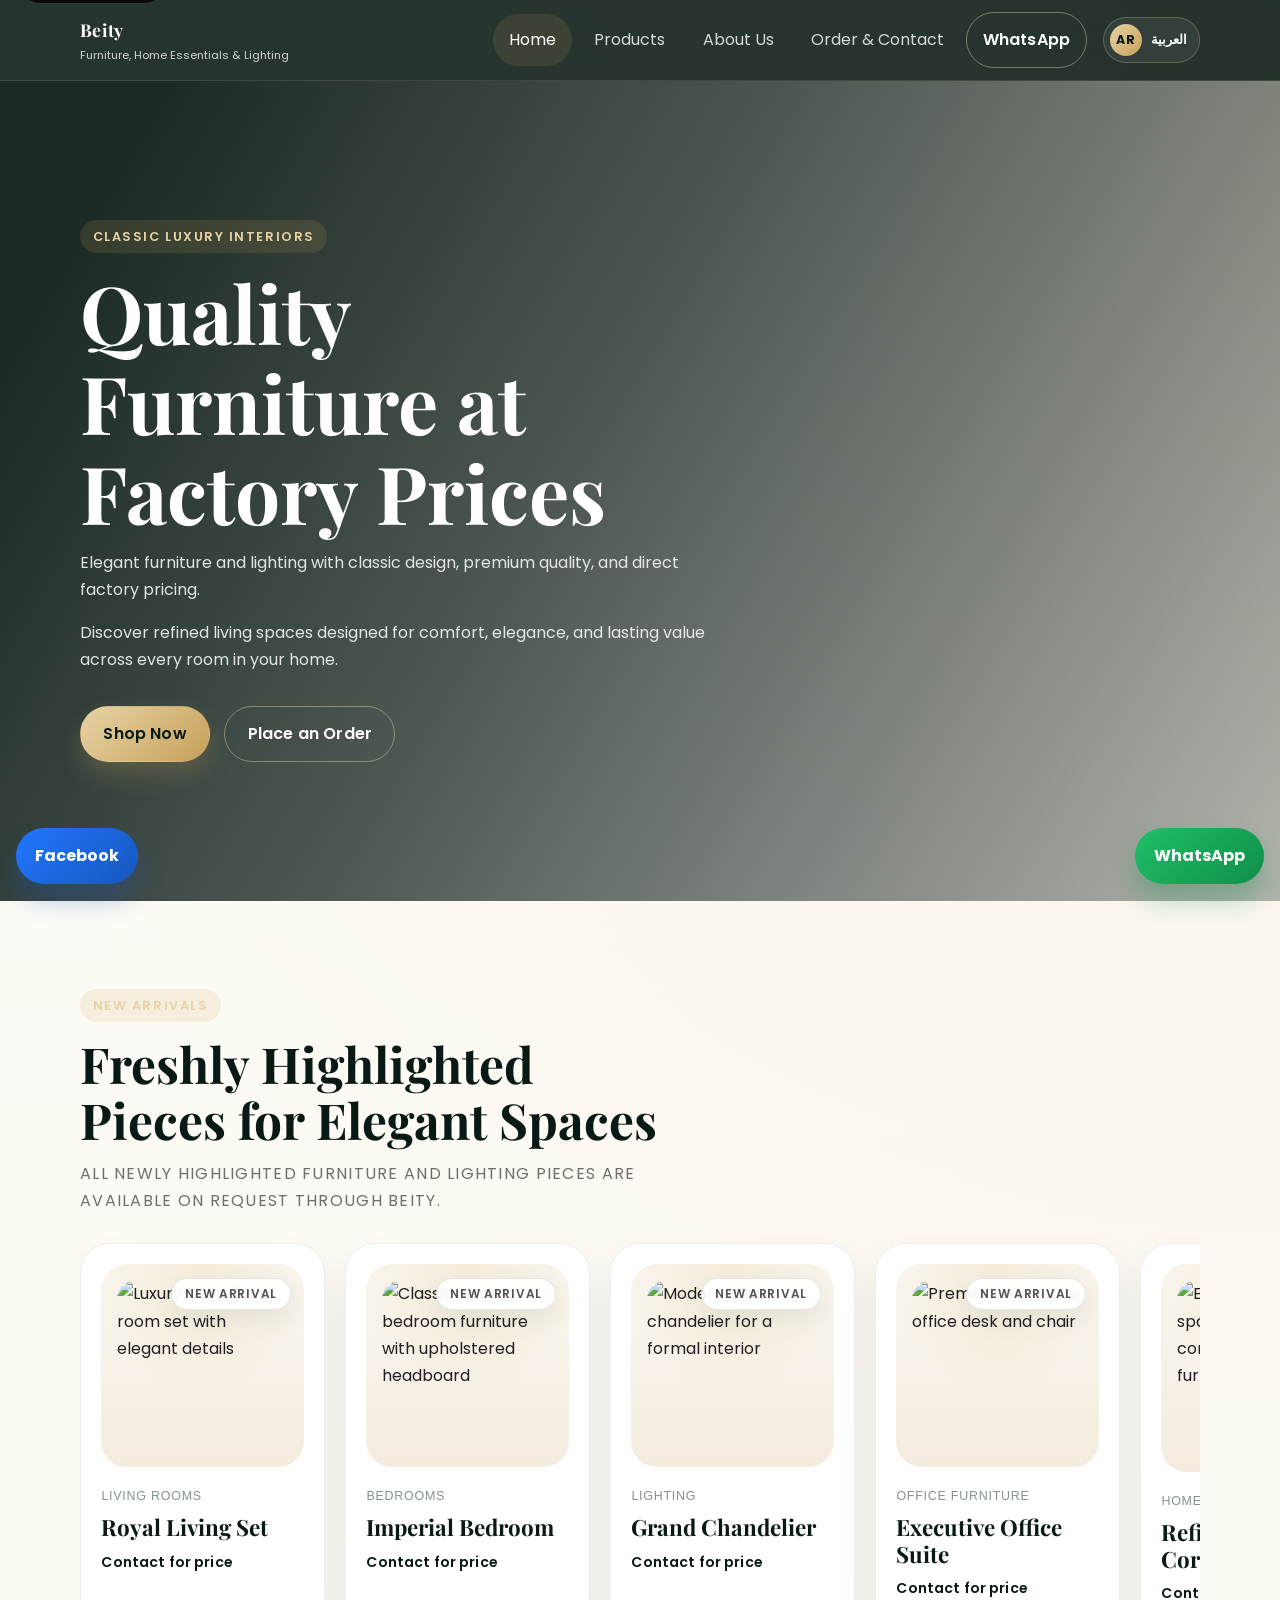
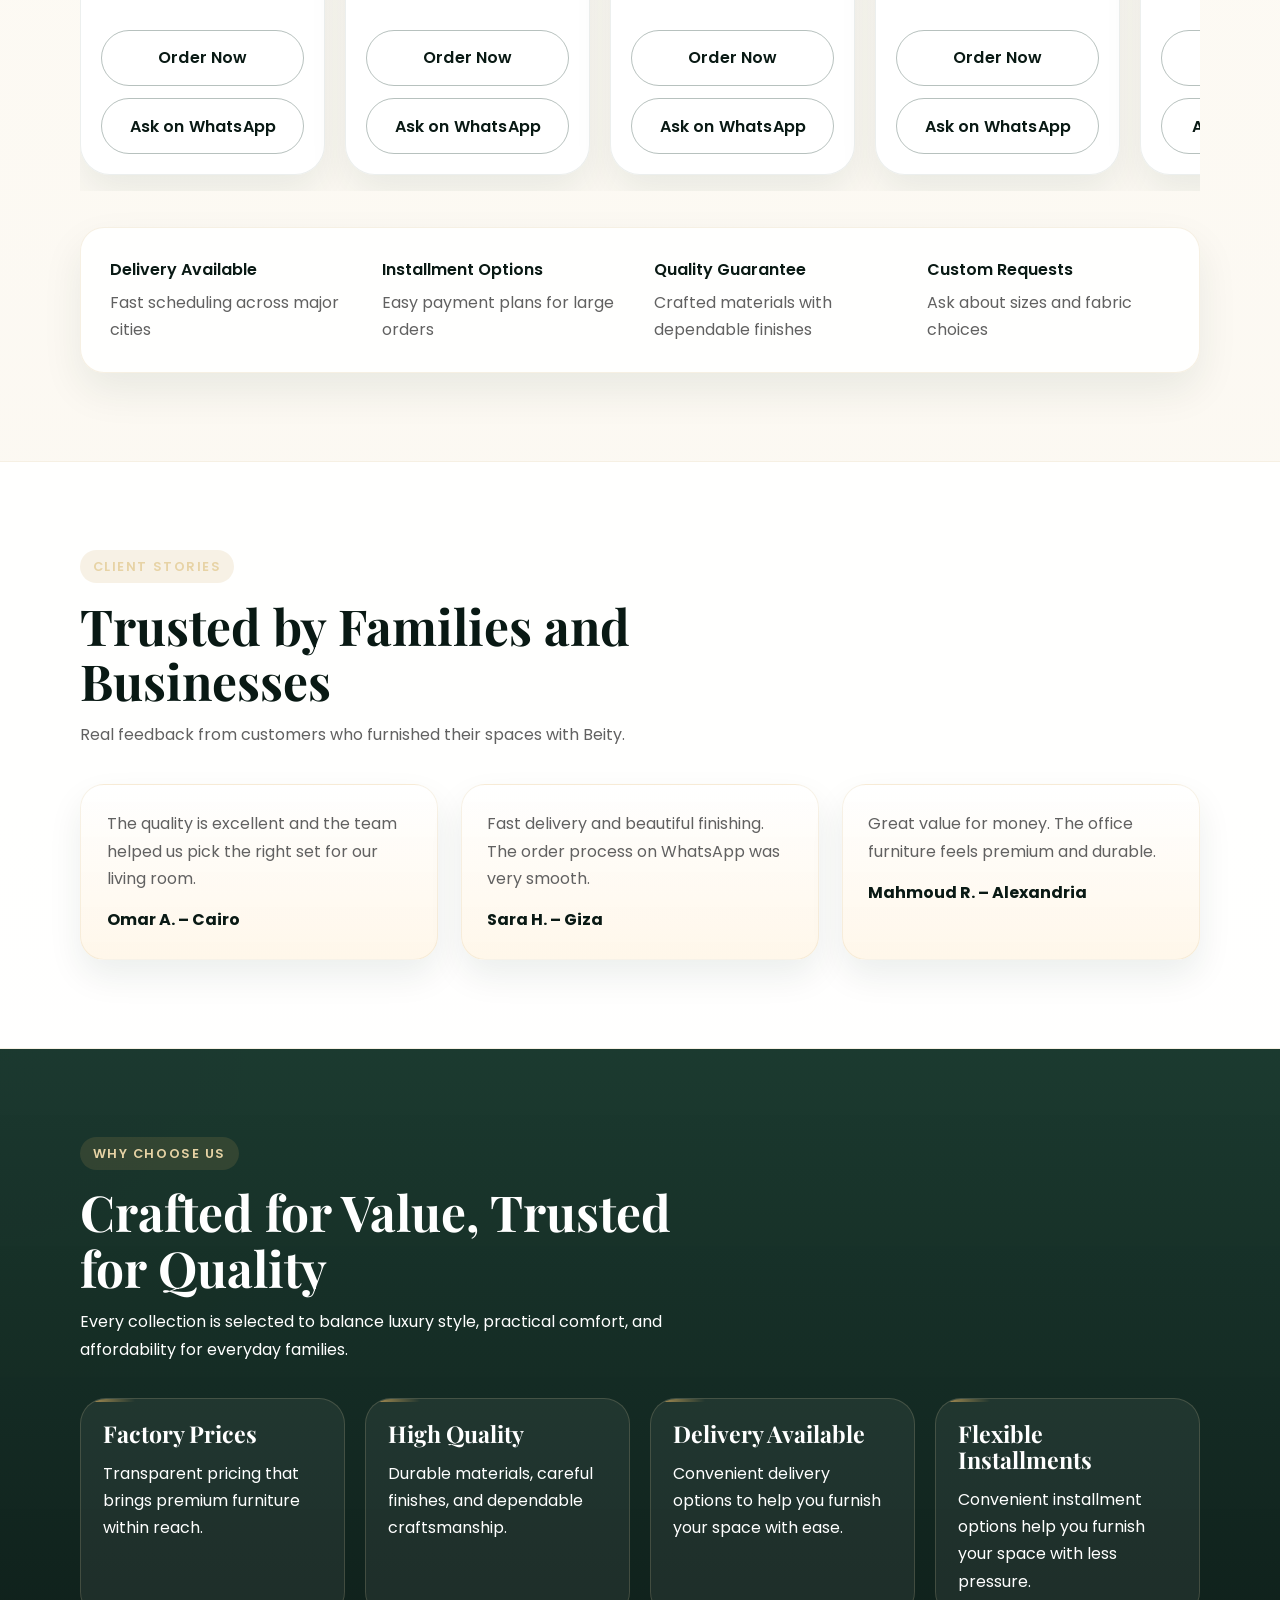
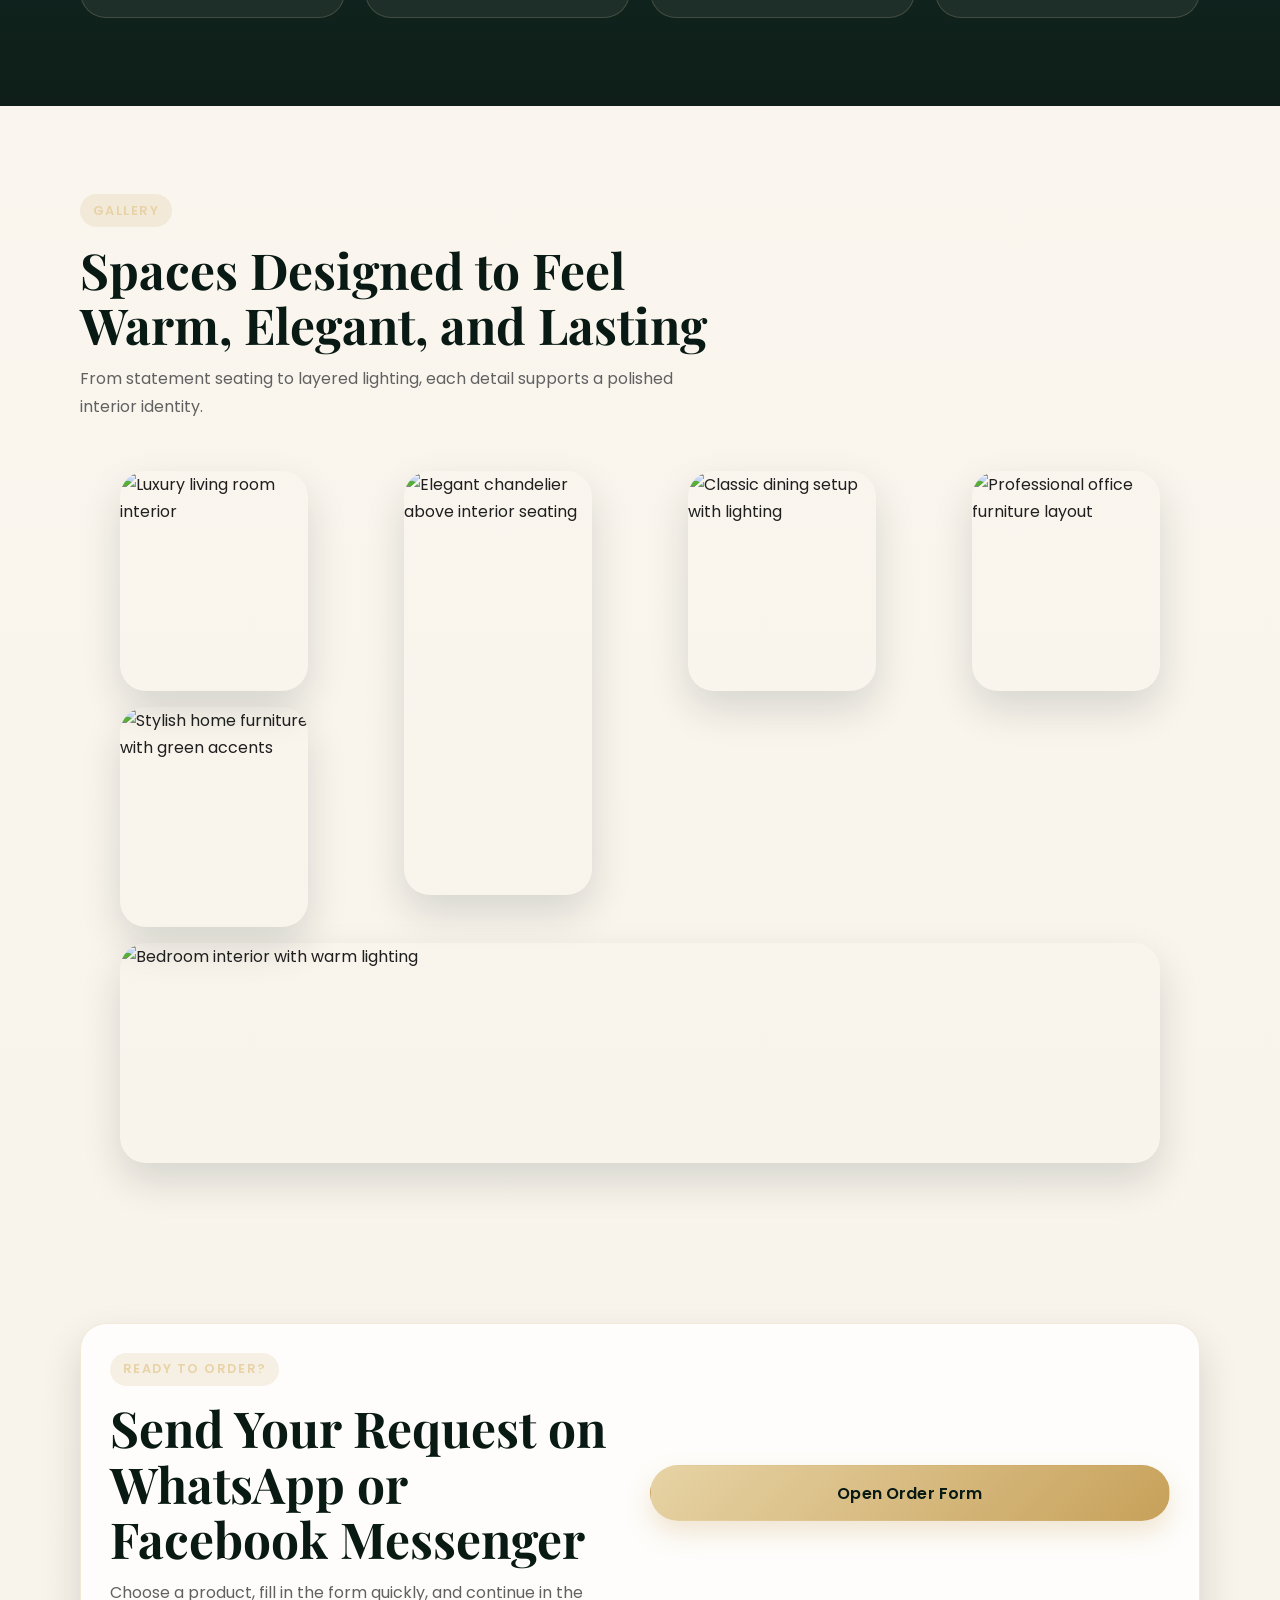
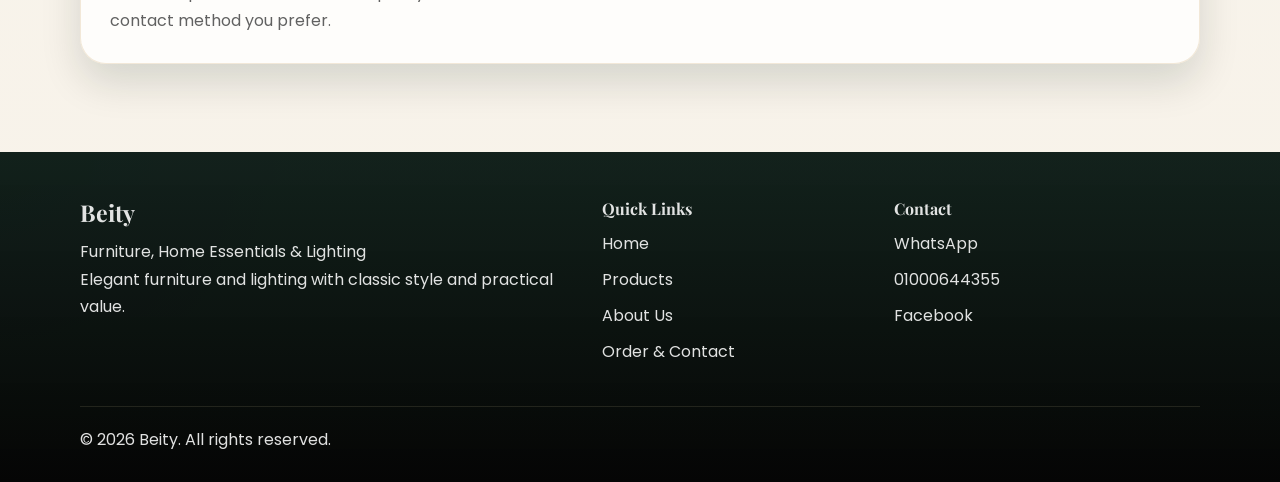
==== commit 788bab73: "redifne" ====
--- a/index.html
+++ b/index.html
@@ -6,6 +6,10 @@
   <meta name="description" content="Beity offers elegant furniture, lighting, and home essentials with quality craftsmanship at factory prices.">
   <meta name="keywords" content="Beity, furniture brand, luxury furniture, lighting, home essentials, factory prices">
   <meta name="author" content="Beity">
+  <meta property="og:title" content="Beity | Quality Furniture at Factory Prices">
+  <meta property="og:description" content="Elegant furniture, lighting, and home essentials with classic luxury style. Contact Beity for prices and availability.">
+  <meta property="og:image" content="https://images.unsplash.com/photo-1505693416388-a4ab4f6b5f56?auto=format&fit=crop&w=1200&q=80">
+  <meta property="og:type" content="website">
   <title>Beity | Quality Furniture at Factory Prices</title>
   <link rel="preconnect" href="https://fonts.googleapis.com">
   <link rel="preconnect" href="https://fonts.gstatic.com" crossorigin>
@@ -80,7 +84,8 @@
         <div class="product-grid">
           <article class="product-card reveal">
             <div class="product-media">
-              <img src="https://images.unsplash.com/photo-1505693416388-ac5ce068fe85?auto=format&fit=crop&w=900&q=80" alt="Luxury beige living room set with elegant details">
+              <span class="product-badge">New Arrival</span>
+              <img src="https://images.unsplash.com/photo-1505693416388-ac5ce068fe85?auto=format&fit=crop&w=900&q=80" alt="Luxury beige living room set with elegant details" loading="lazy">
             </div>
             <div class="product-content">
               <span class="product-category">Living Rooms</span>
@@ -89,43 +94,49 @@
               <strong>Contact for price</strong>
               <div class="product-actions">
                 <a class="button button-primary" href="contact.html?product=royal-living-set">Order Now</a>
-              </div>
-            </div>
-          </article>
-
-          <article class="product-card reveal">
-            <div class="product-media">
-              <img src="https://images.unsplash.com/photo-1505693416388-ac5ce068fe85?auto=format&fit=crop&w=900&q=80&sat=-20" alt="Classic master bedroom furniture with upholstered headboard">
+                <a class="button button-whatsapp whatsapp-product-link" href="https://wa.me/201000644355" data-product-id="royal-living-set" target="_blank" rel="noopener noreferrer">Ask on WhatsApp</a>
+              </div>
+            </div>
+          </article>
+
+          <article class="product-card reveal">
+            <div class="product-media">
+              <span class="product-badge">New Arrival</span>
+              <img src="https://images.unsplash.com/photo-1505693416388-ac5ce068fe85?auto=format&fit=crop&w=900&q=80&sat=-20" alt="Classic master bedroom furniture with upholstered headboard" loading="lazy">
             </div>
             <div class="product-content">
               <span class="product-category">Bedrooms</span>
               <h3>Imperial Bedroom</h3>
               <p>Soft textures, elegant woodwork, and a calm palette made for restful luxury.</p>
-              <strong>EGP 24,900</strong>
+              <strong>Contact for price</strong>
               <div class="product-actions">
                 <a class="button button-primary" href="contact.html?product=imperial-bedroom">Order Now</a>
-              </div>
-            </div>
-          </article>
-
-          <article class="product-card reveal">
-            <div class="product-media">
-              <img src="https://images.unsplash.com/photo-1513694203232-719a280e022f?auto=format&fit=crop&w=900&q=80" alt="Modern classic chandelier for a formal interior">
+                <a class="button button-whatsapp whatsapp-product-link" href="https://wa.me/201000644355" data-product-id="imperial-bedroom" target="_blank" rel="noopener noreferrer">Ask on WhatsApp</a>
+              </div>
+            </div>
+          </article>
+
+          <article class="product-card reveal">
+            <div class="product-media">
+              <span class="product-badge">New Arrival</span>
+              <img src="https://images.unsplash.com/photo-1513694203232-719a280e022f?auto=format&fit=crop&w=900&q=80" alt="Modern classic chandelier for a formal interior" loading="lazy">
             </div>
             <div class="product-content">
               <span class="product-category">Lighting</span>
               <h3>Grand Chandelier</h3>
               <p>Warm ambient lighting with a sophisticated silhouette for statement ceilings.</p>
-              <strong>EGP 5,400</strong>
+              <strong>Contact for price</strong>
               <div class="product-actions">
                 <a class="button button-primary" href="contact.html?product=grand-chandelier">Order Now</a>
-              </div>
-            </div>
-          </article>
-
-          <article class="product-card reveal">
-            <div class="product-media">
-              <img src="https://images.unsplash.com/photo-1497366754035-f200968a6e72?auto=format&fit=crop&w=900&q=80" alt="Premium executive office desk and chair">
+                <a class="button button-whatsapp whatsapp-product-link" href="https://wa.me/201000644355" data-product-id="grand-chandelier" target="_blank" rel="noopener noreferrer">Ask on WhatsApp</a>
+              </div>
+            </div>
+          </article>
+
+          <article class="product-card reveal">
+            <div class="product-media">
+              <span class="product-badge">New Arrival</span>
+              <img src="https://images.unsplash.com/photo-1497366754035-f200968a6e72?auto=format&fit=crop&w=900&q=80" alt="Premium executive office desk and chair" loading="lazy">
             </div>
             <div class="product-content">
               <span class="product-category">Office Furniture</span>
@@ -134,38 +145,77 @@
               <strong>Contact for price</strong>
               <div class="product-actions">
                 <a class="button button-primary" href="contact.html?product=executive-office-suite">Order Now</a>
-              </div>
-            </div>
-          </article>
-
-          <article class="product-card reveal">
-            <div class="product-media">
-              <img src="https://images.unsplash.com/photo-1484154218962-a197022b5858?auto=format&fit=crop&w=900&q=80" alt="Elegant dining space with contemporary classic furniture">
+                <a class="button button-whatsapp whatsapp-product-link" href="https://wa.me/201000644355" data-product-id="executive-office-suite" target="_blank" rel="noopener noreferrer">Ask on WhatsApp</a>
+              </div>
+            </div>
+          </article>
+
+          <article class="product-card reveal">
+            <div class="product-media">
+              <span class="product-badge">New Arrival</span>
+              <img src="https://images.unsplash.com/photo-1484154218962-a197022b5858?auto=format&fit=crop&w=900&q=80" alt="Elegant dining space with contemporary classic furniture" loading="lazy">
             </div>
             <div class="product-content">
               <span class="product-category">Home Essentials</span>
               <h3>Refined Dining Corner</h3>
               <p>Balanced proportions and durable finishes that elevate everyday hosting.</p>
-              <strong>EGP 13,750</strong>
+              <strong>Contact for price</strong>
               <div class="product-actions">
                 <a class="button button-primary" href="contact.html?product=refined-dining-corner">Order Now</a>
-              </div>
-            </div>
-          </article>
-
-          <article class="product-card reveal">
-            <div class="product-media">
-              <img src="https://images.unsplash.com/photo-1524758631624-e2822e304c36?auto=format&fit=crop&w=900&q=80" alt="Decorative sideboard in a dark green classic interior">
+                <a class="button button-whatsapp whatsapp-product-link" href="https://wa.me/201000644355" data-product-id="refined-dining-corner" target="_blank" rel="noopener noreferrer">Ask on WhatsApp</a>
+              </div>
+            </div>
+          </article>
+
+          <article class="product-card reveal">
+            <div class="product-media">
+              <span class="product-badge">New Arrival</span>
+              <img src="https://images.unsplash.com/photo-1524758631624-e2822e304c36?auto=format&fit=crop&w=900&q=80" alt="Decorative sideboard in a dark green classic interior" loading="lazy">
             </div>
             <div class="product-content">
               <span class="product-category">Signature Pieces</span>
               <h3>Emerald Sideboard</h3>
               <p>An accent piece with practical storage, elegant lines, and boutique appeal.</p>
-              <strong>EGP 8,600</strong>
+              <strong>Contact for price</strong>
               <div class="product-actions">
                 <a class="button button-primary" href="contact.html?product=emerald-sideboard">Order Now</a>
-              </div>
-            </div>
+                <a class="button button-whatsapp whatsapp-product-link" href="https://wa.me/201000644355" data-product-id="emerald-sideboard" target="_blank" rel="noopener noreferrer">Ask on WhatsApp</a>
+              </div>
+            </div>
+          </article>
+        </div>
+
+        <div class="value-strip reveal">
+          <div class="value-strip-grid">
+            <div class="value-item">Delivery Available<span>Fast scheduling across major cities</span></div>
+            <div class="value-item">Installment Options<span>Easy payment plans for large orders</span></div>
+            <div class="value-item">Quality Guarantee<span>Crafted materials with dependable finishes</span></div>
+            <div class="value-item">Custom Requests<span>Ask about sizes and fabric choices</span></div>
+          </div>
+        </div>
+      </div>
+    </section>
+
+    <section class="section testimonials">
+      <div class="container">
+        <div class="section-heading reveal">
+          <span class="eyebrow">Client Stories</span>
+          <h2>Trusted by Families and Businesses</h2>
+          <p>Real feedback from customers who furnished their spaces with Beity.</p>
+        </div>
+
+        <div class="testimonial-grid">
+          <article class="testimonial-card reveal">
+            <p>The quality is excellent and the team helped us pick the right set for our living room.</p>
+            <strong>Omar A. – Cairo</strong>
+          </article>
+          <article class="testimonial-card reveal">
+            <p>Fast delivery and beautiful finishing. The order process on WhatsApp was very smooth.</p>
+            <strong>Sara H. – Giza</strong>
+          </article>
+          <article class="testimonial-card reveal">
+            <p>Great value for money. The office furniture feels premium and durable.</p>
+            <strong>Mahmoud R. – Alexandria</strong>
           </article>
         </div>
       </div>
@@ -210,22 +260,22 @@
 
         <div class="gallery-grid">
           <figure class="gallery-card reveal">
-            <img src="https://images.unsplash.com/photo-1505693416388-ac5ce068fe85?auto=format&fit=crop&w=800&q=80" alt="Luxury living room interior">
+            <img src="https://images.unsplash.com/photo-1505693416388-ac5ce068fe85?auto=format&fit=crop&w=800&q=80" alt="Luxury living room interior" loading="lazy">
           </figure>
           <figure class="gallery-card reveal gallery-tall">
-            <img src="https://images.unsplash.com/photo-1513694203232-719a280e022f?auto=format&fit=crop&w=800&q=80" alt="Elegant chandelier above interior seating">
+            <img src="https://images.unsplash.com/photo-1513694203232-719a280e022f?auto=format&fit=crop&w=800&q=80" alt="Elegant chandelier above interior seating" loading="lazy">
           </figure>
           <figure class="gallery-card reveal">
-            <img src="https://images.unsplash.com/photo-1484154218962-a197022b5858?auto=format&fit=crop&w=800&q=80" alt="Classic dining setup with lighting">
+            <img src="https://images.unsplash.com/photo-1484154218962-a197022b5858?auto=format&fit=crop&w=800&q=80" alt="Classic dining setup with lighting" loading="lazy">
           </figure>
           <figure class="gallery-card reveal">
-            <img src="https://images.unsplash.com/photo-1497366754035-f200968a6e72?auto=format&fit=crop&w=800&q=80" alt="Professional office furniture layout">
+            <img src="https://images.unsplash.com/photo-1497366754035-f200968a6e72?auto=format&fit=crop&w=800&q=80" alt="Professional office furniture layout" loading="lazy">
           </figure>
           <figure class="gallery-card reveal">
-            <img src="https://images.unsplash.com/photo-1524758631624-e2822e304c36?auto=format&fit=crop&w=800&q=80" alt="Stylish home furniture with green accents">
+            <img src="https://images.unsplash.com/photo-1524758631624-e2822e304c36?auto=format&fit=crop&w=800&q=80" alt="Stylish home furniture with green accents" loading="lazy">
           </figure>
           <figure class="gallery-card reveal gallery-wide">
-            <img src="https://images.unsplash.com/photo-1505693416388-a4ab4f6b5f56?auto=format&fit=crop&w=1200&q=80" alt="Bedroom interior with warm lighting">
+            <img src="https://images.unsplash.com/photo-1505693416388-a4ab4f6b5f56?auto=format&fit=crop&w=1200&q=80" alt="Bedroom interior with warm lighting" loading="lazy">
           </figure>
         </div>
       </div>
--- a/styles.css
+++ b/styles.css
@@ -518,6 +518,7 @@
 .product-media {
   overflow: hidden;
   aspect-ratio: 1 / 0.88;
+  position: relative;
 }
 
 .product-media img,
@@ -531,6 +532,30 @@
 .product-card:hover .product-media img,
 .gallery-card:hover img {
   transform: scale(1.06);
+}
+
+.product-badge {
+  position: absolute;
+  top: 0.85rem;
+  right: 0.85rem;
+  display: inline-flex;
+  align-items: center;
+  min-height: 2rem;
+  padding-inline: 0.8rem;
+  border-radius: 999px;
+  border: 1px solid rgba(18, 50, 40, 0.12);
+  background: rgba(255, 255, 255, 0.95);
+  color: rgba(31, 31, 31, 0.76);
+  font-size: 0.75rem;
+  font-weight: 600;
+  letter-spacing: 0.06em;
+  text-transform: uppercase;
+  box-shadow: 0 10px 24px rgba(18, 50, 40, 0.08);
+}
+
+html[dir="rtl"] .product-badge {
+  right: auto;
+  left: 0.85rem;
 }
 
 .product-content,
@@ -1013,32 +1038,6 @@
     linear-gradient(180deg, #faf7f0 0%, #f4ecdf 100%);
 }
 
-#featured-products .product-media::after {
-  content: "New Arrival";
-  position: absolute;
-  top: 0.85rem;
-  right: 0.85rem;
-  display: inline-flex;
-  align-items: center;
-  min-height: 2rem;
-  padding-inline: 0.8rem;
-  border: 1px solid rgba(18, 50, 40, 0.12);
-  border-radius: 999px;
-  background: rgba(255, 255, 255, 0.94);
-  color: rgba(31, 31, 31, 0.76);
-  font-size: 0.77rem;
-  font-weight: 500;
-  letter-spacing: 0.06em;
-  text-transform: uppercase;
-  box-shadow: 0 10px 24px rgba(18, 50, 40, 0.08);
-}
-
-html[dir="rtl"] #featured-products .product-media::after {
-  content: "وصل حديثًا";
-  right: auto;
-  left: 0.85rem;
-}
-
 #featured-products .product-media img {
   width: 100%;
   height: 100%;
@@ -1114,6 +1113,73 @@
   color: var(--color-white);
   background: var(--color-forest-deep);
   border-color: var(--color-forest-deep);
+}
+
+.value-strip {
+  margin-top: 2.2rem;
+  padding: 1.2rem 1.4rem;
+  border-radius: 24px;
+  background: rgba(255, 255, 255, 0.9);
+  border: 1px solid rgba(199, 161, 90, 0.16);
+  box-shadow: 0 18px 40px rgba(18, 50, 40, 0.08);
+}
+
+.value-strip-grid {
+  display: grid;
+  gap: 1rem;
+  grid-template-columns: repeat(auto-fit, minmax(180px, 1fr));
+}
+
+.value-item {
+  display: grid;
+  gap: 0.35rem;
+  padding: 0.6rem 0.4rem;
+  color: var(--color-forest-deep);
+  font-weight: 600;
+}
+
+.value-item span {
+  color: var(--color-muted);
+  font-weight: 400;
+}
+
+.testimonials {
+  background: rgba(255, 255, 255, 0.94);
+  border-top: 1px solid rgba(199, 161, 90, 0.16);
+  border-bottom: 1px solid rgba(199, 161, 90, 0.16);
+}
+
+.testimonial-grid {
+  display: grid;
+  gap: 1.4rem;
+  grid-template-columns: repeat(auto-fit, minmax(240px, 1fr));
+}
+
+.testimonial-card {
+  padding: 1.6rem;
+  border-radius: 24px;
+  background: linear-gradient(180deg, rgba(255, 255, 255, 0.98), #fff7ea);
+  border: 1px solid rgba(199, 161, 90, 0.14);
+  box-shadow: 0 16px 34px rgba(18, 50, 40, 0.08);
+}
+
+.testimonial-card strong {
+  display: block;
+  margin-top: 0.9rem;
+  color: var(--color-forest-deep);
+  font-weight: 700;
+}
+
+.button-whatsapp {
+  color: var(--color-white);
+  background: linear-gradient(135deg, #1fbf67, #0f8f4a);
+  border-color: transparent;
+  box-shadow: 0 12px 22px rgba(15, 143, 74, 0.25);
+}
+
+.button-whatsapp:hover {
+  color: var(--color-white);
+  background: linear-gradient(135deg, #16a756, #0a7d41);
 }
 
 .form-grid {
@@ -1244,6 +1310,14 @@
 
   #featured-products .product-content h3 {
     font-size: 1.25rem;
+  }
+
+  .value-strip {
+    padding: 1rem;
+  }
+
+  .testimonial-card {
+    padding: 1.3rem;
   }
 
   .brand-text small {
